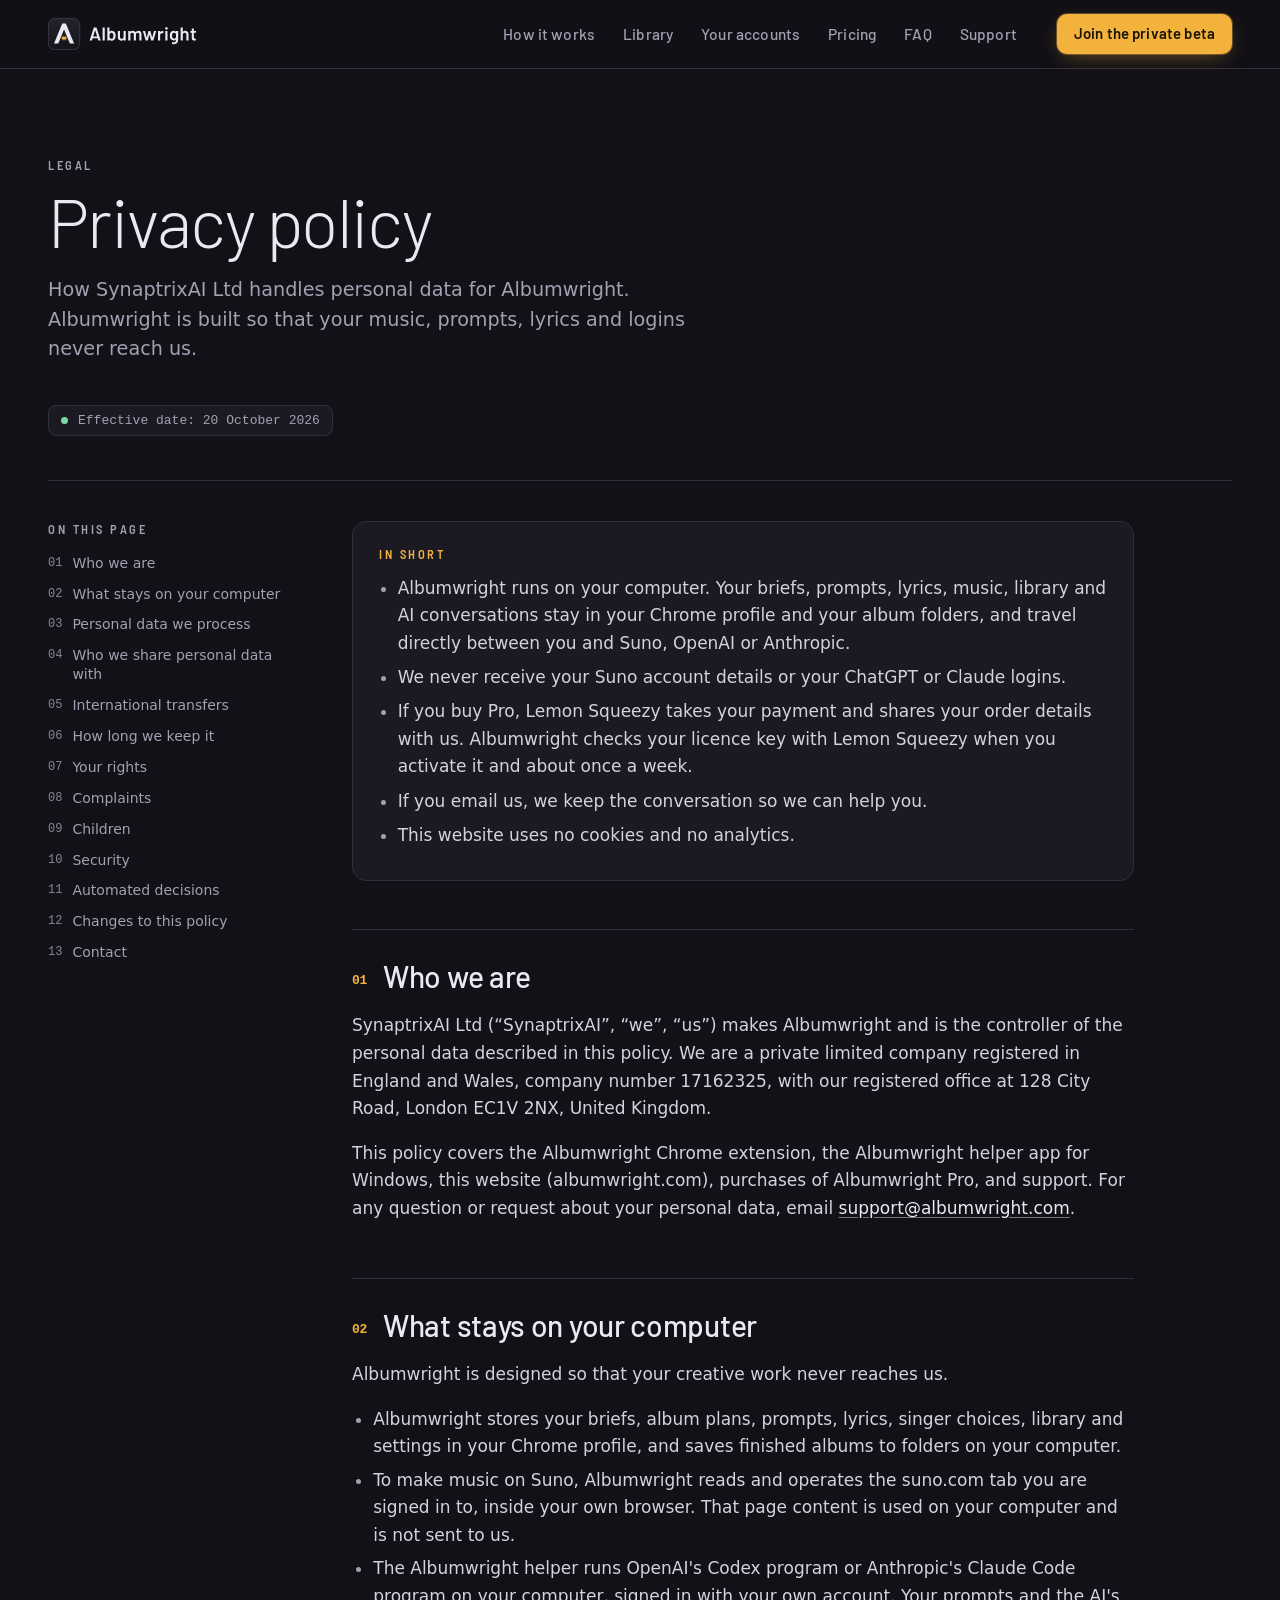
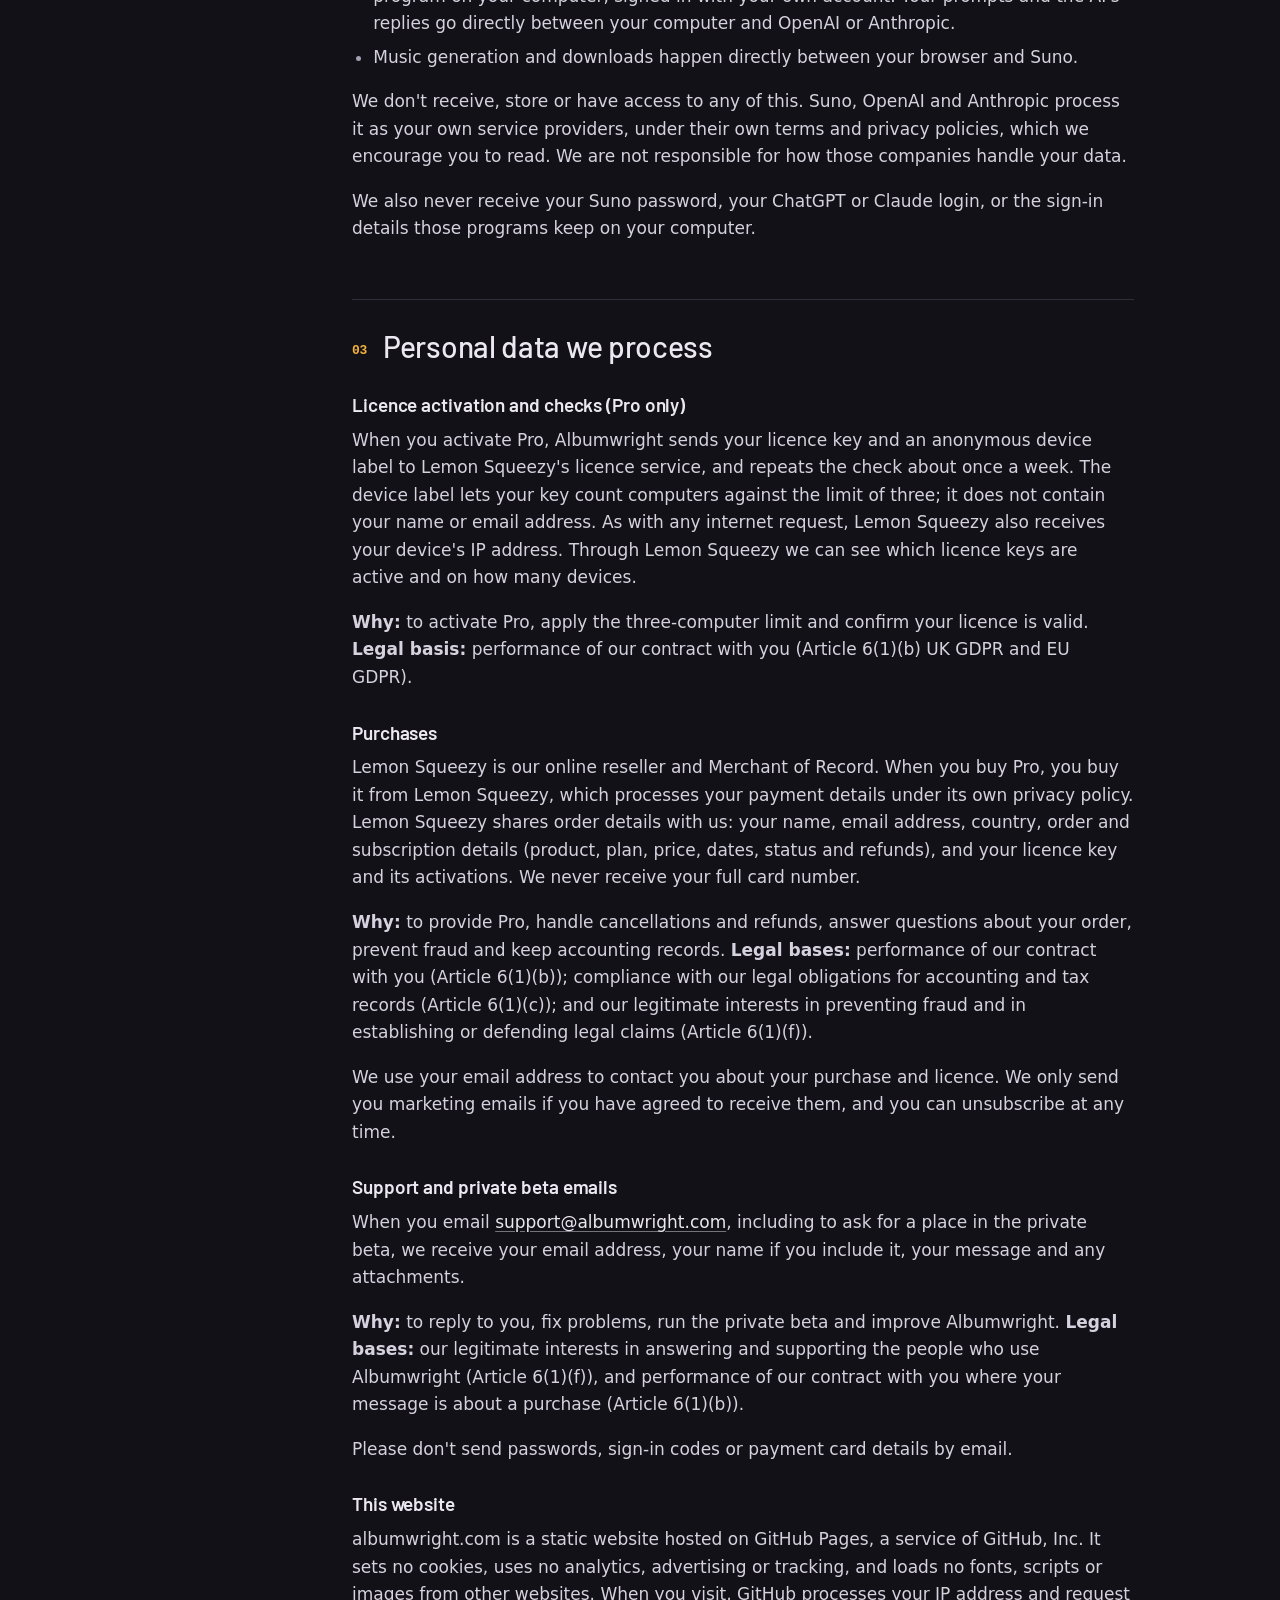
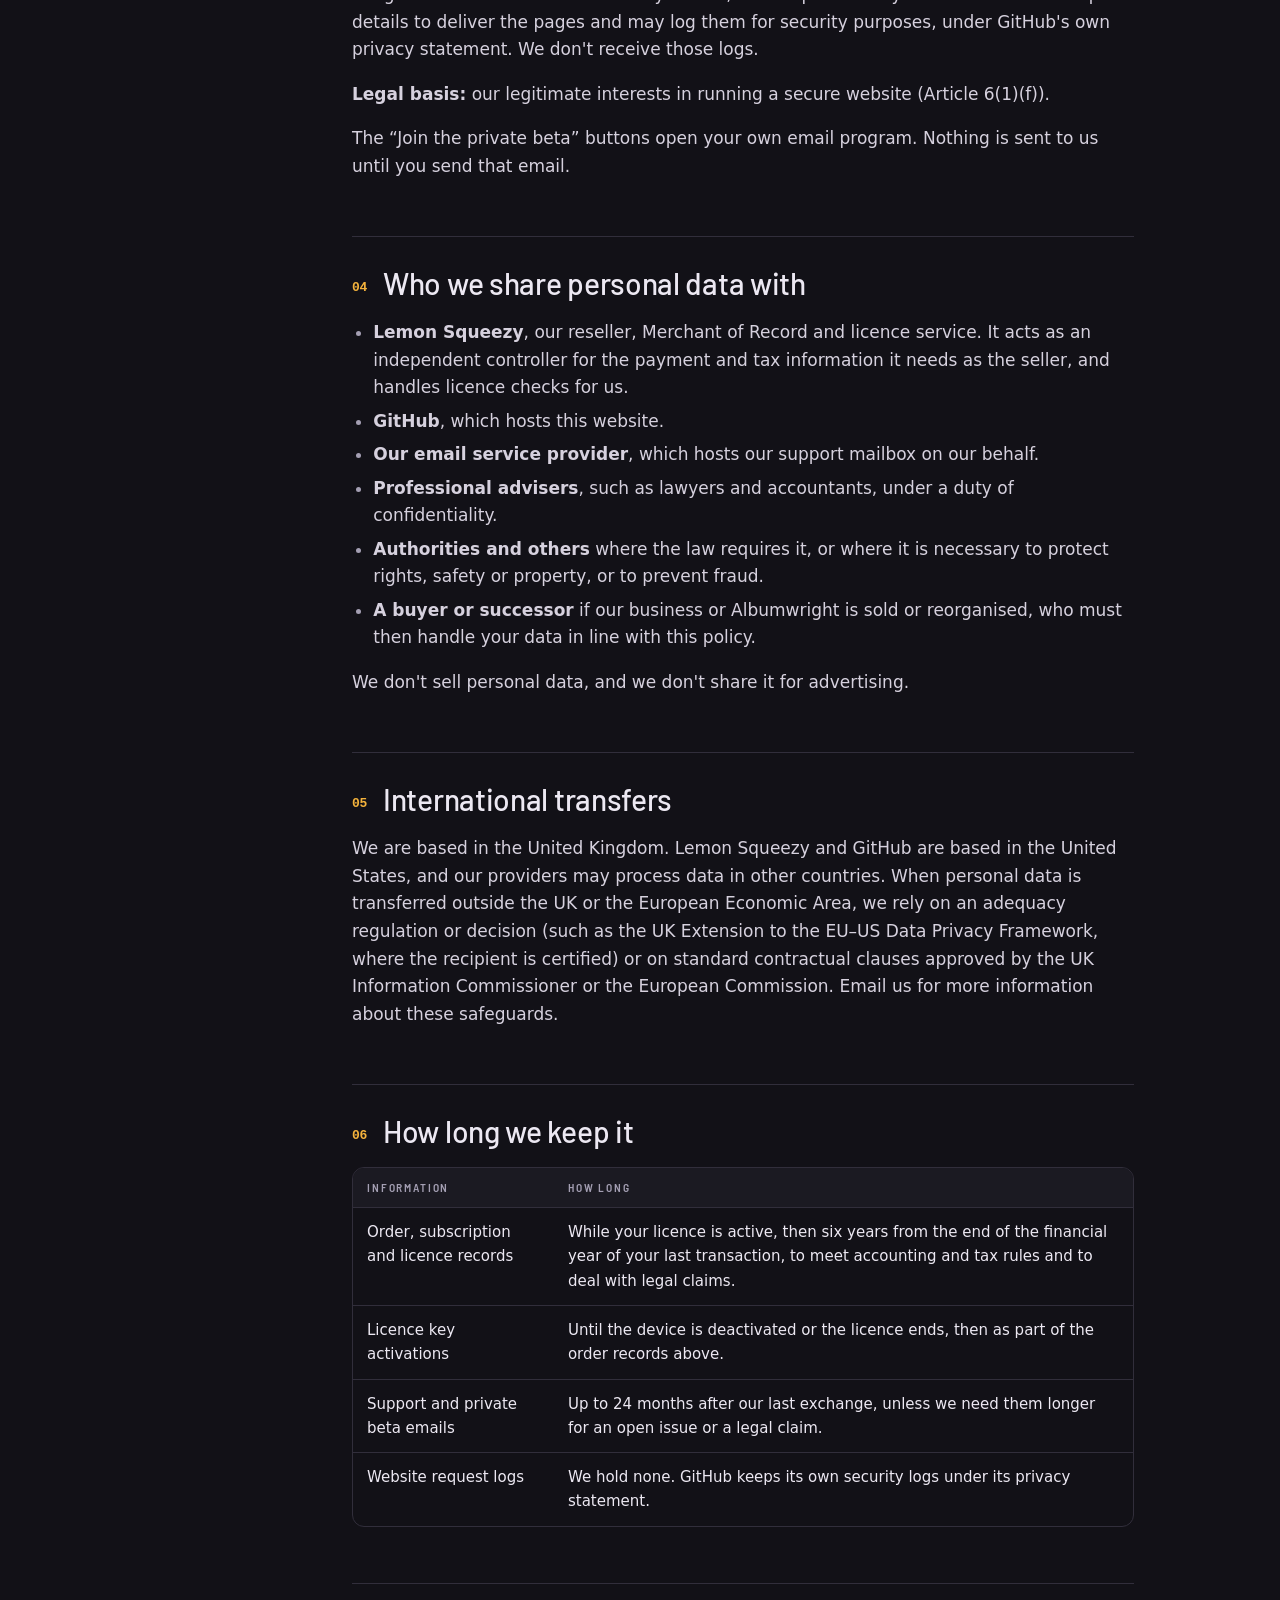
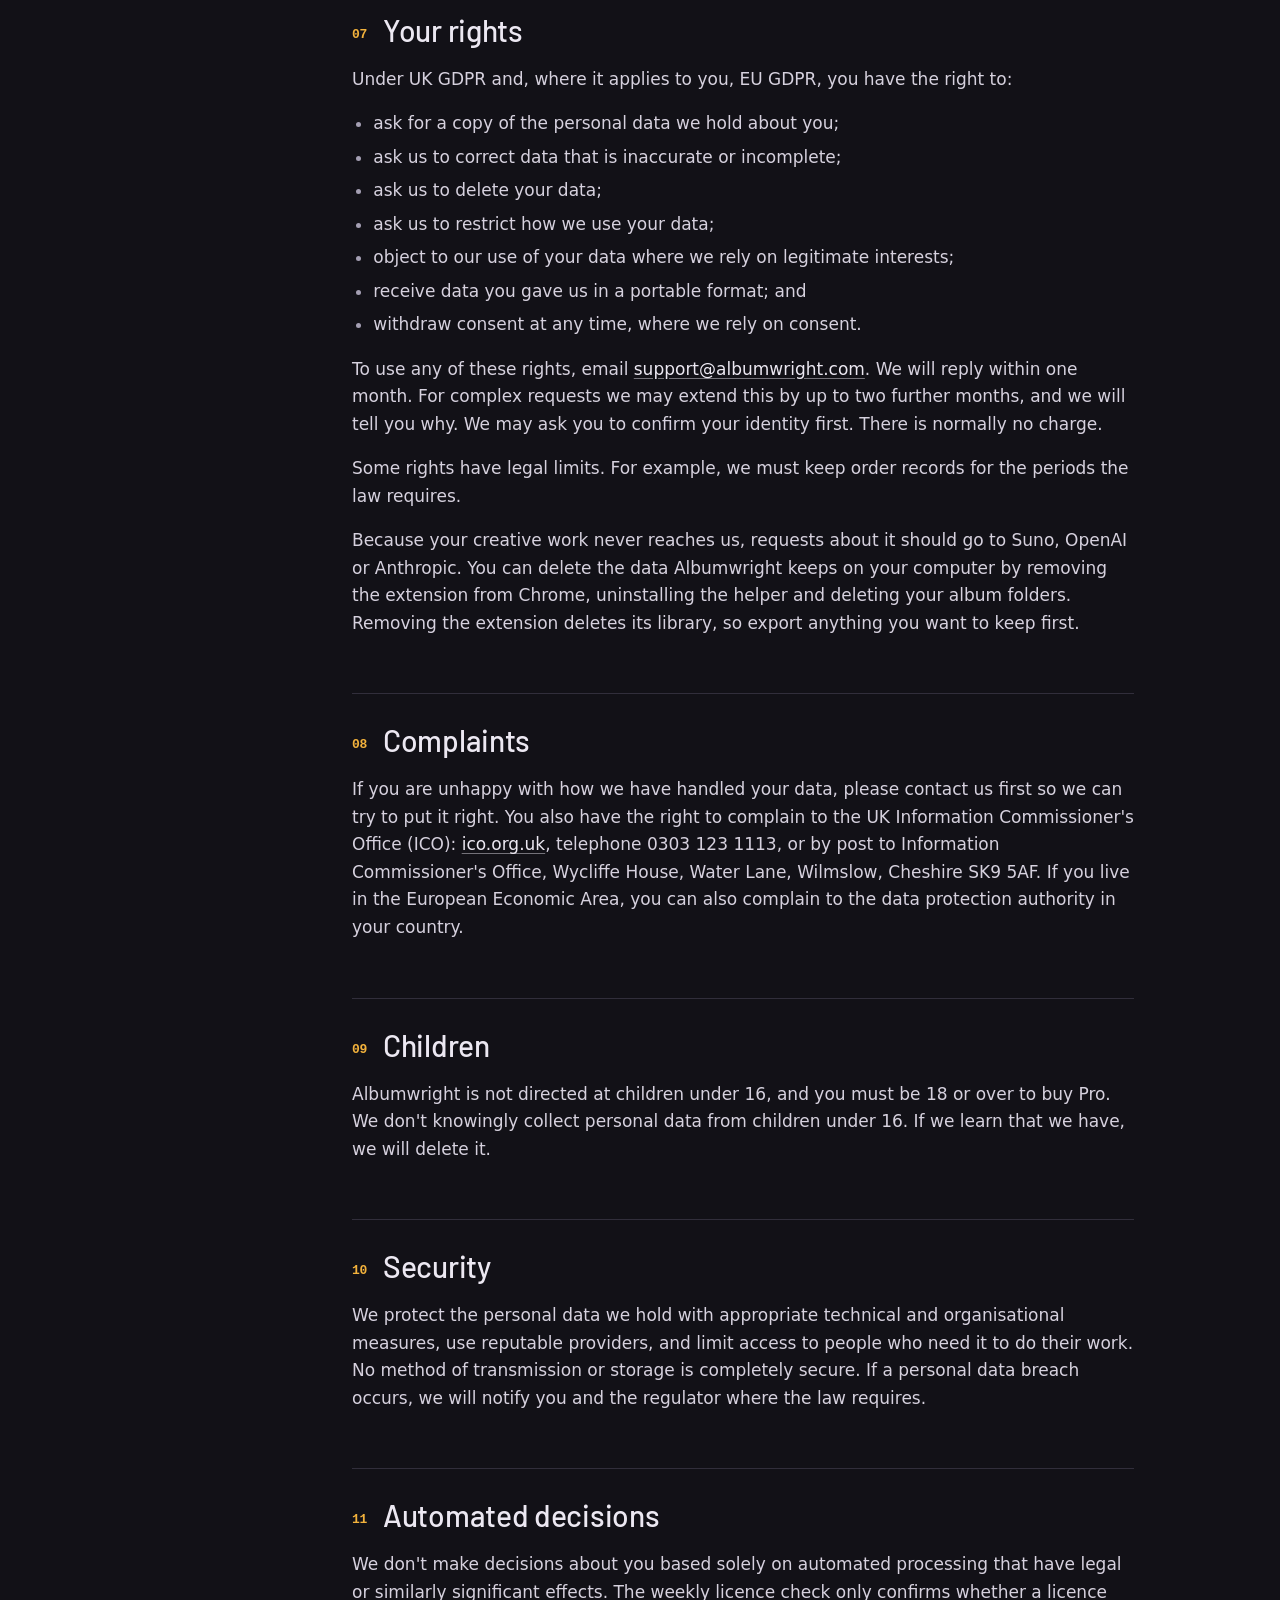
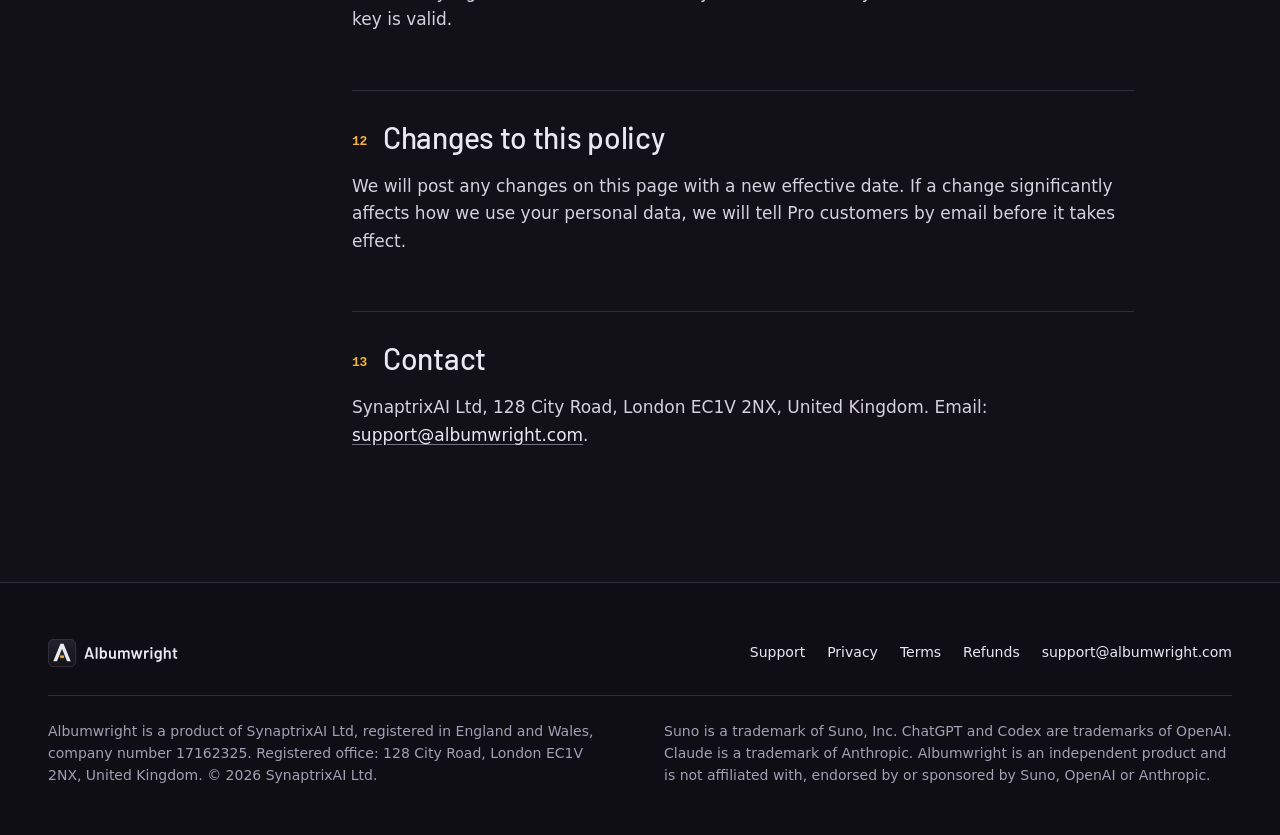
==== privacy.html @ c39ae0e1 "Publish site from albumwright@26714c3" ====
<!doctype html>
<html lang="en-GB">
<head>
<meta charset="utf-8">
<meta name="viewport" content="width=device-width, initial-scale=1">
<title>Privacy policy — Albumwright</title>
<meta name="description" content="How SynaptrixAI Ltd handles personal data for Albumwright. Your music, prompts, lyrics and logins never reach us.">
<link rel="canonical" href="https://albumwright.com/privacy.html">
<meta name="theme-color" content="#121117">
<meta property="og:type" content="website">
<meta property="og:site_name" content="Albumwright">
<meta property="og:title" content="Privacy policy — Albumwright">
<meta property="og:description" content="How SynaptrixAI Ltd handles personal data for Albumwright. Your music, prompts, lyrics and logins never reach us.">
<meta property="og:image" content="https://albumwright.com/assets/og-image.png">
<meta name="twitter:card" content="summary_large_image">
<link rel="icon" href="favicon.ico" sizes="any">
<link rel="icon" href="favicon.svg" type="image/svg+xml">
<link rel="apple-touch-icon" href="apple-touch-icon.png">
<link rel="stylesheet" href="assets/site.css">
<script src="assets/launch.js"></script>
<script src="assets/site.js" defer></script>
</head>
<body>
<a class="skip" href="#main">Skip to content</a>

<header class="site-head">
  <div class="wrap">
    <a class="brand" href="./" aria-label="Albumwright home"><img src="assets/albumwright-logo.svg" alt="Albumwright" width="150" height="32"></a>
    <nav class="nav" aria-label="Main">
      <a href="index.html#how">How it works</a>
      <a href="index.html#library">Library</a>
      <a href="index.html#accounts">Your accounts</a>
      <a href="index.html#pricing">Pricing</a>
      <a href="index.html#faq">FAQ</a>
      <a href="support.html">Support</a>
    </nav>
    <a class="btn btn-primary btn-sm head-cta" data-cta="store" href="mailto:support@albumwright.com?subject=Albumwright%20beta">Join the private beta</a>
    <details class="menu">
      <summary>Menu</summary>
      <div class="menu-panel">
        <a href="index.html#how">How it works</a>
        <a href="index.html#library">Library</a>
        <a href="index.html#accounts">Your accounts</a>
        <a href="index.html#pricing">Pricing</a>
        <a href="index.html#faq">FAQ</a>
        <a href="support.html">Support</a>
        <a class="btn btn-primary" data-cta="store" href="mailto:support@albumwright.com?subject=Albumwright%20beta">Join the private beta</a>
      </div>
    </details>
  </div>
</header>

<main id="main">
<section class="doc-hero">
  <div class="wrap">
    <p class="label">Legal</p>
    <h1>Privacy policy</h1>
    <p class="lede">How SynaptrixAI Ltd handles personal data for Albumwright. Albumwright is built so that your music, prompts, lyrics and logins never reach us.</p>
    <p class="effective">Effective date: 20 October 2026</p>
  </div>
</section>

<div class="wrap">
  <div class="doc">
    <nav class="toc" aria-label="On this page">
      <p class="label">On this page</p>
      <ol>
        <li><a href="#who-we-are">Who we are</a></li>
        <li><a href="#stays-on-your-computer">What stays on your computer</a></li>
        <li><a href="#data-we-process">Personal data we process</a></li>
        <li><a href="#sharing">Who we share personal data with</a></li>
        <li><a href="#transfers">International transfers</a></li>
        <li><a href="#retention">How long we keep it</a></li>
        <li><a href="#your-rights">Your rights</a></li>
        <li><a href="#complaints">Complaints</a></li>
        <li><a href="#children">Children</a></li>
        <li><a href="#security">Security</a></li>
        <li><a href="#automated-decisions">Automated decisions</a></li>
        <li><a href="#changes">Changes to this policy</a></li>
        <li><a href="#contact">Contact</a></li>
      </ol>
    </nav>
    <article class="prose">
      <div class="summary">
        <p class="label">In short</p>
        <ul>
          <li>Albumwright runs on your computer. Your briefs, prompts, lyrics, music, library and AI conversations stay in your Chrome profile and your album folders, and travel directly between you and Suno, OpenAI or Anthropic.</li>
          <li>We never receive your Suno account details or your ChatGPT or Claude logins.</li>
          <li>If you buy Pro, Lemon Squeezy takes your payment and shares your order details with us. Albumwright checks your licence key with Lemon Squeezy when you activate it and about once a week.</li>
          <li>If you email us, we keep the conversation so we can help you.</li>
          <li>This website uses no cookies and no analytics.</li>
        </ul>
      </div>

      <h2 id="who-we-are">Who we are</h2>
      <p>SynaptrixAI Ltd (&ldquo;SynaptrixAI&rdquo;, &ldquo;we&rdquo;, &ldquo;us&rdquo;) makes Albumwright and is the controller of the personal data described in this policy. We are a private limited company registered in England and Wales, company number 17162325, with our registered office at 128 City Road, London EC1V 2NX, United Kingdom.</p>
      <p>This policy covers the Albumwright Chrome extension, the Albumwright helper app for Windows, this website (albumwright.com), purchases of Albumwright Pro, and support. For any question or request about your personal data, email <a href="mailto:support@albumwright.com">support@albumwright.com</a>.</p>

      <h2 id="stays-on-your-computer">What stays on your computer</h2>
      <p>Albumwright is designed so that your creative work never reaches us.</p>
      <ul>
        <li>Albumwright stores your briefs, album plans, prompts, lyrics, singer choices, library and settings in your Chrome profile, and saves finished albums to folders on your computer.</li>
        <li>To make music on Suno, Albumwright reads and operates the suno.com tab you are signed in to, inside your own browser. That page content is used on your computer and is not sent to us.</li>
        <li>The Albumwright helper runs OpenAI's Codex program or Anthropic's Claude Code program on your computer, signed in with your own account. Your prompts and the AI's replies go directly between your computer and OpenAI or Anthropic.</li>
        <li>Music generation and downloads happen directly between your browser and Suno.</li>
      </ul>
      <p>We don't receive, store or have access to any of this. Suno, OpenAI and Anthropic process it as your own service providers, under their own terms and privacy policies, which we encourage you to read. We are not responsible for how those companies handle your data.</p>
      <p>We also never receive your Suno password, your ChatGPT or Claude login, or the sign-in details those programs keep on your computer.</p>

      <h2 id="data-we-process">Personal data we process</h2>
      <h3>Licence activation and checks (Pro only)</h3>
      <p>When you activate Pro, Albumwright sends your licence key and an anonymous device label to Lemon Squeezy's licence service, and repeats the check about once a week. The device label lets your key count computers against the limit of three; it does not contain your name or email address. As with any internet request, Lemon Squeezy also receives your device's IP address. Through Lemon Squeezy we can see which licence keys are active and on how many devices.</p>
      <p><strong>Why:</strong> to activate Pro, apply the three-computer limit and confirm your licence is valid. <strong>Legal basis:</strong> performance of our contract with you (Article 6(1)(b) UK GDPR and EU GDPR).</p>

      <h3>Purchases</h3>
      <p>Lemon Squeezy is our online reseller and Merchant of Record. When you buy Pro, you buy it from Lemon Squeezy, which processes your payment details under its own privacy policy. Lemon Squeezy shares order details with us: your name, email address, country, order and subscription details (product, plan, price, dates, status and refunds), and your licence key and its activations. We never receive your full card number.</p>
      <p><strong>Why:</strong> to provide Pro, handle cancellations and refunds, answer questions about your order, prevent fraud and keep accounting records. <strong>Legal bases:</strong> performance of our contract with you (Article 6(1)(b)); compliance with our legal obligations for accounting and tax records (Article 6(1)(c)); and our legitimate interests in preventing fraud and in establishing or defending legal claims (Article 6(1)(f)).</p>
      <p>We use your email address to contact you about your purchase and licence. We only send you marketing emails if you have agreed to receive them, and you can unsubscribe at any time.</p>

      <h3>Support and private beta emails</h3>
      <p>When you email <a href="mailto:support@albumwright.com">support@albumwright.com</a>, including to ask for a place in the private beta, we receive your email address, your name if you include it, your message and any attachments.</p>
      <p><strong>Why:</strong> to reply to you, fix problems, run the private beta and improve Albumwright. <strong>Legal bases:</strong> our legitimate interests in answering and supporting the people who use Albumwright (Article 6(1)(f)), and performance of our contract with you where your message is about a purchase (Article 6(1)(b)).</p>
      <p>Please don't send passwords, sign-in codes or payment card details by email.</p>

      <h3>This website</h3>
      <p>albumwright.com is a static website hosted on GitHub Pages, a service of GitHub, Inc. It sets no cookies, uses no analytics, advertising or tracking, and loads no fonts, scripts or images from other websites. When you visit, GitHub processes your IP address and request details to deliver the pages and may log them for security purposes, under GitHub's own privacy statement. We don't receive those logs.</p>
      <p><strong>Legal basis:</strong> our legitimate interests in running a secure website (Article 6(1)(f)).</p>
      <p>The &ldquo;Join the private beta&rdquo; buttons open your own email program. Nothing is sent to us until you send that email.</p>

      <h2 id="sharing">Who we share personal data with</h2>
      <ul>
        <li><strong>Lemon Squeezy</strong>, our reseller, Merchant of Record and licence service. It acts as an independent controller for the payment and tax information it needs as the seller, and handles licence checks for us.</li>
        <li><strong>GitHub</strong>, which hosts this website.</li>
        <li><strong>Our email service provider</strong>, which hosts our support mailbox on our behalf.</li>
        <li><strong>Professional advisers</strong>, such as lawyers and accountants, under a duty of confidentiality.</li>
        <li><strong>Authorities and others</strong> where the law requires it, or where it is necessary to protect rights, safety or property, or to prevent fraud.</li>
        <li><strong>A buyer or successor</strong> if our business or Albumwright is sold or reorganised, who must then handle your data in line with this policy.</li>
      </ul>
      <p>We don't sell personal data, and we don't share it for advertising.</p>

      <h2 id="transfers">International transfers</h2>
      <p>We are based in the United Kingdom. Lemon Squeezy and GitHub are based in the United States, and our providers may process data in other countries. When personal data is transferred outside the UK or the European Economic Area, we rely on an adequacy regulation or decision (such as the UK Extension to the EU&ndash;US Data Privacy Framework, where the recipient is certified) or on standard contractual clauses approved by the UK Information Commissioner or the European Commission. Email us for more information about these safeguards.</p>

      <h2 id="retention">How long we keep it</h2>
      <div class="table-wrap">
        <table>
          <thead><tr><th scope="col">Information</th><th scope="col">How long</th></tr></thead>
          <tbody>
            <tr><td>Order, subscription and licence records</td><td>While your licence is active, then six years from the end of the financial year of your last transaction, to meet accounting and tax rules and to deal with legal claims.</td></tr>
            <tr><td>Licence key activations</td><td>Until the device is deactivated or the licence ends, then as part of the order records above.</td></tr>
            <tr><td>Support and private beta emails</td><td>Up to 24 months after our last exchange, unless we need them longer for an open issue or a legal claim.</td></tr>
            <tr><td>Website request logs</td><td>We hold none. GitHub keeps its own security logs under its privacy statement.</td></tr>
          </tbody>
        </table>
      </div>

      <h2 id="your-rights">Your rights</h2>
      <p>Under UK GDPR and, where it applies to you, EU GDPR, you have the right to:</p>
      <ul>
        <li>ask for a copy of the personal data we hold about you;</li>
        <li>ask us to correct data that is inaccurate or incomplete;</li>
        <li>ask us to delete your data;</li>
        <li>ask us to restrict how we use your data;</li>
        <li>object to our use of your data where we rely on legitimate interests;</li>
        <li>receive data you gave us in a portable format; and</li>
        <li>withdraw consent at any time, where we rely on consent.</li>
      </ul>
      <p>To use any of these rights, email <a href="mailto:support@albumwright.com">support@albumwright.com</a>. We will reply within one month. For complex requests we may extend this by up to two further months, and we will tell you why. We may ask you to confirm your identity first. There is normally no charge.</p>
      <p>Some rights have legal limits. For example, we must keep order records for the periods the law requires.</p>
      <p>Because your creative work never reaches us, requests about it should go to Suno, OpenAI or Anthropic. You can delete the data Albumwright keeps on your computer by removing the extension from Chrome, uninstalling the helper and deleting your album folders. Removing the extension deletes its library, so export anything you want to keep first.</p>

      <h2 id="complaints">Complaints</h2>
      <p>If you are unhappy with how we have handled your data, please contact us first so we can try to put it right. You also have the right to complain to the UK Information Commissioner's Office (ICO): <a href="https://ico.org.uk/make-a-complaint/">ico.org.uk</a>, telephone 0303 123 1113, or by post to Information Commissioner's Office, Wycliffe House, Water Lane, Wilmslow, Cheshire SK9 5AF. If you live in the European Economic Area, you can also complain to the data protection authority in your country.</p>

      <h2 id="children">Children</h2>
      <p>Albumwright is not directed at children under 16, and you must be 18 or over to buy Pro. We don't knowingly collect personal data from children under 16. If we learn that we have, we will delete it.</p>

      <h2 id="security">Security</h2>
      <p>We protect the personal data we hold with appropriate technical and organisational measures, use reputable providers, and limit access to people who need it to do their work. No method of transmission or storage is completely secure. If a personal data breach occurs, we will notify you and the regulator where the law requires.</p>

      <h2 id="automated-decisions">Automated decisions</h2>
      <p>We don't make decisions about you based solely on automated processing that have legal or similarly significant effects. The weekly licence check only confirms whether a licence key is valid.</p>

      <h2 id="changes">Changes to this policy</h2>
      <p>We will post any changes on this page with a new effective date. If a change significantly affects how we use your personal data, we will tell Pro customers by email before it takes effect.</p>

      <h2 id="contact">Contact</h2>
      <p>SynaptrixAI Ltd, 128 City Road, London EC1V 2NX, United Kingdom. Email: <a href="mailto:support@albumwright.com">support@albumwright.com</a>.</p>
    </article>
  </div>
</div>
</main>

<footer class="site-foot">
  <div class="wrap">
    <div class="foot-top">
      <a class="brand" href="./"><img src="assets/albumwright-logo.svg" alt="Albumwright home" width="131" height="28"></a>
      <ul class="foot-nav">
        <li><a href="support.html">Support</a></li>
        <li><a href="privacy.html" aria-current="page">Privacy</a></li>
        <li><a href="terms.html">Terms</a></li>
        <li><a href="refunds.html">Refunds</a></li>
        <li><a href="mailto:support@albumwright.com">support@albumwright.com</a></li>
      </ul>
    </div>
    <div class="foot-legal">
      <p>Albumwright is a product of SynaptrixAI Ltd, registered in England and Wales, company number 17162325. Registered office: 128 City Road, London EC1V 2NX, United Kingdom. &copy; 2026 SynaptrixAI Ltd.</p>
      <p>Suno is a trademark of Suno, Inc. ChatGPT and Codex are trademarks of OpenAI. Claude is a trademark of Anthropic. Albumwright is an independent product and is not affiliated with, endorsed by or sponsored by Suno, OpenAI or Anthropic.</p>
    </div>
  </div>
</footer>
</body>
</html>
---- assets/site.css ----
/* Albumwright — "night console". A mixing desk after dark: violet-black panels,
   engraved DIN labels, amber VU light for anything live or primary.
   Self-hosted Barlow (SIL OFL 1.1); system fonts for body and data. No external requests. */

@font-face{font-family:"Barlow";src:url(fonts/barlow-300.woff2) format("woff2");font-weight:300;font-style:normal;font-display:swap}
@font-face{font-family:"Barlow";src:url(fonts/barlow-500.woff2) format("woff2");font-weight:500;font-style:normal;font-display:swap}
@font-face{font-family:"Barlow";src:url(fonts/barlow-600.woff2) format("woff2");font-weight:600;font-style:normal;font-display:swap}
@font-face{font-family:"Barlow Semi Condensed";src:url(fonts/barlow-semi-condensed-600.woff2) format("woff2");font-weight:600;font-style:normal;font-display:swap}

:root{
  color-scheme:dark;
  --room:#121117;      /* page */
  --console:#1b1a22;   /* panels */
  --raised:#24222d;    /* raised controls */
  --well:#0e0d12;      /* recessed areas */
  --rule:#312e3b;
  --rule-strong:#433f50;
  --chalk:#ece8f2;     /* primary text */
  --fog:#a49fb3;       /* secondary text */
  --unlit:#2c2936;     /* unlit meter segments */
  --amber:#f3b23c;     /* live, primary */
  --amber-ink:#1c1404;
  --signal:#7fd6a4;    /* connected, done */
  --peak:#f2715b;      /* errors, peak */
  --f-display:"Barlow","Bahnschrift","DIN Alternate","Segoe UI",system-ui,sans-serif;
  --f-label:"Barlow Semi Condensed","Bahnschrift","DIN Condensed","Arial Narrow",sans-serif;
  --f-body:"Segoe UI Variable Text","Segoe UI",system-ui,-apple-system,"Helvetica Neue",Arial,sans-serif;
  --f-mono:"Cascadia Mono","Cascadia Code",Consolas,ui-monospace,"SF Mono",Menlo,monospace;
  --gutter:clamp(16px,4vw,48px);
  --max:1200px;
  --radius:14px;
}

*,*::before,*::after{box-sizing:border-box}
html{background:var(--room);-webkit-text-size-adjust:100%;scroll-padding-top:84px}
body{margin:0;background:var(--room);color:var(--chalk);font:400 17px/1.62 var(--f-body);-webkit-font-smoothing:antialiased;text-rendering:optimizeLegibility}
img{max-width:100%;height:auto;display:block}
a{color:inherit;text-decoration-color:color-mix(in srgb,currentColor 45%,transparent);text-underline-offset:3px}
a:hover{text-decoration-color:currentColor}
:focus-visible{outline:2px solid var(--amber);outline-offset:3px;border-radius:4px}
[hidden]{display:none!important}
p{margin:0 0 1em}
strong{font-weight:600}
code,kbd{font-family:var(--f-mono);font-size:.88em;background:var(--well);border:1px solid var(--rule);border-radius:5px;padding:.08em .38em}

.wrap{max-width:calc(var(--max) + var(--gutter)*2);margin:0 auto;padding:0 var(--gutter)}
.skip{position:absolute;left:12px;top:-60px;z-index:50;padding:10px 14px;border-radius:8px;background:var(--amber);color:var(--amber-ink);font-weight:600;text-decoration:none}
.skip:focus{top:12px}
.sr-only{position:absolute;width:1px;height:1px;overflow:hidden;clip:rect(0 0 0 0);white-space:nowrap}

/* ── Type ─────────────────────────────────────────────── */
.label{margin:0 0 14px;font:600 12.5px/1.3 var(--f-label);letter-spacing:.2em;text-transform:uppercase;color:var(--fog)}
.label.amber{color:var(--amber)}
h1,h2,h3{margin:0;font-family:var(--f-display);color:var(--chalk)}
h1{font-weight:300;font-size:clamp(46px,6.4vw,88px);line-height:.98;letter-spacing:-.025em}
h1 strong,h2 strong{font-weight:600;color:var(--amber)}
h2{font-weight:300;font-size:clamp(34px,4.2vw,56px);line-height:1.02;letter-spacing:-.02em}
h3{font-weight:600;font-size:22px;line-height:1.2;letter-spacing:-.005em}
.lede{font-size:clamp(18px,1.5vw,20px);line-height:1.55;color:var(--chalk);max-width:34em}
.muted{color:var(--fog)}
.fine{font-size:14.5px;line-height:1.55;color:var(--fog)}
.mono{font-family:var(--f-mono);font-size:13px;letter-spacing:0;color:var(--fog)}

/* ── Buttons ──────────────────────────────────────────── */
.btn{display:inline-flex;align-items:center;justify-content:center;gap:10px;min-height:48px;padding:12px 22px;border-radius:10px;border:1px solid transparent;font:600 16.5px/1.15 var(--f-display);letter-spacing:.01em;text-decoration:none;cursor:pointer;transition:background-color .15s,border-color .15s,color .15s,box-shadow .15s}
.btn-primary{background:var(--amber);color:var(--amber-ink);box-shadow:0 0 0 1px #f3b23c55,0 6px 22px -8px #f3b23c88}
.btn-primary:hover{background:#ffc455}
.btn-ghost{background:var(--raised);border-color:var(--rule-strong);color:var(--chalk)}
.btn-ghost:hover{border-color:var(--fog)}
.btn-sm{min-height:40px;padding:8px 16px;font-size:15px}
.cta-row{display:flex;flex-wrap:wrap;gap:12px;align-items:center}

/* ── Header ───────────────────────────────────────────── */
.site-head{position:sticky;top:0;z-index:20;background:#121117e6;border-bottom:1px solid var(--rule);backdrop-filter:blur(14px);-webkit-backdrop-filter:blur(14px)}
.site-head .wrap{display:flex;align-items:center;gap:28px;height:68px}
.brand{display:inline-flex;align-items:center;flex:none;border-radius:8px}
.brand img{height:32px;width:auto}
.nav{display:flex;align-items:center;gap:4px;margin-left:auto}
.nav a{padding:8px 12px;border-radius:8px;font:500 15.5px/1 var(--f-display);color:var(--fog);text-decoration:none;letter-spacing:.01em}
.nav a:hover,.nav a[aria-current="page"]{color:var(--chalk);background:#ffffff0a}
.head-cta{flex:none}
.menu{display:none;margin-left:auto}
.menu summary{list-style:none;cursor:pointer;display:inline-flex;align-items:center;gap:8px;min-height:40px;padding:8px 14px;border-radius:9px;border:1px solid var(--rule-strong);background:var(--raised);font:600 15px/1 var(--f-display)}
.menu summary::-webkit-details-marker{display:none}
.menu summary::before{content:"";width:14px;height:10px;background:linear-gradient(var(--chalk) 0 0) top/100% 2px no-repeat,linear-gradient(var(--chalk) 0 0) center/100% 2px no-repeat,linear-gradient(var(--chalk) 0 0) bottom/100% 2px no-repeat}
.menu[open] summary::before{background:linear-gradient(var(--amber) 0 0) center/100% 2px no-repeat}
.menu-panel{position:absolute;left:0;right:0;top:68px;padding:12px var(--gutter) 20px;background:var(--console);border-bottom:1px solid var(--rule);box-shadow:0 20px 40px #000a}
.menu-panel a:not(.btn){display:block;padding:13px 4px;border-bottom:1px solid var(--rule);font:500 18px/1.2 var(--f-display);text-decoration:none}
.menu-panel .btn{width:100%;margin-top:16px}

/* ── Sections ─────────────────────────────────────────── */
.section{padding:clamp(72px,9vw,128px) 0;border-top:1px solid var(--rule)}
.section-head{max-width:760px;margin-bottom:clamp(36px,5vw,64px)}
.section-head h2+p{margin-top:20px;color:var(--fog);font-size:18.5px;max-width:36em}

/* ── Hero ─────────────────────────────────────────────── */
.hero{position:relative;padding:clamp(48px,7vw,96px) 0 clamp(64px,8vw,112px);overflow:hidden}
.hero::before{content:"";position:absolute;inset:-20% -10% auto 35%;height:780px;background:radial-gradient(closest-side,#f3b23c17,transparent 72%);pointer-events:none}
.hero-grid{position:relative;display:grid;grid-template-columns:minmax(0,4.7fr) minmax(0,6.6fr);gap:clamp(36px,5vw,80px);align-items:center}
.hero h1{margin-bottom:28px}
.hero .lede{margin-bottom:12px}
.hero .lede+.fine{margin-bottom:32px;font-size:16px}
.hero .cta-row+.fine{margin:22px 0 0;max-width:30em}

/* Track sheet: the album as a tracklist of segmented VU meters. Its silhouette is the record's energy arc. */
.sheet{position:relative;margin:0;padding:22px;border:1px solid var(--rule-strong);border-radius:18px;background:linear-gradient(180deg,#1f1d27,var(--console) 30%);box-shadow:0 1px 0 #ffffff0d inset,0 40px 80px -30px #000c}
.sheet-head{display:flex;gap:16px;align-items:center;padding-bottom:18px;border-bottom:1px solid var(--rule)}
.sheet-head img{width:76px;height:76px;flex:none;border-radius:6px;box-shadow:0 8px 20px -6px #000}
.sheet-head .label{margin:0 0 6px;font-size:11.5px}
.sheet-title{margin:0 0 6px;font:300 clamp(20px,2.1vw,27px)/1.05 var(--f-display);letter-spacing:.16em;text-transform:uppercase}
.sheet-head .mono{margin:0;font-size:12px}
.sheet-brief{margin:16px 0 6px;padding:14px 16px;border-radius:10px;background:var(--well);border:1px solid var(--rule)}
.sheet-brief .label{margin:0 0 6px;font-size:11px}
.sheet-brief p{margin:0;font-size:14px;line-height:1.55;color:var(--chalk)}
.tracks{list-style:none;margin:8px 0 0;padding:0}
.tracks-head,.tracks li{display:grid;grid-template-columns:1.9em minmax(0,1fr) 3.3em 2.3em minmax(88px,8.6em) 5.4em;gap:10px;align-items:center}
.tracks-head{padding:12px 0 6px;font:600 10.5px/1 var(--f-label);letter-spacing:.18em;text-transform:uppercase;color:var(--fog)}
.tracks li{padding:9px 0;border-top:1px solid #2a2834;font-size:14.5px}
.tracks .no{font:12px/1 var(--f-mono);color:var(--amber)}
.tracks .t{min-width:0;white-space:nowrap;overflow:hidden;text-overflow:ellipsis;color:var(--chalk)}
.tracks .vox,.tracks .bpm{font:12px/1 var(--f-mono);color:var(--fog)}
.tracks .st{display:flex;align-items:center;gap:7px;font:600 11px/1 var(--f-label);letter-spacing:.12em;text-transform:uppercase;color:var(--fog)}
.led{flex:none;width:7px;height:7px;border-radius:50%;background:#3a3645;box-shadow:inset 0 0 0 1px #0006}
[data-state="done"] .led{background:var(--signal);box-shadow:0 0 8px #7fd6a466}
[data-state="live"] .led{background:var(--amber);box-shadow:0 0 0 3px #f3b23c22,0 0 10px #f3b23c99;animation:led 1.4s ease-in-out infinite}
[data-state="live"] .st{color:var(--amber)}
[data-state="live"] .t{color:var(--chalk)}
[data-state="queued"] .t{color:var(--fog)}
@keyframes led{50%{opacity:.35}}
/* 20 segments. --n = lit segments (energy / 5). Zones: 1–12 signal, 13–16 amber, 17–20 peak. */
.meter{position:relative;display:block;height:11px;-webkit-mask:repeating-linear-gradient(90deg,#000 0 calc(5% - 2px),transparent calc(5% - 2px) 5%);mask:repeating-linear-gradient(90deg,#000 0 calc(5% - 2px),transparent calc(5% - 2px) 5%)}
.meter::before,.meter::after{content:"";position:absolute;inset:0}
.meter::before{background:var(--unlit)}
.meter::after{background:linear-gradient(90deg,var(--signal) 0 60%,var(--amber) 60% 80%,var(--peak) 80%);clip-path:inset(0 calc(100% - var(--n)*5%) 0 0);animation:fill .9s steps(var(--n),end) backwards;animation-delay:calc(var(--i)*160ms + 250ms)}
@keyframes fill{from{clip-path:inset(0 100% 0 0)}}
.sheet-status{display:flex;align-items:center;gap:14px;margin-top:14px;padding:12px 14px;border-radius:12px;background:#1d1b25;border:1px solid var(--rule-strong)}
.sheet-status p{margin:0;font-size:14px;line-height:1.45}
.sheet-status .mono{margin-left:auto;font-size:12px;white-space:nowrap}
.vu{position:relative;flex:none;width:50px;height:9px}
.vu::before,.vu::after{content:"";position:absolute;inset:0;-webkit-mask:repeating-linear-gradient(90deg,#000 0 3px,transparent 3px 5px);mask:repeating-linear-gradient(90deg,#000 0 3px,transparent 3px 5px)}
.vu::before{background:linear-gradient(90deg,var(--signal) 0 60%,var(--amber) 60% 80%,var(--peak) 80%)}
.vu::after{background:#3a3645;clip-path:inset(0 0 0 30px);animation:vu 1.6s infinite}
@keyframes vu{0%{clip-path:inset(0 0 0 20px)}12%{clip-path:inset(0 0 0 35px)}25%{clip-path:inset(0 0 0 25px)}37%{clip-path:inset(0 0 0 40px)}50%{clip-path:inset(0 0 0 30px)}62%{clip-path:inset(0 0 0 45px)}75%{clip-path:inset(0 0 0 25px)}87%{clip-path:inset(0 0 0 35px)}100%{clip-path:inset(0 0 0 20px)}}
.sheet figcaption{margin-top:14px;font-size:13px;line-height:1.5;color:var(--fog)}

/* ── Steps ────────────────────────────────────────────── */
.rail{list-style:none;margin:0 0 clamp(40px,5vw,72px);padding:0;display:grid;grid-template-columns:repeat(4,minmax(0,1fr));counter-reset:step}
.rail li{position:relative;padding:22px 18px 0 0}
.rail li::before{content:"";position:absolute;left:0;right:0;top:5px;height:2px;background:var(--rule-strong)}
.rail li::after{content:"";position:absolute;left:0;top:0;width:12px;height:12px;border-radius:50%;background:var(--room);border:2px solid var(--amber);box-shadow:0 0 10px #f3b23c55}
.rail a{display:block;text-decoration:none;border-radius:6px}
.rail b{display:block;font:600 22px/1.2 var(--f-display)}
.rail span{display:block;margin-top:4px;font-size:14.5px;line-height:1.45;color:var(--fog)}
.rail a:hover b{color:var(--amber)}
.step{display:grid;grid-template-columns:minmax(0,1fr) minmax(280px,390px);gap:clamp(32px,6vw,112px);align-items:center;padding:clamp(40px,5vw,64px) 0;border-top:1px solid var(--rule)}
.step:last-of-type{padding-bottom:0}
.step h3{font-weight:300;font-size:clamp(36px,3.6vw,48px);letter-spacing:-.015em;margin-bottom:14px}
.step-lede{font-size:19px;line-height:1.5;margin-bottom:28px;max-width:30em}
.split{display:grid;grid-template-columns:1fr 1fr;gap:0;margin:0;border:1px solid var(--rule);border-radius:var(--radius);overflow:hidden}
.split>div{padding:18px 20px 20px;background:var(--console)}
.split>div+div{border-left:1px solid var(--rule);background:#17161d}
.split dt{margin:0 0 10px;font:600 11.5px/1.3 var(--f-label);letter-spacing:.2em;text-transform:uppercase;color:var(--fog)}
.split div:first-child dt{color:var(--amber)}
.split dd{margin:0;font-size:15.5px;line-height:1.6}
.split dd+dd{margin-top:10px}
.step-note{margin:18px 0 0;font-size:14.5px;color:var(--fog)}

/* A Chrome side panel, drawn with brand parts only. */
.panel-shot{margin:0;border-radius:16px;border:1px solid var(--rule-strong);background:var(--console);overflow:hidden;box-shadow:0 30px 60px -28px #000d}
.panel-bar{display:flex;align-items:center;gap:9px;height:40px;padding:0 14px;border-bottom:1px solid var(--rule);background:#17161d;font:600 13px/1 var(--f-display);letter-spacing:.02em;color:var(--fog)}
.panel-bar img{width:18px;height:18px}
.panel-bar::after{content:"";margin-left:auto;width:10px;height:10px;background:linear-gradient(45deg,transparent 45%,var(--fog) 45% 55%,transparent 55%),linear-gradient(-45deg,transparent 45%,var(--fog) 45% 55%,transparent 55%);opacity:.6}
.panel-shot img.screen{width:100%;aspect-ratio:74/100;object-fit:cover;object-position:top center;background:var(--room)}
.panel-shot figcaption{padding:12px 14px;border-top:1px solid var(--rule);font-size:13px;line-height:1.45;color:var(--fog)}

/* ── Album folder ─────────────────────────────────────── */
.deliver-grid>*,.library-grid>*,.hero-grid>*,.step>*{min-width:0}
.deliver-grid{display:grid;grid-template-columns:minmax(0,1.1fr) minmax(0,1fr);gap:clamp(32px,6vw,96px);align-items:center}
.deliver-art{max-width:620px}
.covers{margin:0}
/* Front and back sleeves laid on the desk: the front sits over the back's top corner, clear of its tracklist. */
.cover-stack{position:relative;aspect-ratio:1/1}
.cover-stack img{position:absolute;border-radius:6px}
.cover-stack img:first-child{left:0;top:0;z-index:2;width:72%;box-shadow:0 0 0 1px #ffffff10,0 40px 80px -20px #000}
.cover-stack img:last-child{right:0;bottom:0;z-index:1;width:52%;box-shadow:0 30px 60px -24px #000}
.covers figcaption{margin-top:18px;font-size:13.5px;color:var(--fog)}
.folder{margin:0;padding:18px 20px;border-radius:var(--radius);background:var(--well);border:1px solid var(--rule);font:13px/1.85 var(--f-mono);color:var(--fog);overflow-x:auto}
.folder ul{list-style:none;margin:0;padding:0}
.folder .root{color:var(--chalk);margin-bottom:6px}
.folder li{white-space:nowrap;padding-left:22px;position:relative}
.folder li::before{content:"";position:absolute;left:6px;top:0;bottom:0;border-left:1px solid var(--rule-strong)}
.folder li::after{content:"";position:absolute;left:6px;top:.92em;width:9px;border-top:1px solid var(--rule-strong)}
.folder li:last-child::before{bottom:auto;height:.92em}
.folder .k-audio{color:var(--chalk)}
.folder .k-art{color:var(--amber)}
.folder .gap{color:#8a8597;font-style:italic}
.deliver-copy>ul{margin:22px 0 0;padding:0;list-style:none}
.deliver-copy>ul>li{position:relative;padding:12px 0 12px 22px;border-top:1px solid var(--rule)}
.deliver-copy>ul>li::before{content:"";position:absolute;left:0;top:21px;width:8px;height:8px;border-radius:2px;background:var(--signal)}
.deliver-copy .folder{margin-top:28px}

/* ── Library ──────────────────────────────────────────── */
.library-grid{display:grid;grid-template-columns:minmax(0,1fr) minmax(0,1.2fr);gap:clamp(32px,5vw,80px);align-items:center}
.shots{display:grid;grid-template-columns:1fr 1fr;gap:18px;align-items:start}
.shots .panel-shot:nth-child(2){margin-top:56px}
.facts{margin:24px 0 0;padding:0;list-style:none}
.facts li{padding:12px 0;border-top:1px solid var(--rule)}
.facts li:last-child{border-bottom:1px solid var(--rule)}
.song-mode{margin-top:clamp(48px,6vw,80px);display:grid;grid-template-columns:auto minmax(0,1fr) auto;gap:16px 28px;align-items:center;padding:24px 28px;border-radius:var(--radius);background:var(--console);border:1px solid var(--rule)}
.song-mode .label{margin:0}
.song-mode p{margin:0}
.song-mode .price-tag{font:600 15px/1.2 var(--f-display);color:var(--signal);white-space:nowrap}

/* ── Accounts: a patch bay ────────────────────────────── */
.bay{display:grid;gap:14px}
.bay-head{display:grid;grid-template-columns:minmax(0,1fr) minmax(120px,.9fr) minmax(0,1fr);gap:0;font:600 11.5px/1 var(--f-label);letter-spacing:.2em;text-transform:uppercase;color:var(--fog);padding:0 4px 4px}
.bay-head span:nth-child(2){text-align:center}
.patch{display:grid;grid-template-columns:minmax(0,1fr) minmax(120px,.9fr) minmax(0,1fr);align-items:center}
.jack{padding:16px 18px;border-radius:12px;background:var(--console);border:1px solid var(--rule-strong)}
.jack b{display:block;font:600 18px/1.25 var(--f-display)}
.jack span{display:block;margin-top:4px;font-size:14.5px;line-height:1.45;color:var(--fog)}
.cable{position:relative;padding:0 14px;text-align:center;font:12.5px/1.4 var(--f-mono);color:var(--fog)}
.cable::before{content:"";position:absolute;left:0;right:0;top:50%;height:2px;margin-top:-1px;background:var(--rule-strong);z-index:-1}
.cable span{display:inline-block;padding:4px 8px;background:var(--room);border-radius:6px}
.cable::after{content:"";position:absolute;left:-5px;top:50%;width:10px;height:10px;margin-top:-5px;border-radius:50%;background:var(--room);border:2px solid var(--signal)}
.patch .cable{isolation:isolate}
.patch>.jack:last-child{position:relative}
.patch>.jack:last-child::before{content:"";position:absolute;left:-6px;top:50%;width:10px;height:10px;margin-top:-5px;border-radius:50%;background:var(--room);border:2px solid var(--signal)}
.patch.licence>.jack:last-child::before{border-color:var(--amber)}
.patch.licence .cable::before{background:repeating-linear-gradient(90deg,var(--rule-strong) 0 6px,transparent 6px 11px)}
.patch.licence .cable::after{border-color:var(--amber)}
.promises{display:grid;grid-template-columns:repeat(3,minmax(0,1fr));gap:0;margin:clamp(40px,5vw,64px) 0 0;padding:0;list-style:none;border-top:1px solid var(--rule)}
.promises li{padding:22px 24px 0 0}
.promises li+li{padding-left:24px;border-left:1px solid var(--rule)}
.promises b{display:block;margin-bottom:6px;font:600 19px/1.3 var(--f-display)}
.promises span{color:var(--fog);font-size:15.5px}

/* ── Requirements ─────────────────────────────────────── */
.specs{display:grid;grid-template-columns:repeat(2,minmax(0,1fr));gap:1px;margin:0;background:var(--rule);border:1px solid var(--rule);border-radius:var(--radius);overflow:hidden}
.specs>div{padding:24px 26px;background:var(--console)}
.specs dt{margin-bottom:8px;font:600 11.5px/1.3 var(--f-label);letter-spacing:.2em;text-transform:uppercase;color:var(--amber)}
.specs dd{margin:0}
.specs dd b{display:block;font:500 21px/1.3 var(--f-display);margin-bottom:6px}
.specs dd span{display:block;font-size:15px;color:var(--fog)}
.specs-note{margin:22px 0 0;max-width:46em;color:var(--fog);font-size:15.5px}

/* ── Pricing ──────────────────────────────────────────── */
.plans{display:grid;grid-template-columns:minmax(0,1fr) minmax(0,1.25fr);gap:20px;align-items:stretch}
.plan{position:relative;display:flex;flex-direction:column;padding:32px;border-radius:18px;background:var(--console);border:1px solid var(--rule)}
.plan.pro{border-color:#6b5320;background:linear-gradient(180deg,#221d18,var(--console) 40%)}
.plan.pro::before{content:"";position:absolute;left:32px;top:-1px;width:56px;height:3px;border-radius:0 0 3px 3px;background:var(--amber);box-shadow:0 0 14px var(--amber)}
.plan h3{font:600 15px/1 var(--f-label);letter-spacing:.2em;text-transform:uppercase;color:var(--fog)}
.plan.pro h3{color:var(--amber)}
.price{display:flex;flex-wrap:wrap;align-items:baseline;gap:6px 18px;margin:18px 0 6px}
.price b{font:300 64px/1 var(--f-display);letter-spacing:-.03em}
.price small{font-size:16px;color:var(--fog)}
.price .or{font:500 15px/1 var(--f-display);color:var(--fog)}
.plan .sub{color:var(--fog);font-size:15px;margin-bottom:22px}
.plan ul{list-style:none;margin:0 0 28px;padding:0}
.plan li{position:relative;padding:10px 0 10px 26px;border-top:1px solid var(--rule)}
.plan li::before{content:"";position:absolute;left:2px;top:19px;width:12px;height:6px;border-left:2px solid var(--signal);border-bottom:2px solid var(--signal);transform:rotate(-45deg)}
.plan .cta-row{margin-top:auto}
.plan .cta-row .btn{flex:1 1 200px}
.pricing-note{margin:24px 0 0;max-width:52em;font-size:15px;color:var(--fog)}

/* ── FAQ ──────────────────────────────────────────────── */
.faq-grid{display:grid;grid-template-columns:minmax(0,1fr) minmax(0,2fr);gap:clamp(32px,6vw,96px);align-items:start}
.faq-grid>*{min-width:0}
.faq-grid .section-head{position:sticky;top:110px;margin-bottom:0}
.faq{border-top:1px solid var(--rule)}
.faq details{border-bottom:1px solid var(--rule)}
.faq summary{display:flex;align-items:center;justify-content:space-between;gap:20px;padding:22px 2px;cursor:pointer;list-style:none;font:500 20px/1.35 var(--f-display)}
.faq summary::-webkit-details-marker{display:none}
.faq summary::after{content:"";flex:none;width:14px;height:14px;background:linear-gradient(var(--fog) 0 0) center/100% 2px no-repeat,linear-gradient(var(--fog) 0 0) center/2px 100% no-repeat;transition:transform .2s}
.faq details[open] summary::after{transform:rotate(45deg)}
.faq summary:hover{color:var(--amber)}
.faq .a{padding:0 2px 22px;max-width:44em;color:var(--fog)}
.faq .a p:last-child{margin-bottom:0}

/* ── Closing call ─────────────────────────────────────── */
.closing{text-align:left}
.closing h2{max-width:13em}
.closing p{margin:20px 0 0;color:var(--fog);font-size:18.5px;max-width:34em}
.closing .cta-row{margin-top:32px}

/* ── Footer ───────────────────────────────────────────── */
.site-foot{padding:56px 0 48px;border-top:1px solid var(--rule);background:#0f0e14;font-size:14px;color:var(--fog)}
.foot-top{display:flex;flex-wrap:wrap;align-items:center;justify-content:space-between;gap:20px 40px;padding-bottom:28px;border-bottom:1px solid var(--rule)}
.foot-top img{height:28px;width:auto}
.foot-nav{display:flex;flex-wrap:wrap;gap:6px 22px;margin:0;padding:0;list-style:none}
.foot-nav a{text-decoration:none;color:var(--chalk)}
.foot-nav a:hover{color:var(--amber)}
.foot-legal{display:grid;grid-template-columns:minmax(0,1fr) minmax(0,1fr);gap:16px 48px;padding-top:24px;line-height:1.6}
.foot-legal p{margin:0}

/* ── Document pages (legal, support) ──────────────────── */
.doc-hero{padding:clamp(48px,7vw,88px) 0 clamp(28px,4vw,44px)}
.doc-hero h1{font-size:clamp(42px,5.4vw,72px)}
.doc-hero .lede{margin-top:20px;color:var(--fog)}
.effective{display:inline-flex;align-items:center;gap:10px;margin:22px 0 0;padding:8px 12px;border-radius:8px;background:var(--console);border:1px solid var(--rule);font:13px/1 var(--f-mono);color:var(--fog)}
.effective::before{content:"";width:7px;height:7px;border-radius:50%;background:var(--signal)}
.doc{display:grid;grid-template-columns:240px minmax(0,1fr);gap:clamp(32px,5vw,72px);padding-bottom:clamp(72px,9vw,120px);border-top:1px solid var(--rule);padding-top:40px}
.toc{position:sticky;top:96px;align-self:start;max-height:calc(100vh - 120px);overflow:auto;font-size:14px}
.toc .label{margin-bottom:10px}
.toc ol{list-style:none;margin:0;padding:0;counter-reset:toc}
.toc li{counter-increment:toc}
.toc a{display:flex;gap:10px;padding:6px 0;color:var(--fog);text-decoration:none;line-height:1.35}
.toc a::before{content:counter(toc,decimal-leading-zero);flex:none;font:12px/1.5 var(--f-mono);color:#8a8597}
.toc a:hover{color:var(--chalk)}
.prose{max-width:46em;counter-reset:sec}
.prose h2{counter-increment:sec;display:flex;gap:16px;align-items:baseline;margin:56px 0 18px;padding-top:28px;border-top:1px solid var(--rule);font-weight:500;font-size:clamp(25px,2.4vw,30px);line-height:1.2;letter-spacing:-.01em}
.prose h2::before{content:counter(sec,decimal-leading-zero);flex:none;font:600 13px/1 var(--f-mono);color:var(--amber);transform:translateY(-4px)}
.prose>h2:first-child,.prose>.summary+h2{margin-top:0}
.prose h3{margin:30px 0 10px;font-size:19px}
.prose p,.prose li{color:#d6d1de}
.prose ul,.prose ol{padding-left:1.25em;margin:0 0 1em}
.prose li{margin:.35em 0}
.prose li::marker{color:var(--fog)}
.prose a{color:var(--chalk)}
.summary{margin:0 0 48px;padding:24px 26px;border-radius:var(--radius);background:var(--console);border:1px solid var(--rule)}
.summary .label{margin-bottom:12px;color:var(--amber)}
.summary ul{margin:0;padding-left:1.1em}
.summary li{margin:.4em 0}
.table-wrap{overflow-x:auto;margin:0 0 1.2em;border:1px solid var(--rule);border-radius:12px}
.prose table{width:100%;border-collapse:collapse;font-size:15px;min-width:560px}
.prose th,.prose td{text-align:left;vertical-align:top;padding:12px 14px;border-bottom:1px solid var(--rule)}
.prose th{font:600 11.5px/1.3 var(--f-label);letter-spacing:.16em;text-transform:uppercase;color:var(--fog);background:var(--console)}
.prose tr:last-child td{border-bottom:0}
.callout{margin:0 0 1.2em;padding:16px 18px;border-left:3px solid var(--amber);background:#1d1a16;border-radius:0 10px 10px 0}
.callout p:last-child{margin:0}
.steps-list{list-style:none;padding:0!important;counter-reset:inst}
.steps-list>li{counter-increment:inst;position:relative;padding:18px 0 18px 56px;margin:0!important;border-top:1px solid var(--rule)}
.steps-list>li::before{content:counter(inst);position:absolute;left:0;top:16px;width:36px;height:36px;display:grid;place-items:center;border-radius:50%;border:1px solid var(--rule-strong);background:var(--console);font:600 16px/1 var(--f-display);color:var(--amber)}
.steps-list b{display:block;margin-bottom:4px;color:var(--chalk);font:600 18px/1.3 var(--f-display)}
.contact-card{display:grid;grid-template-columns:minmax(0,1fr) auto;gap:16px 28px;align-items:center;margin:0 0 48px;padding:28px;border-radius:18px;background:var(--console);border:1px solid var(--rule-strong)}
.contact-card .addr{font:300 clamp(26px,3vw,38px)/1.1 var(--f-display);letter-spacing:-.01em;word-break:break-word}
.contact-card p{margin:8px 0 0;color:var(--fog)}

/* ── 404 ──────────────────────────────────────────────── */
.nf{min-height:62vh;display:grid;align-content:center;padding-top:80px;padding-bottom:80px}
.nf .meter-row{display:flex;align-items:center;gap:14px;margin-bottom:28px}
.nf .meter{width:220px;--n:0}
.nf h1{font-size:clamp(44px,6vw,80px);margin-bottom:20px}
.nf p{color:var(--fog);font-size:18px;max-width:32em}

/* ── Responsive ───────────────────────────────────────── */
@media (max-width:1080px){
  .nav a{padding:8px 9px;font-size:15px}
  .hero-grid{grid-template-columns:1fr}
  .hero-copy{max-width:720px}
  .sheet{max-width:720px}
}
@media (max-width:900px){
  .nav,.head-cta{display:none}
  .menu{display:block}
  .step{grid-template-columns:1fr}
  .step .panel-shot{max-width:420px}
  .deliver-grid,.library-grid{grid-template-columns:1fr}
  .shots{max-width:640px}
  .rail{grid-template-columns:repeat(2,minmax(0,1fr));row-gap:28px}
  .plans{grid-template-columns:1fr}
  .promises{grid-template-columns:1fr}
  .promises li,.promises li+li{padding:20px 0;border-left:0;border-bottom:1px solid var(--rule)}
  .doc{grid-template-columns:1fr}
  .toc{position:static;max-height:none;padding:18px 20px;border-radius:12px;background:var(--console);border:1px solid var(--rule)}
  .faq-grid{grid-template-columns:1fr}
  .faq-grid .section-head{position:static;margin-bottom:8px}
  .foot-legal{grid-template-columns:1fr}
}
@media (max-width:640px){
  body{font-size:16.5px}
  .sheet{padding:16px;border-radius:14px}
  .sheet-head img{width:60px;height:60px}
  .tracks-head{display:none}
  .tracks li{grid-template-columns:1.9em minmax(0,1fr) auto;grid-template-areas:"no t st" ". m m";row-gap:8px;column-gap:10px}
  .tracks .no{grid-area:no}.tracks .t{grid-area:t}.tracks .st{grid-area:st}.tracks .meter{grid-area:m}
  .tracks .vox,.tracks .bpm{display:none}
  .sheet-status{flex-wrap:wrap}
  .sheet-status .mono{display:none}
  .folder{padding:14px 14px;font-size:11px}
  .folder li{padding-left:18px}
  .split{grid-template-columns:1fr}
  .split>div+div{border-left:0;border-top:1px solid var(--rule)}
  .specs{grid-template-columns:1fr}
  .bay-head{display:none}
  .patch{grid-template-columns:1fr;row-gap:0}
  .cable{padding:14px 0 14px 22px;text-align:left}
  .cable::before{left:22px;right:auto;top:0;bottom:0;width:2px;height:auto;margin:0}
  .patch.licence .cable::before{background:repeating-linear-gradient(180deg,var(--rule-strong) 0 6px,transparent 6px 11px)}
  .cable::after{left:17px;top:0;margin-top:-5px}
  .cable span{margin-left:14px}
  .patch>.jack:last-child::before{left:17px;top:-6px;margin-top:0}
  .song-mode{grid-template-columns:1fr;padding:22px}
  .shots{gap:12px}
  .shots .panel-shot:nth-child(2){margin-top:32px}
  .panel-bar{height:34px;font-size:12px}
  .rail{grid-template-columns:1fr;row-gap:22px}
  .plan{padding:24px}
  .price b{font-size:54px}
  .contact-card{grid-template-columns:1fr}
  .faq summary{font-size:18px}
}
@media (prefers-reduced-motion:reduce){
  *,*::before,*::after{animation:none!important;transition:none!important;scroll-behavior:auto!important}
}
@media (prefers-reduced-motion:no-preference){
  html{scroll-behavior:smooth}
}
@media print{
  .site-head,.menu,.toc,.site-foot .foot-nav{display:none}
  body,html{background:#fff;color:#000}
  .prose p,.prose li{color:#000}
}

/* ── Launch state (set by site.js from launch.js) ─────── */
[data-show="live"]{display:none}
html[data-launch="live"] [data-show="beta"]{display:none}
html[data-launch="live"] [data-show="live"]{display:revert}
.summary .fine{margin:12px 0 0}
.contact-card .label{margin-bottom:10px}
.steps-list .cta-row{margin-top:14px}
.nf .cta-row{margin-top:28px}
.nf .meter::after{animation:none}
.doc>*{min-width:0}
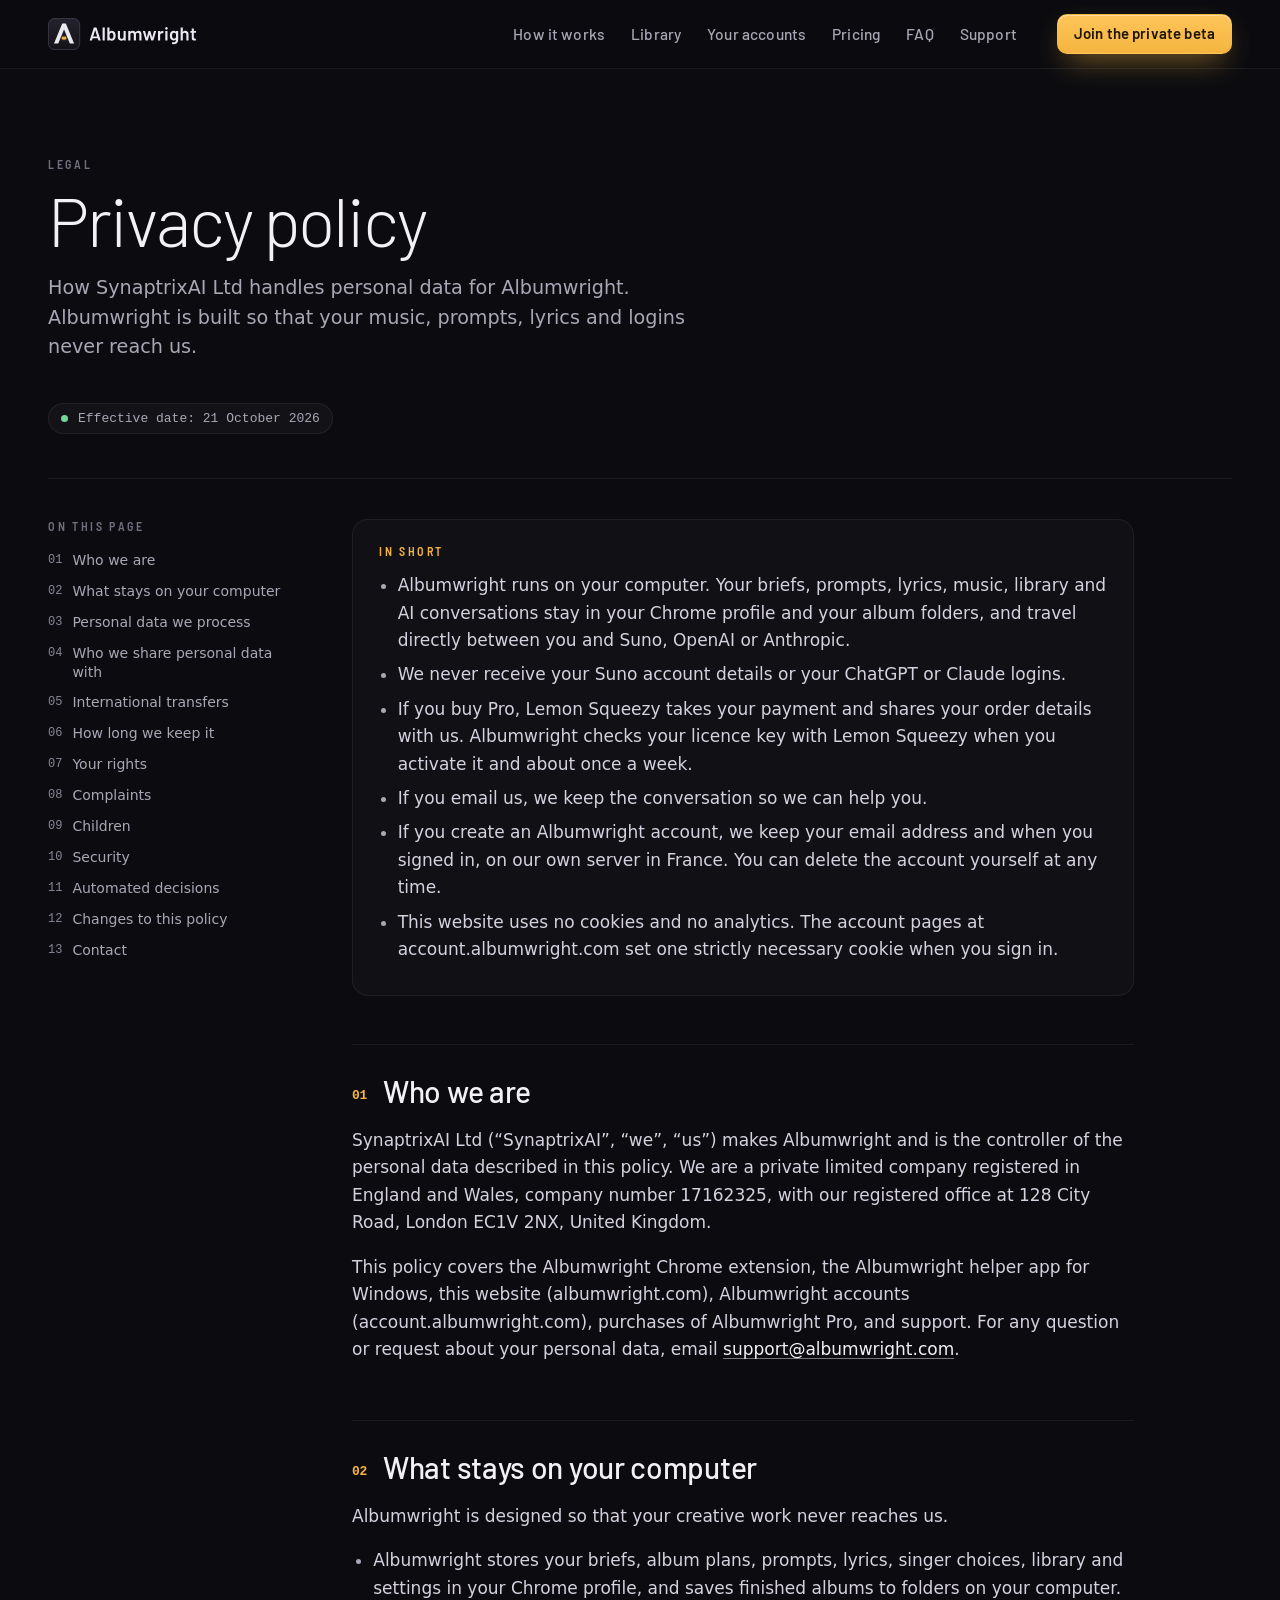
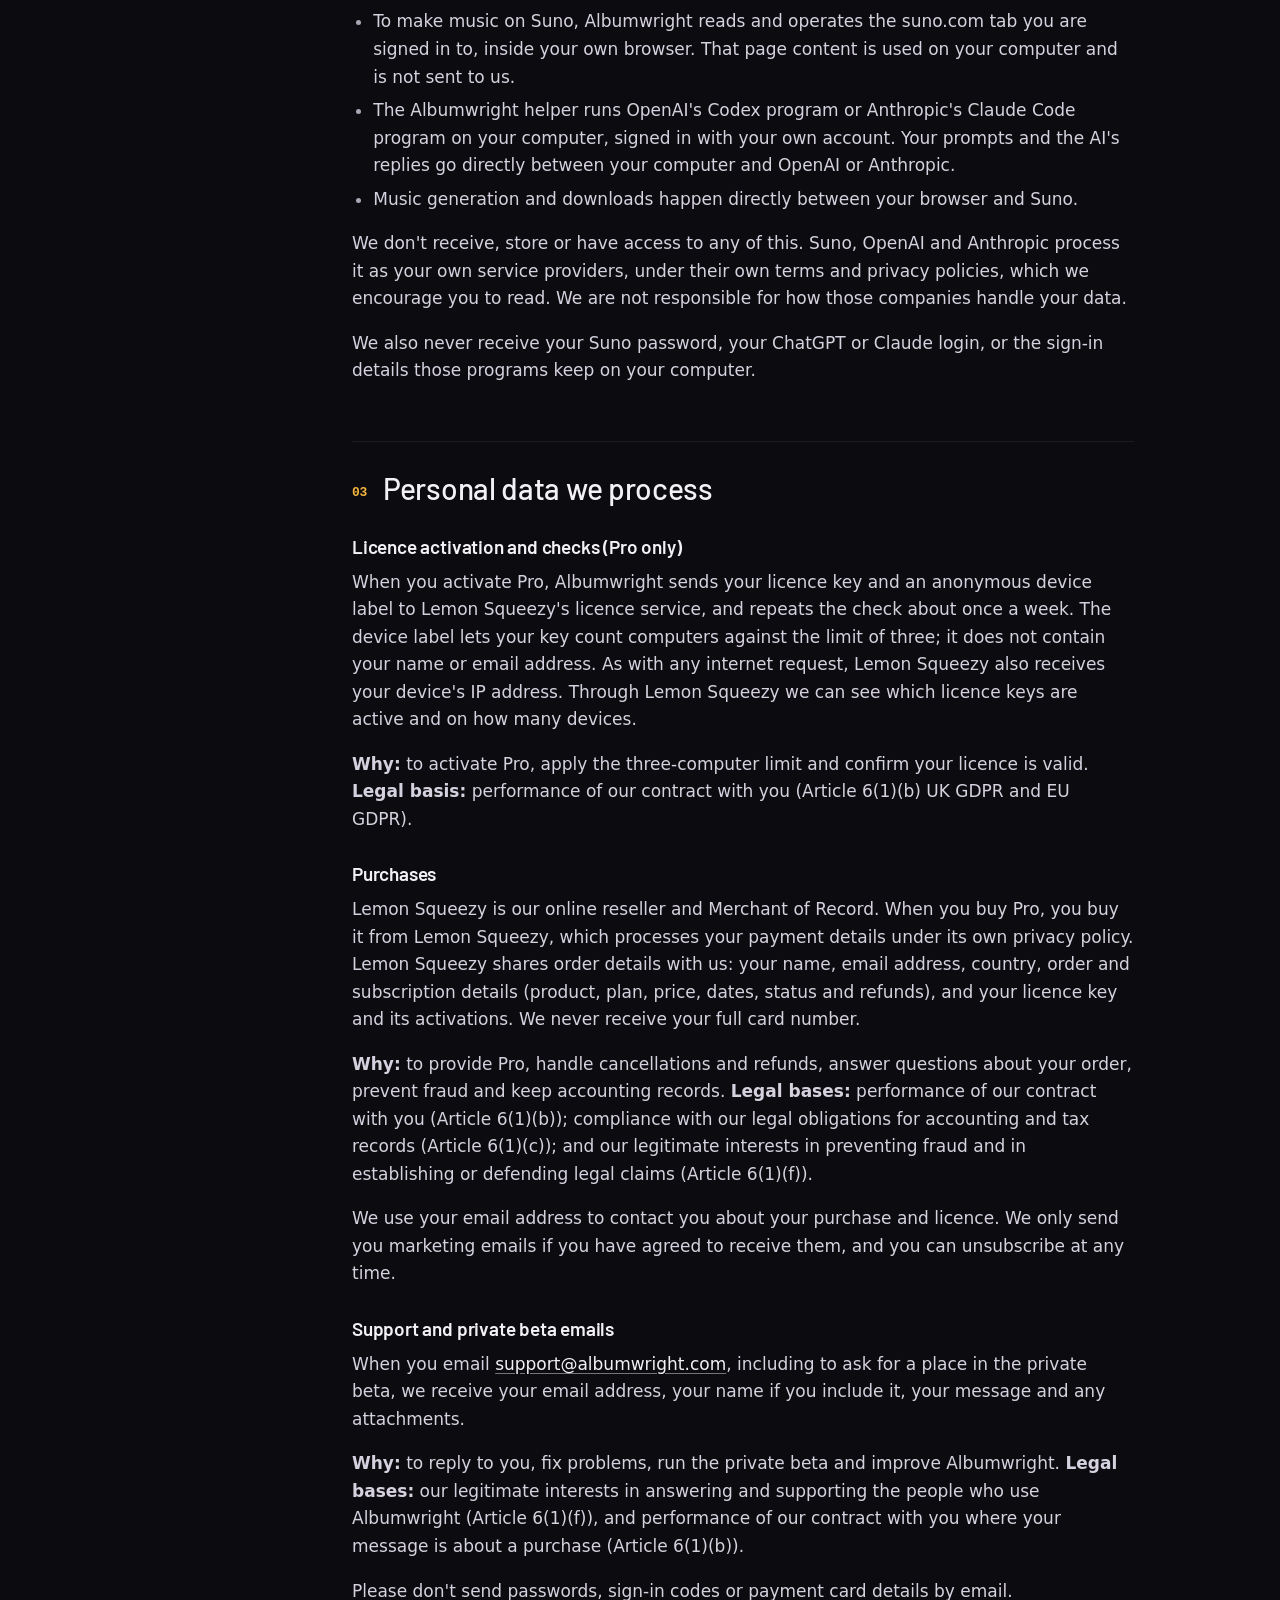
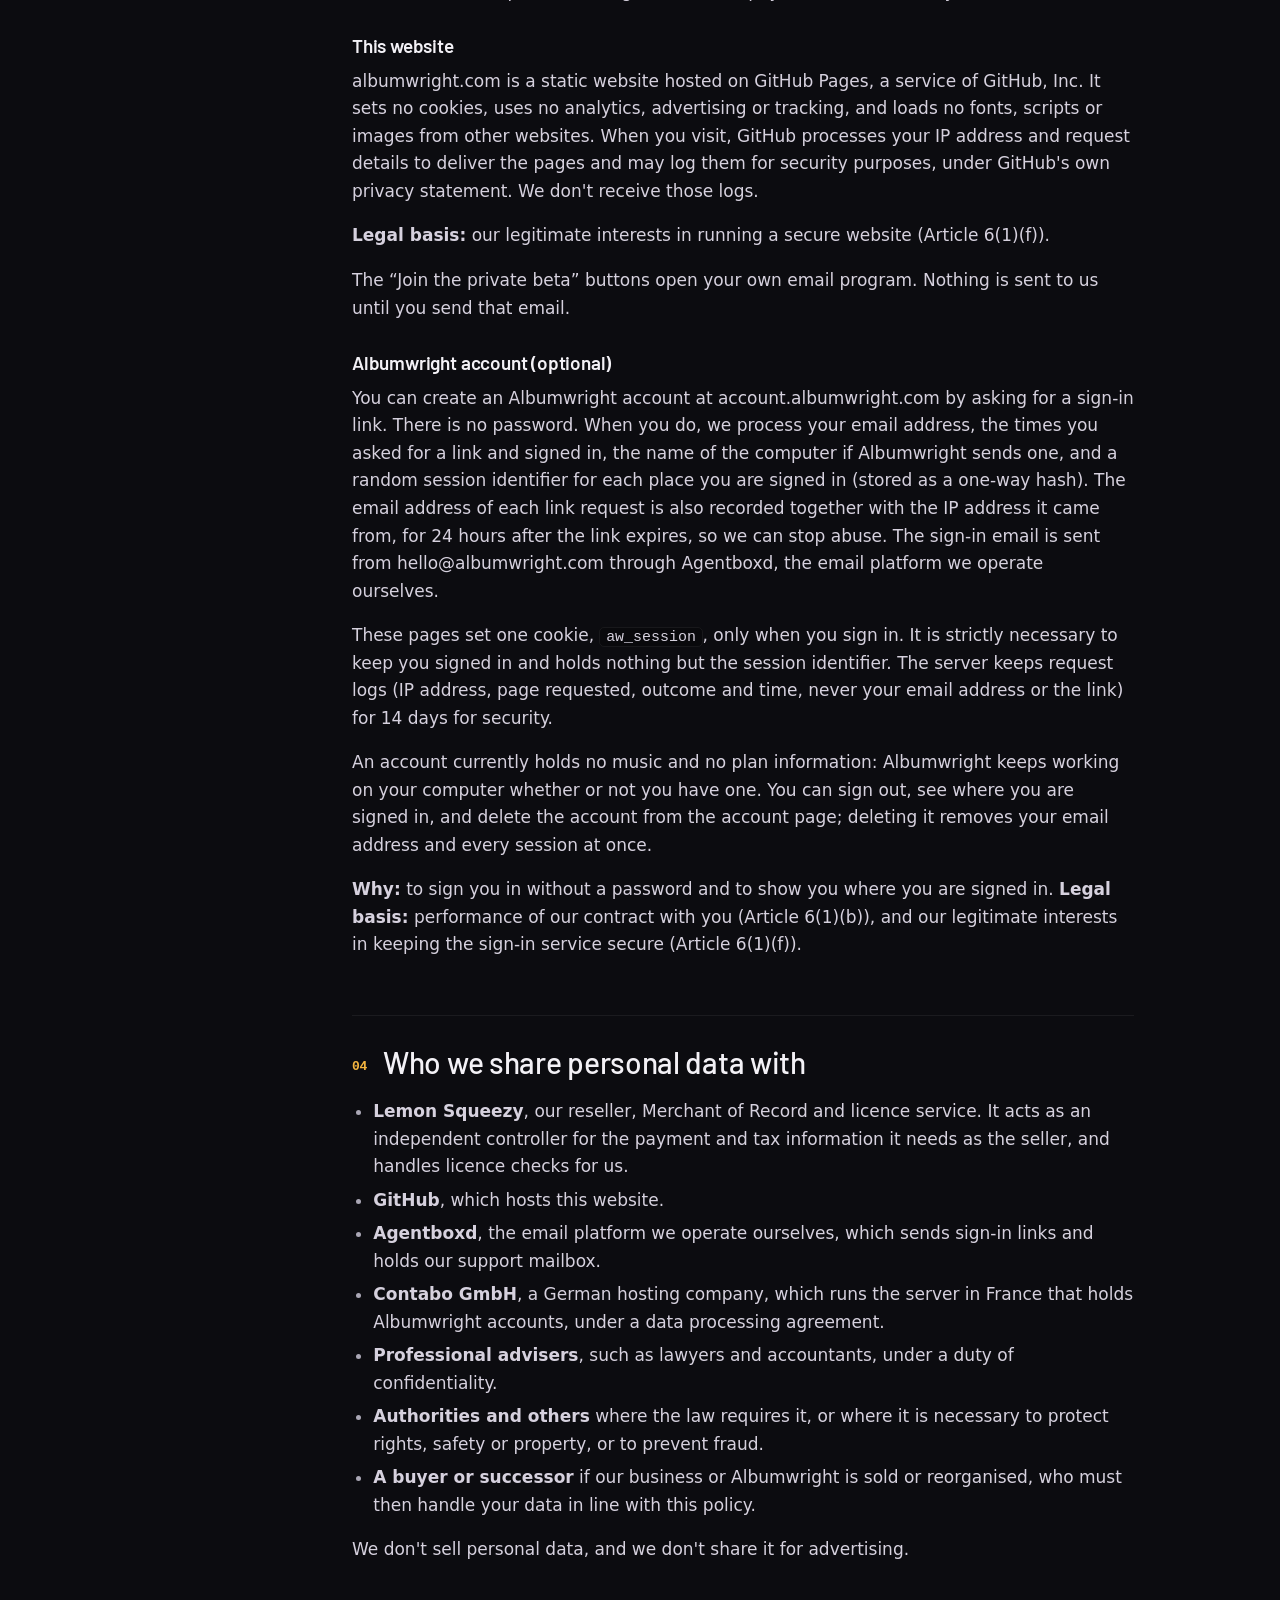
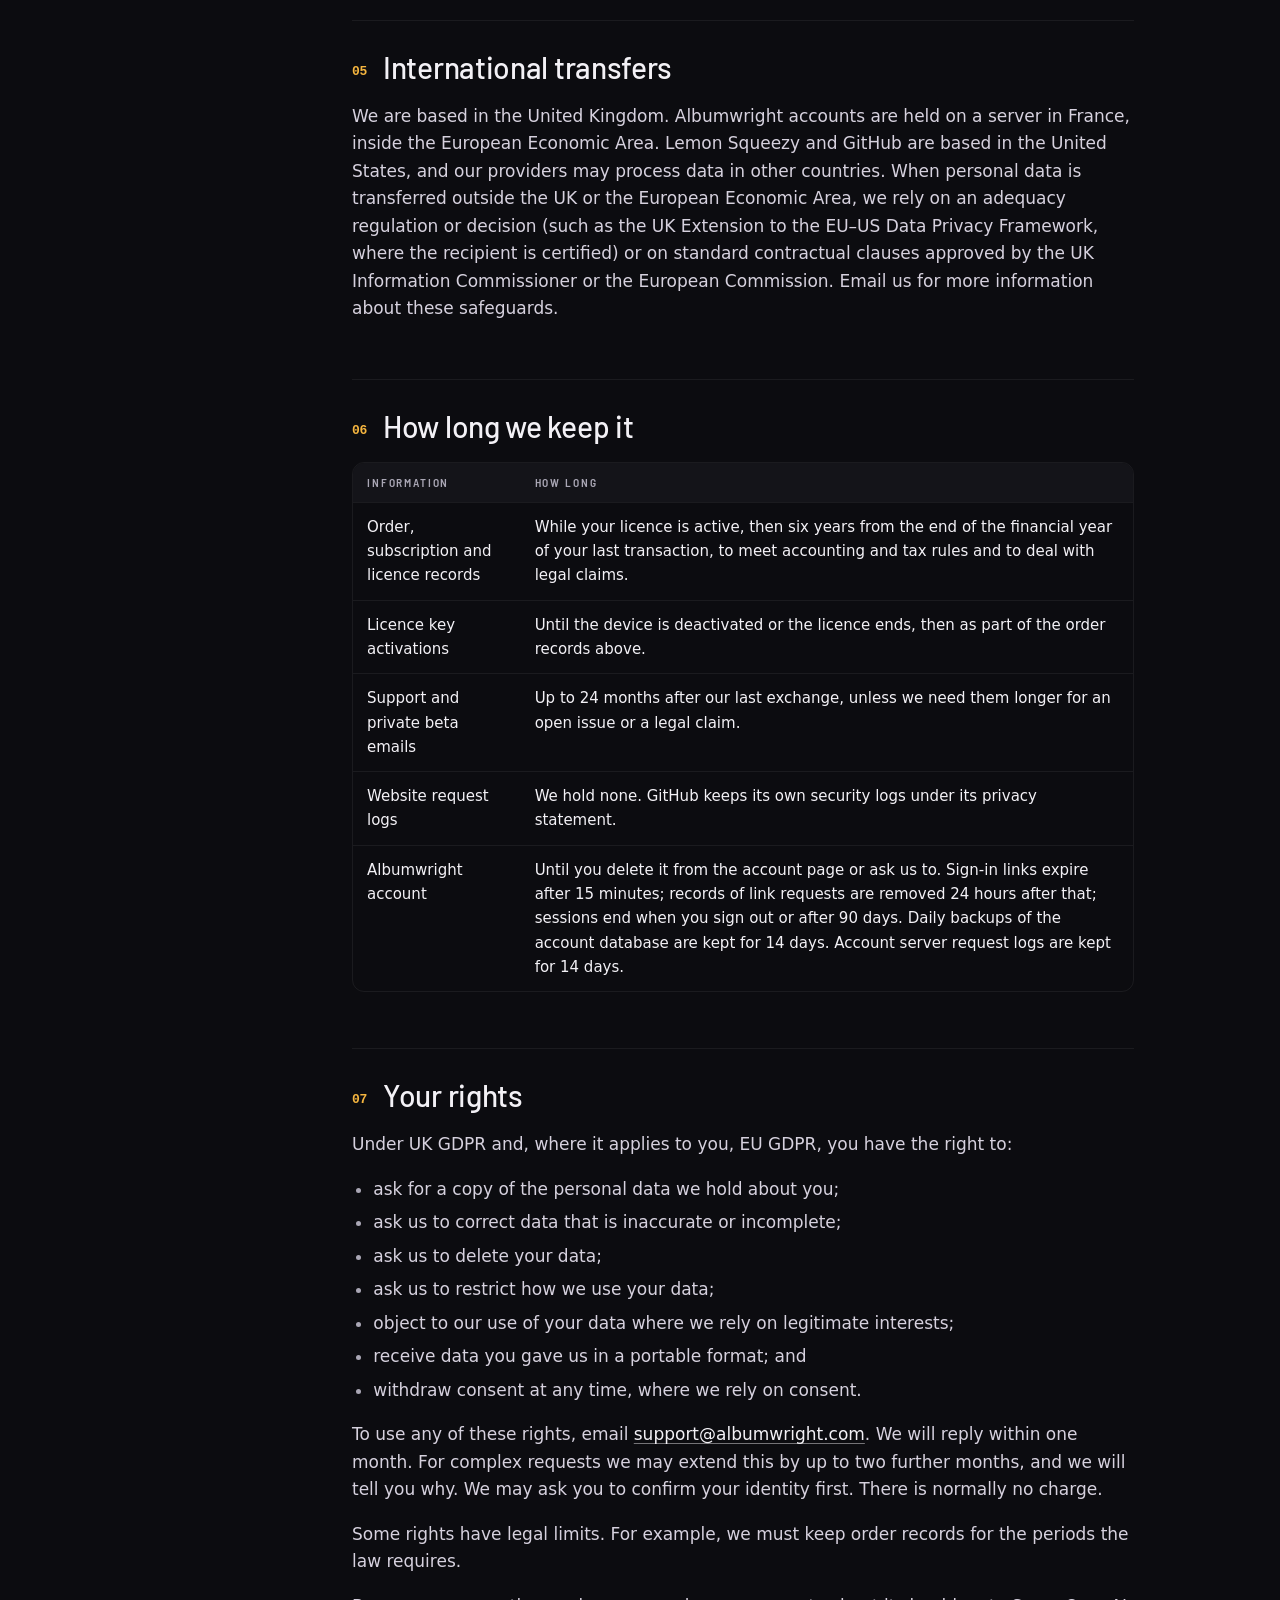
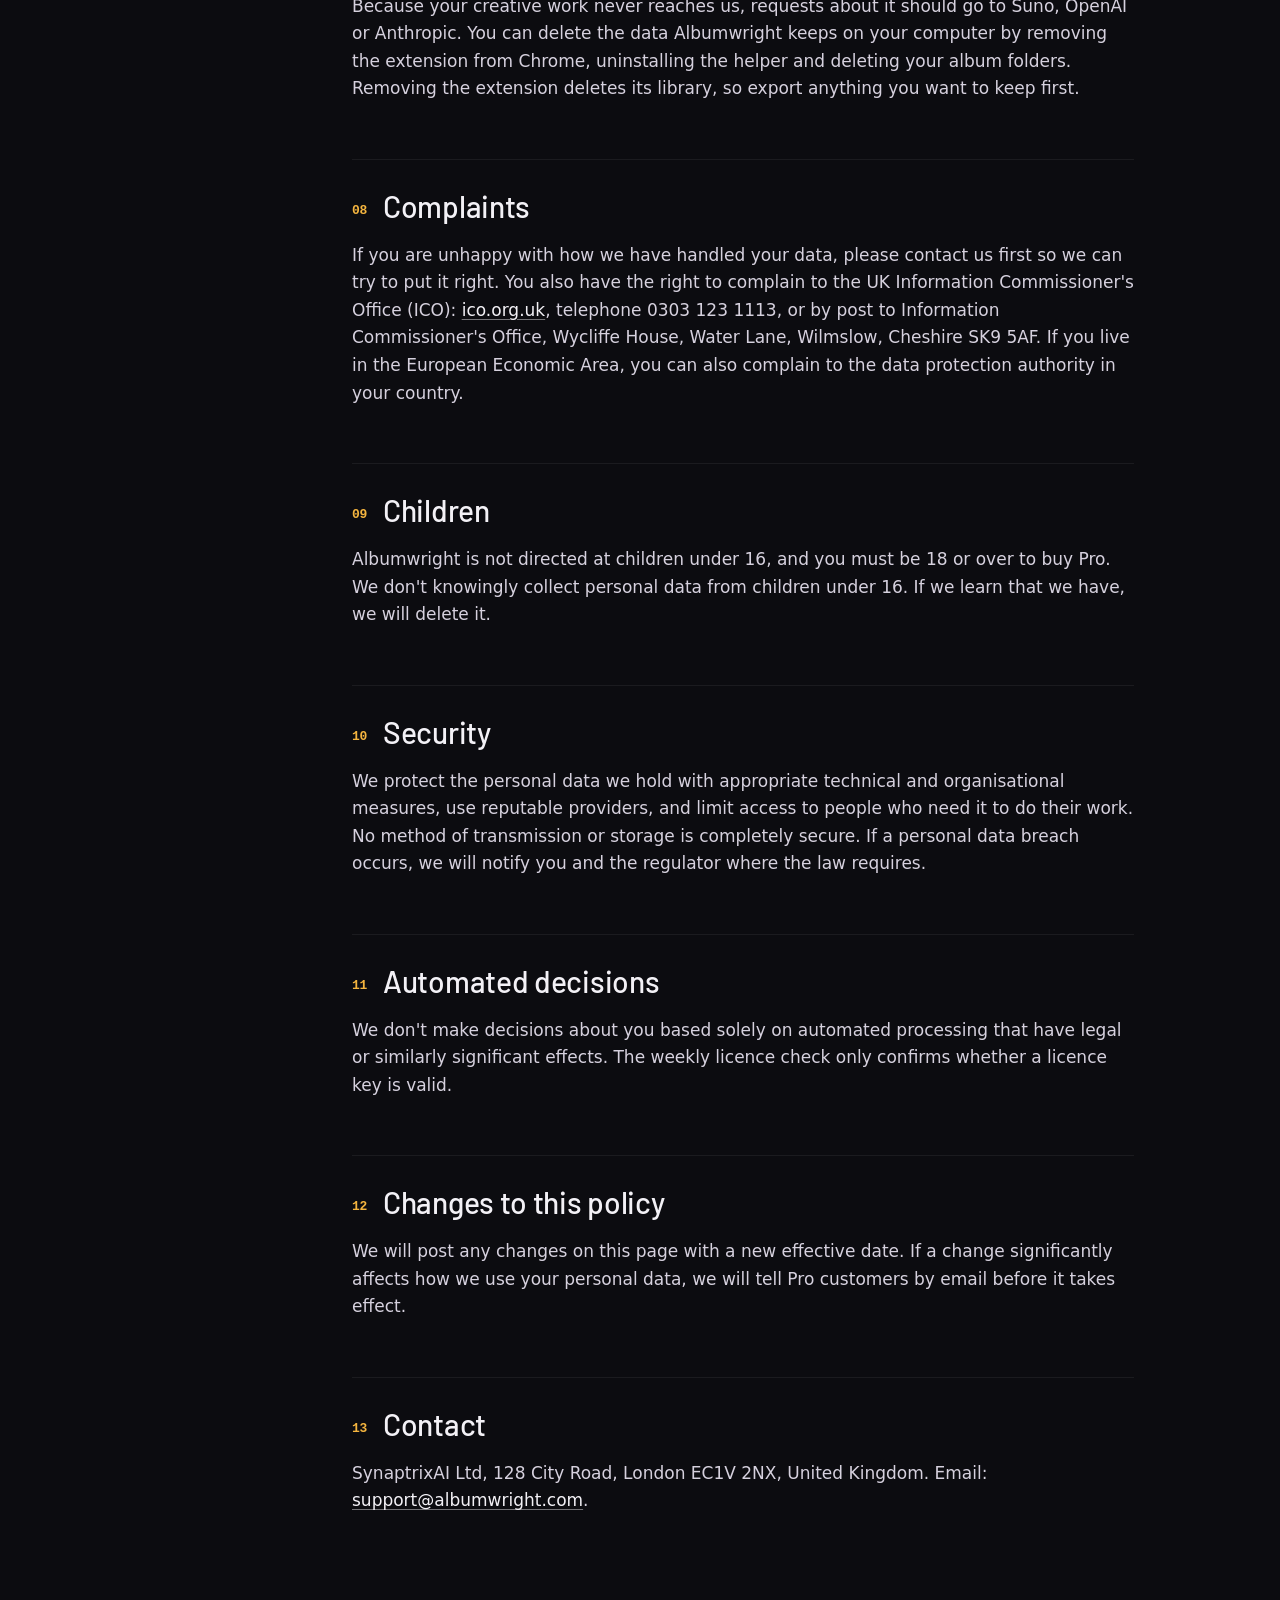
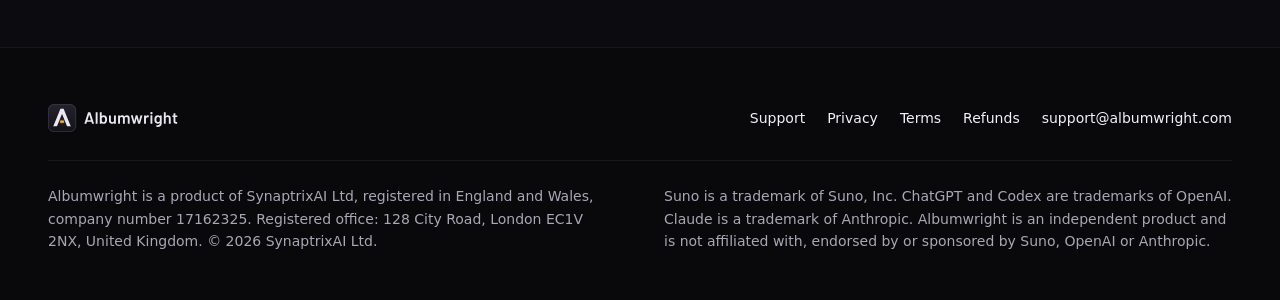
==== commit a463b707: "Publish site from albumwright@6df2094" ====
--- a/privacy.html
+++ b/privacy.html
@@ -56,7 +56,7 @@
     <p class="label">Legal</p>
     <h1>Privacy policy</h1>
     <p class="lede">How SynaptrixAI Ltd handles personal data for Albumwright. Albumwright is built so that your music, prompts, lyrics and logins never reach us.</p>
-    <p class="effective">Effective date: 20 October 2026</p>
+    <p class="effective">Effective date: 21 October 2026</p>
   </div>
 </section>
 
@@ -88,13 +88,14 @@
           <li>We never receive your Suno account details or your ChatGPT or Claude logins.</li>
           <li>If you buy Pro, Lemon Squeezy takes your payment and shares your order details with us. Albumwright checks your licence key with Lemon Squeezy when you activate it and about once a week.</li>
           <li>If you email us, we keep the conversation so we can help you.</li>
-          <li>This website uses no cookies and no analytics.</li>
+          <li>If you create an Albumwright account, we keep your email address and when you signed in, on our own server in France. You can delete the account yourself at any time.</li>
+          <li>This website uses no cookies and no analytics. The account pages at account.albumwright.com set one strictly necessary cookie when you sign in.</li>
         </ul>
       </div>
 
       <h2 id="who-we-are">Who we are</h2>
       <p>SynaptrixAI Ltd (&ldquo;SynaptrixAI&rdquo;, &ldquo;we&rdquo;, &ldquo;us&rdquo;) makes Albumwright and is the controller of the personal data described in this policy. We are a private limited company registered in England and Wales, company number 17162325, with our registered office at 128 City Road, London EC1V 2NX, United Kingdom.</p>
-      <p>This policy covers the Albumwright Chrome extension, the Albumwright helper app for Windows, this website (albumwright.com), purchases of Albumwright Pro, and support. For any question or request about your personal data, email <a href="mailto:support@albumwright.com">support@albumwright.com</a>.</p>
+      <p>This policy covers the Albumwright Chrome extension, the Albumwright helper app for Windows, this website (albumwright.com), Albumwright accounts (account.albumwright.com), purchases of Albumwright Pro, and support. For any question or request about your personal data, email <a href="mailto:support@albumwright.com">support@albumwright.com</a>.</p>
 
       <h2 id="stays-on-your-computer">What stays on your computer</h2>
       <p>Albumwright is designed so that your creative work never reaches us.</p>
@@ -127,11 +128,18 @@
       <p><strong>Legal basis:</strong> our legitimate interests in running a secure website (Article 6(1)(f)).</p>
       <p>The &ldquo;Join the private beta&rdquo; buttons open your own email program. Nothing is sent to us until you send that email.</p>
 
+      <h3>Albumwright account (optional)</h3>
+      <p>You can create an Albumwright account at account.albumwright.com by asking for a sign-in link. There is no password. When you do, we process your email address, the times you asked for a link and signed in, the name of the computer if Albumwright sends one, and a random session identifier for each place you are signed in (stored as a one-way hash). The email address of each link request is also recorded together with the IP address it came from, for 24 hours after the link expires, so we can stop abuse. The sign-in email is sent from hello@albumwright.com through Agentboxd, the email platform we operate ourselves.</p>
+      <p>These pages set one cookie, <code>aw_session</code>, only when you sign in. It is strictly necessary to keep you signed in and holds nothing but the session identifier. The server keeps request logs (IP address, page requested, outcome and time, never your email address or the link) for 14 days for security.</p>
+      <p>An account currently holds no music and no plan information: Albumwright keeps working on your computer whether or not you have one. You can sign out, see where you are signed in, and delete the account from the account page; deleting it removes your email address and every session at once.</p>
+      <p><strong>Why:</strong> to sign you in without a password and to show you where you are signed in. <strong>Legal basis:</strong> performance of our contract with you (Article 6(1)(b)), and our legitimate interests in keeping the sign-in service secure (Article 6(1)(f)).</p>
+
       <h2 id="sharing">Who we share personal data with</h2>
       <ul>
         <li><strong>Lemon Squeezy</strong>, our reseller, Merchant of Record and licence service. It acts as an independent controller for the payment and tax information it needs as the seller, and handles licence checks for us.</li>
         <li><strong>GitHub</strong>, which hosts this website.</li>
-        <li><strong>Our email service provider</strong>, which hosts our support mailbox on our behalf.</li>
+        <li><strong>Agentboxd</strong>, the email platform we operate ourselves, which sends sign-in links and holds our support mailbox.</li>
+        <li><strong>Contabo GmbH</strong>, a German hosting company, which runs the server in France that holds Albumwright accounts, under a data processing agreement.</li>
         <li><strong>Professional advisers</strong>, such as lawyers and accountants, under a duty of confidentiality.</li>
         <li><strong>Authorities and others</strong> where the law requires it, or where it is necessary to protect rights, safety or property, or to prevent fraud.</li>
         <li><strong>A buyer or successor</strong> if our business or Albumwright is sold or reorganised, who must then handle your data in line with this policy.</li>
@@ -139,7 +147,7 @@
       <p>We don't sell personal data, and we don't share it for advertising.</p>
 
       <h2 id="transfers">International transfers</h2>
-      <p>We are based in the United Kingdom. Lemon Squeezy and GitHub are based in the United States, and our providers may process data in other countries. When personal data is transferred outside the UK or the European Economic Area, we rely on an adequacy regulation or decision (such as the UK Extension to the EU&ndash;US Data Privacy Framework, where the recipient is certified) or on standard contractual clauses approved by the UK Information Commissioner or the European Commission. Email us for more information about these safeguards.</p>
+      <p>We are based in the United Kingdom. Albumwright accounts are held on a server in France, inside the European Economic Area. Lemon Squeezy and GitHub are based in the United States, and our providers may process data in other countries. When personal data is transferred outside the UK or the European Economic Area, we rely on an adequacy regulation or decision (such as the UK Extension to the EU&ndash;US Data Privacy Framework, where the recipient is certified) or on standard contractual clauses approved by the UK Information Commissioner or the European Commission. Email us for more information about these safeguards.</p>
 
       <h2 id="retention">How long we keep it</h2>
       <div class="table-wrap">
@@ -150,6 +158,7 @@
             <tr><td>Licence key activations</td><td>Until the device is deactivated or the licence ends, then as part of the order records above.</td></tr>
             <tr><td>Support and private beta emails</td><td>Up to 24 months after our last exchange, unless we need them longer for an open issue or a legal claim.</td></tr>
             <tr><td>Website request logs</td><td>We hold none. GitHub keeps its own security logs under its privacy statement.</td></tr>
+            <tr><td>Albumwright account</td><td>Until you delete it from the account page or ask us to. Sign-in links expire after 15 minutes; records of link requests are removed 24 hours after that; sessions end when you sign out or after 90 days. Daily backups of the account database are kept for 14 days. Account server request logs are kept for 14 days.</td></tr>
           </tbody>
         </table>
       </div>
--- a/assets/site.css
+++ b/assets/site.css
@@ -1,5 +1,5 @@
-/* Albumwright — "night console". A mixing desk after dark: violet-black panels,
-   engraved DIN labels, amber VU light for anything live or primary.
+/* Albumwright — "lit by the work". A studio at night: a deep neutral room, glass panels,
+   one amber light for whatever is live, and the albums' own artwork for colour.
    Self-hosted Barlow (SIL OFL 1.1); system fonts for body and data. No external requests. */
 
 @font-face{font-family:"Barlow";src:url(fonts/barlow-300.woff2) format("woff2");font-weight:300;font-style:normal;font-display:swap}
@@ -9,31 +9,24 @@
 
 :root{
   color-scheme:dark;
-  --room:#121117;      /* page */
-  --console:#1b1a22;   /* panels */
-  --raised:#24222d;    /* raised controls */
-  --well:#0e0d12;      /* recessed areas */
-  --rule:#312e3b;
-  --rule-strong:#433f50;
-  --chalk:#ece8f2;     /* primary text */
-  --fog:#a49fb3;       /* secondary text */
-  --unlit:#2c2936;     /* unlit meter segments */
-  --amber:#f3b23c;     /* live, primary */
-  --amber-ink:#1c1404;
-  --signal:#7fd6a4;    /* connected, done */
-  --peak:#f2715b;      /* errors, peak */
-  --f-display:"Barlow","Bahnschrift","DIN Alternate","Segoe UI",system-ui,sans-serif;
+  --room:#0c0c10;--panel:#141419;--panel-2:#1b1b23;--well:#09090c;
+  --line:#ffffff10;--line-2:#ffffff1f;
+  --ink:#f3f1f6;--ink-2:#aaa7b5;--ink-3:#736f7f;
+  --amber:#f5b53f;--amber-2:#ffd27a;--amber-ink:#1d1504;--amber-glow:#f5b53f2b;
+  --signal:#72d69c;--peak:#ff7b63;--unlit:#2d2b36;
+  /* Names from the first build, kept for the legal and support pages. */
+  --console:var(--panel);--raised:var(--panel-2);--rule:var(--line);--rule-strong:var(--line-2);--chalk:var(--ink);--fog:var(--ink-2);
+  --f-display:"Barlow","Bahnschrift","Segoe UI",system-ui,sans-serif;
   --f-label:"Barlow Semi Condensed","Bahnschrift","DIN Condensed","Arial Narrow",sans-serif;
   --f-body:"Segoe UI Variable Text","Segoe UI",system-ui,-apple-system,"Helvetica Neue",Arial,sans-serif;
   --f-mono:"Cascadia Mono","Cascadia Code",Consolas,ui-monospace,"SF Mono",Menlo,monospace;
-  --gutter:clamp(16px,4vw,48px);
-  --max:1200px;
-  --radius:14px;
-}
-
+  --gutter:clamp(16px,4vw,48px);--max:1200px;--radius:16px;--r-lg:24px;
+  --shadow:0 30px 80px -30px #000d,0 1px 0 #ffffff0a inset;
+  --ease:cubic-bezier(.2,.7,.2,1);
+}
 *,*::before,*::after{box-sizing:border-box}
 html{background:var(--room);-webkit-text-size-adjust:100%;scroll-padding-top:84px}
-body{margin:0;background:var(--room);color:var(--chalk);font:400 17px/1.62 var(--f-body);-webkit-font-smoothing:antialiased;text-rendering:optimizeLegibility}
+body{margin:0;background:var(--room);color:var(--ink);font:400 17px/1.62 var(--f-body);-webkit-font-smoothing:antialiased;text-rendering:optimizeLegibility;overflow-x:hidden}
 img{max-width:100%;height:auto;display:block}
 a{color:inherit;text-decoration-color:color-mix(in srgb,currentColor 45%,transparent);text-underline-offset:3px}
 a:hover{text-decoration-color:currentColor}
@@ -41,7 +34,8 @@
 [hidden]{display:none!important}
 p{margin:0 0 1em}
 strong{font-weight:600}
-code,kbd{font-family:var(--f-mono);font-size:.88em;background:var(--well);border:1px solid var(--rule);border-radius:5px;padding:.08em .38em}
+code,kbd{font-family:var(--f-mono);font-size:.88em;background:var(--well);border:1px solid var(--line);border-radius:5px;padding:.08em .38em}
+::selection{background:#f5b53f55}
 
 .wrap{max-width:calc(var(--max) + var(--gutter)*2);margin:0 auto;padding:0 var(--gutter)}
 .skip{position:absolute;left:12px;top:-60px;z-index:50;padding:10px 14px;border-radius:8px;background:var(--amber);color:var(--amber-ink);font-weight:600;text-decoration:none}
@@ -49,83 +43,94 @@
 .sr-only{position:absolute;width:1px;height:1px;overflow:hidden;clip:rect(0 0 0 0);white-space:nowrap}
 
 /* ── Type ─────────────────────────────────────────────── */
-.label{margin:0 0 14px;font:600 12.5px/1.3 var(--f-label);letter-spacing:.2em;text-transform:uppercase;color:var(--fog)}
+.label{margin:0 0 14px;font:600 12px/1.3 var(--f-label);letter-spacing:.22em;text-transform:uppercase;color:var(--ink-3)}
 .label.amber{color:var(--amber)}
-h1,h2,h3{margin:0;font-family:var(--f-display);color:var(--chalk)}
-h1{font-weight:300;font-size:clamp(46px,6.4vw,88px);line-height:.98;letter-spacing:-.025em}
+h1,h2,h3{margin:0;font-family:var(--f-display);color:var(--ink)}
+h1{font-weight:300;font-size:clamp(46px,6.6vw,92px);line-height:.96;letter-spacing:-.03em}
 h1 strong,h2 strong{font-weight:600;color:var(--amber)}
-h2{font-weight:300;font-size:clamp(34px,4.2vw,56px);line-height:1.02;letter-spacing:-.02em}
-h3{font-weight:600;font-size:22px;line-height:1.2;letter-spacing:-.005em}
-.lede{font-size:clamp(18px,1.5vw,20px);line-height:1.55;color:var(--chalk);max-width:34em}
-.muted{color:var(--fog)}
-.fine{font-size:14.5px;line-height:1.55;color:var(--fog)}
-.mono{font-family:var(--f-mono);font-size:13px;letter-spacing:0;color:var(--fog)}
+h2{font-weight:300;font-size:clamp(34px,4.4vw,58px);line-height:1;letter-spacing:-.025em}
+h3{font-weight:600;font-size:22px;line-height:1.2;letter-spacing:-.01em}
+.lede{font-size:clamp(18px,1.5vw,20px);line-height:1.55;color:var(--ink);max-width:34em}
+.muted{color:var(--ink-2)}
+.fine{font-size:14.5px;line-height:1.55;color:var(--ink-2)}
+.mono{font-family:var(--f-mono);font-size:13px;letter-spacing:0;color:var(--ink-2)}
 
 /* ── Buttons ──────────────────────────────────────────── */
-.btn{display:inline-flex;align-items:center;justify-content:center;gap:10px;min-height:48px;padding:12px 22px;border-radius:10px;border:1px solid transparent;font:600 16.5px/1.15 var(--f-display);letter-spacing:.01em;text-decoration:none;cursor:pointer;transition:background-color .15s,border-color .15s,color .15s,box-shadow .15s}
-.btn-primary{background:var(--amber);color:var(--amber-ink);box-shadow:0 0 0 1px #f3b23c55,0 6px 22px -8px #f3b23c88}
-.btn-primary:hover{background:#ffc455}
-.btn-ghost{background:var(--raised);border-color:var(--rule-strong);color:var(--chalk)}
-.btn-ghost:hover{border-color:var(--fog)}
-.btn-sm{min-height:40px;padding:8px 16px;font-size:15px}
+.btn{display:inline-flex;align-items:center;justify-content:center;gap:10px;min-height:50px;padding:12px 24px;border-radius:12px;border:1px solid transparent;font:600 16.5px/1.15 var(--f-display);letter-spacing:.01em;text-decoration:none;cursor:pointer;transition:background-color .15s,border-color .15s,color .15s,box-shadow .2s,transform .06s}
+.btn:active{transform:translateY(1px)}
+.btn-primary{background:linear-gradient(180deg,#ffc55a,var(--amber));color:var(--amber-ink);box-shadow:0 1px 0 #ffffff66 inset,0 12px 30px -10px #f5b53fa6}
+.btn-primary:hover{background:linear-gradient(180deg,#ffd078,#f8bc4d);box-shadow:0 1px 0 #ffffff66 inset,0 14px 34px -10px #f5b53fcc}
+.btn-ghost{background:#ffffff0a;border-color:var(--line-2);color:var(--ink);backdrop-filter:blur(8px)}
+.btn-ghost:hover{background:#ffffff12;border-color:#ffffff33}
+.btn-sm{min-height:40px;padding:8px 16px;font-size:15px;border-radius:10px}
 .cta-row{display:flex;flex-wrap:wrap;gap:12px;align-items:center}
 
 /* ── Header ───────────────────────────────────────────── */
-.site-head{position:sticky;top:0;z-index:20;background:#121117e6;border-bottom:1px solid var(--rule);backdrop-filter:blur(14px);-webkit-backdrop-filter:blur(14px)}
+.site-head{position:sticky;top:0;z-index:20;background:#0c0c10cc;border-bottom:1px solid var(--line);backdrop-filter:blur(18px) saturate(1.2);-webkit-backdrop-filter:blur(18px) saturate(1.2)}
 .site-head .wrap{display:flex;align-items:center;gap:28px;height:68px}
 .brand{display:inline-flex;align-items:center;flex:none;border-radius:8px}
 .brand img{height:32px;width:auto}
-.nav{display:flex;align-items:center;gap:4px;margin-left:auto}
-.nav a{padding:8px 12px;border-radius:8px;font:500 15.5px/1 var(--f-display);color:var(--fog);text-decoration:none;letter-spacing:.01em}
-.nav a:hover,.nav a[aria-current="page"]{color:var(--chalk);background:#ffffff0a}
+.nav{display:flex;align-items:center;gap:2px;margin-left:auto}
+.nav a{padding:8px 12px;border-radius:9px;font:500 15.5px/1 var(--f-display);color:var(--ink-2);text-decoration:none;letter-spacing:.01em;transition:color .15s,background .15s}
+.nav a:hover,.nav a[aria-current="page"]{color:var(--ink);background:#ffffff0a}
 .head-cta{flex:none}
 .menu{display:none;margin-left:auto}
-.menu summary{list-style:none;cursor:pointer;display:inline-flex;align-items:center;gap:8px;min-height:40px;padding:8px 14px;border-radius:9px;border:1px solid var(--rule-strong);background:var(--raised);font:600 15px/1 var(--f-display)}
+.menu summary{list-style:none;cursor:pointer;display:inline-flex;align-items:center;gap:8px;min-height:40px;padding:8px 14px;border-radius:10px;border:1px solid var(--line-2);background:#ffffff0a;font:600 15px/1 var(--f-display)}
 .menu summary::-webkit-details-marker{display:none}
-.menu summary::before{content:"";width:14px;height:10px;background:linear-gradient(var(--chalk) 0 0) top/100% 2px no-repeat,linear-gradient(var(--chalk) 0 0) center/100% 2px no-repeat,linear-gradient(var(--chalk) 0 0) bottom/100% 2px no-repeat}
+.menu summary::before{content:"";width:14px;height:10px;background:linear-gradient(var(--ink) 0 0) top/100% 2px no-repeat,linear-gradient(var(--ink) 0 0) center/100% 2px no-repeat,linear-gradient(var(--ink) 0 0) bottom/100% 2px no-repeat}
 .menu[open] summary::before{background:linear-gradient(var(--amber) 0 0) center/100% 2px no-repeat}
-.menu-panel{position:absolute;left:0;right:0;top:68px;padding:12px var(--gutter) 20px;background:var(--console);border-bottom:1px solid var(--rule);box-shadow:0 20px 40px #000a}
-.menu-panel a:not(.btn){display:block;padding:13px 4px;border-bottom:1px solid var(--rule);font:500 18px/1.2 var(--f-display);text-decoration:none}
+.menu-panel{position:absolute;left:0;right:0;top:68px;padding:12px var(--gutter) 20px;background:#101015f5;backdrop-filter:blur(18px);border-bottom:1px solid var(--line);box-shadow:0 20px 40px #000a}
+.menu-panel a:not(.btn){display:block;padding:13px 4px;border-bottom:1px solid var(--line);font:500 18px/1.2 var(--f-display);text-decoration:none}
 .menu-panel .btn{width:100%;margin-top:16px}
 
 /* ── Sections ─────────────────────────────────────────── */
-.section{padding:clamp(72px,9vw,128px) 0;border-top:1px solid var(--rule)}
+.section{position:relative;padding:clamp(72px,9vw,128px) 0;border-top:1px solid var(--line)}
 .section-head{max-width:760px;margin-bottom:clamp(36px,5vw,64px)}
-.section-head h2+p{margin-top:20px;color:var(--fog);font-size:18.5px;max-width:36em}
+.section-head h2+p{margin-top:20px;color:var(--ink-2);font-size:18.5px;max-width:36em}
+
+/* Scroll reveal: elements rise into place once; nothing moves when motion is reduced. */
+.reveal{opacity:0;transform:translateY(18px);transition:opacity .7s var(--ease),transform .7s var(--ease)}
+.reveal.in{opacity:1;transform:none}
+html.no-reveal .reveal{opacity:1;transform:none;transition:none}
 
 /* ── Hero ─────────────────────────────────────────────── */
-.hero{position:relative;padding:clamp(48px,7vw,96px) 0 clamp(64px,8vw,112px);overflow:hidden}
-.hero::before{content:"";position:absolute;inset:-20% -10% auto 35%;height:780px;background:radial-gradient(closest-side,#f3b23c17,transparent 72%);pointer-events:none}
-.hero-grid{position:relative;display:grid;grid-template-columns:minmax(0,4.7fr) minmax(0,6.6fr);gap:clamp(36px,5vw,80px);align-items:center}
+.hero{position:relative;padding:clamp(56px,8vw,112px) 0 clamp(56px,7vw,96px);overflow:hidden;isolation:isolate}
+/* The album's own cover, blurred into the room's light. */
+.hero::before{content:"";position:absolute;inset:-35% -25% -15% 25%;z-index:-2;background:url(art/front.jpg) center/cover no-repeat;filter:blur(80px) saturate(1.6) brightness(1.25);opacity:.6;pointer-events:none}
+.hero::after{content:"";position:absolute;inset:0;z-index:-1;background:linear-gradient(90deg,var(--room) 0,#0c0c10d9 34%,#0c0c1055 58%,#0c0c10b3 100%),linear-gradient(180deg,#0c0c1066,#0c0c1000 30%,#0c0c1000 65%,var(--room));pointer-events:none}
+.hero-grid{position:relative;display:grid;grid-template-columns:minmax(0,4.6fr) minmax(0,6.4fr);gap:clamp(36px,5vw,80px);align-items:center}
 .hero h1{margin-bottom:28px}
 .hero .lede{margin-bottom:12px}
 .hero .lede+.fine{margin-bottom:32px;font-size:16px}
 .hero .cta-row+.fine{margin:22px 0 0;max-width:30em}
-
-/* Track sheet: the album as a tracklist of segmented VU meters. Its silhouette is the record's energy arc. */
-.sheet{position:relative;margin:0;padding:22px;border:1px solid var(--rule-strong);border-radius:18px;background:linear-gradient(180deg,#1f1d27,var(--console) 30%);box-shadow:0 1px 0 #ffffff0d inset,0 40px 80px -30px #000c}
-.sheet-head{display:flex;gap:16px;align-items:center;padding-bottom:18px;border-bottom:1px solid var(--rule)}
-.sheet-head img{width:76px;height:76px;flex:none;border-radius:6px;box-shadow:0 8px 20px -6px #000}
+.hero-copy .label{display:inline-flex;align-items:center;gap:10px}
+.hero-copy .label::before{content:"";width:22px;height:2px;background:var(--amber);box-shadow:0 0 10px var(--amber)}
+
+/* Track sheet: the album as a list of lit meters; its silhouette is the record's energy arc. */
+.sheet{position:relative;margin:0;padding:24px;border:1px solid var(--line-2);border-radius:var(--r-lg);background:linear-gradient(180deg,#1b1b23f2,#131318f2);backdrop-filter:blur(14px);box-shadow:var(--shadow)}
+.sheet::before{content:"";position:absolute;inset:0;border-radius:inherit;background:radial-gradient(60% 40% at 85% 0,#f5b53f1a,transparent 70%);pointer-events:none}
+.sheet-head{display:flex;gap:16px;align-items:center;padding-bottom:18px;border-bottom:1px solid var(--line)}
+.sheet-head img{width:78px;height:78px;flex:none;border-radius:8px;box-shadow:0 12px 24px -8px #000}
 .sheet-head .label{margin:0 0 6px;font-size:11.5px}
 .sheet-title{margin:0 0 6px;font:300 clamp(20px,2.1vw,27px)/1.05 var(--f-display);letter-spacing:.16em;text-transform:uppercase}
 .sheet-head .mono{margin:0;font-size:12px}
-.sheet-brief{margin:16px 0 6px;padding:14px 16px;border-radius:10px;background:var(--well);border:1px solid var(--rule)}
+.sheet-brief{margin:16px 0 6px;padding:14px 16px;border-radius:12px;background:#09090c99;border:1px solid var(--line)}
 .sheet-brief .label{margin:0 0 6px;font-size:11px}
-.sheet-brief p{margin:0;font-size:14px;line-height:1.55;color:var(--chalk)}
+.sheet-brief p{margin:0;font-size:14px;line-height:1.55;color:var(--ink)}
 .tracks{list-style:none;margin:8px 0 0;padding:0}
 .tracks-head,.tracks li{display:grid;grid-template-columns:1.9em minmax(0,1fr) 3.3em 2.3em minmax(88px,8.6em) 5.4em;gap:10px;align-items:center}
-.tracks-head{padding:12px 0 6px;font:600 10.5px/1 var(--f-label);letter-spacing:.18em;text-transform:uppercase;color:var(--fog)}
-.tracks li{padding:9px 0;border-top:1px solid #2a2834;font-size:14.5px}
+.tracks-head{padding:12px 0 6px;font:600 10.5px/1 var(--f-label);letter-spacing:.18em;text-transform:uppercase;color:var(--ink-3)}
+.tracks li{padding:9px 0;border-top:1px solid var(--line);font-size:14.5px}
 .tracks .no{font:12px/1 var(--f-mono);color:var(--amber)}
-.tracks .t{min-width:0;white-space:nowrap;overflow:hidden;text-overflow:ellipsis;color:var(--chalk)}
-.tracks .vox,.tracks .bpm{font:12px/1 var(--f-mono);color:var(--fog)}
-.tracks .st{display:flex;align-items:center;gap:7px;font:600 11px/1 var(--f-label);letter-spacing:.12em;text-transform:uppercase;color:var(--fog)}
+.tracks .t{min-width:0;white-space:nowrap;overflow:hidden;text-overflow:ellipsis;color:var(--ink)}
+.tracks .vox,.tracks .bpm{font:12px/1 var(--f-mono);color:var(--ink-2)}
+.tracks .st{display:flex;align-items:center;gap:7px;font:600 11px/1 var(--f-label);letter-spacing:.12em;text-transform:uppercase;color:var(--ink-2)}
 .led{flex:none;width:7px;height:7px;border-radius:50%;background:#3a3645;box-shadow:inset 0 0 0 1px #0006}
-[data-state="done"] .led{background:var(--signal);box-shadow:0 0 8px #7fd6a466}
-[data-state="live"] .led{background:var(--amber);box-shadow:0 0 0 3px #f3b23c22,0 0 10px #f3b23c99;animation:led 1.4s ease-in-out infinite}
+[data-state="done"] .led{background:var(--signal);box-shadow:0 0 8px #72d69c66}
+[data-state="live"] .led{background:var(--amber);box-shadow:0 0 0 3px #f5b53f22,0 0 10px #f5b53f99;animation:led 1.4s ease-in-out infinite}
 [data-state="live"] .st{color:var(--amber)}
-[data-state="live"] .t{color:var(--chalk)}
-[data-state="queued"] .t{color:var(--fog)}
+[data-state="live"] .t{color:var(--ink)}
+[data-state="queued"] .t{color:var(--ink-2)}
 @keyframes led{50%{opacity:.35}}
 /* 20 segments. --n = lit segments (energy / 5). Zones: 1–12 signal, 13–16 amber, 17–20 peak. */
 .meter{position:relative;display:block;height:11px;-webkit-mask:repeating-linear-gradient(90deg,#000 0 calc(5% - 2px),transparent calc(5% - 2px) 5%);mask:repeating-linear-gradient(90deg,#000 0 calc(5% - 2px),transparent calc(5% - 2px) 5%)}
@@ -133,7 +138,7 @@
 .meter::before{background:var(--unlit)}
 .meter::after{background:linear-gradient(90deg,var(--signal) 0 60%,var(--amber) 60% 80%,var(--peak) 80%);clip-path:inset(0 calc(100% - var(--n)*5%) 0 0);animation:fill .9s steps(var(--n),end) backwards;animation-delay:calc(var(--i)*160ms + 250ms)}
 @keyframes fill{from{clip-path:inset(0 100% 0 0)}}
-.sheet-status{display:flex;align-items:center;gap:14px;margin-top:14px;padding:12px 14px;border-radius:12px;background:#1d1b25;border:1px solid var(--rule-strong)}
+.sheet-status{display:flex;align-items:center;gap:14px;margin-top:14px;padding:12px 14px;border-radius:12px;background:#ffffff08;border:1px solid var(--line-2)}
 .sheet-status p{margin:0;font-size:14px;line-height:1.45}
 .sheet-status .mono{margin-left:auto;font-size:12px;white-space:nowrap}
 .vu{position:relative;flex:none;width:50px;height:9px}
@@ -141,62 +146,85 @@
 .vu::before{background:linear-gradient(90deg,var(--signal) 0 60%,var(--amber) 60% 80%,var(--peak) 80%)}
 .vu::after{background:#3a3645;clip-path:inset(0 0 0 30px);animation:vu 1.6s infinite}
 @keyframes vu{0%{clip-path:inset(0 0 0 20px)}12%{clip-path:inset(0 0 0 35px)}25%{clip-path:inset(0 0 0 25px)}37%{clip-path:inset(0 0 0 40px)}50%{clip-path:inset(0 0 0 30px)}62%{clip-path:inset(0 0 0 45px)}75%{clip-path:inset(0 0 0 25px)}87%{clip-path:inset(0 0 0 35px)}100%{clip-path:inset(0 0 0 20px)}}
-.sheet figcaption{margin-top:14px;font-size:13px;line-height:1.5;color:var(--fog)}
+.sheet figcaption{margin-top:14px;font-size:13px;line-height:1.5;color:var(--ink-2)}
+
+/* ── Cover wall: real albums, drifting across the room ─── */
+.wall{position:relative;padding:clamp(40px,5vw,64px) 0 clamp(56px,7vw,96px);border-top:1px solid var(--line);overflow:hidden}
+.wall-head{display:flex;flex-wrap:wrap;align-items:flex-end;justify-content:space-between;gap:12px 32px;margin-bottom:clamp(24px,3vw,40px)}
+.wall-head .label{margin:0 0 10px}
+.wall-title{font-size:clamp(26px,3vw,40px)}
+.wall-head p{margin:0;max-width:30em;color:var(--ink-2);font-size:15.5px}
+.wall-rows{display:grid;gap:16px;-webkit-mask:linear-gradient(90deg,transparent,#000 8%,#000 92%,transparent);mask:linear-gradient(90deg,transparent,#000 8%,#000 92%,transparent)}
+.wall-row{overflow:hidden}
+.wall-track{display:flex;gap:16px;width:max-content;animation:drift 70s linear infinite}
+.wall-row.reverse .wall-track{animation-direction:reverse;animation-duration:84s}
+.wall-row:hover .wall-track,.wall-row:focus-within .wall-track{animation-play-state:paused}
+@keyframes drift{to{transform:translateX(-50%)}}
+.tile{position:relative;flex:none;width:clamp(150px,16vw,220px);margin:0;border-radius:12px;overflow:hidden;background:var(--panel);box-shadow:0 14px 30px -14px #000d;transition:transform .35s var(--ease),box-shadow .35s}
+.tile img{width:100%;aspect-ratio:1;object-fit:cover}
+.tile figcaption{position:absolute;inset:auto 0 0 0;padding:34px 12px 11px;background:linear-gradient(180deg,transparent,#000000d9);opacity:0;transform:translateY(6px);transition:opacity .3s,transform .3s var(--ease)}
+.tile figcaption b{display:block;font:600 13px/1.25 var(--f-display);letter-spacing:.02em;text-transform:uppercase;color:#fff}
+.tile figcaption span{display:block;margin-top:2px;font-size:12px;color:#ffffffb3}
+.tile:hover{transform:translateY(-4px);box-shadow:0 26px 40px -14px #000f,0 0 0 1px #ffffff14}
+.tile:hover figcaption{opacity:1;transform:none}
+.wall-note{margin:18px 0 0;font-size:13.5px;color:var(--ink-3)}
 
 /* ── Steps ────────────────────────────────────────────── */
-.rail{list-style:none;margin:0 0 clamp(40px,5vw,72px);padding:0;display:grid;grid-template-columns:repeat(4,minmax(0,1fr));counter-reset:step}
-.rail li{position:relative;padding:22px 18px 0 0}
-.rail li::before{content:"";position:absolute;left:0;right:0;top:5px;height:2px;background:var(--rule-strong)}
-.rail li::after{content:"";position:absolute;left:0;top:0;width:12px;height:12px;border-radius:50%;background:var(--room);border:2px solid var(--amber);box-shadow:0 0 10px #f3b23c55}
+.rail{list-style:none;margin:0 0 clamp(40px,5vw,72px);padding:0;display:grid;grid-template-columns:repeat(4,minmax(0,1fr));gap:8px}
+.rail li{position:relative;padding:18px 18px 0 0}
+.rail li::before{content:"";position:absolute;left:0;right:8px;top:0;height:5px;border-radius:3px;background:#ffffff14}
+.rail li:first-child::before{background:linear-gradient(90deg,var(--amber),var(--amber-2));box-shadow:0 0 16px #f5b53f66}
 .rail a{display:block;text-decoration:none;border-radius:6px}
-.rail b{display:block;font:600 22px/1.2 var(--f-display)}
-.rail span{display:block;margin-top:4px;font-size:14.5px;line-height:1.45;color:var(--fog)}
-.rail a:hover b{color:var(--amber)}
-.step{display:grid;grid-template-columns:minmax(0,1fr) minmax(280px,390px);gap:clamp(32px,6vw,112px);align-items:center;padding:clamp(40px,5vw,64px) 0;border-top:1px solid var(--rule)}
+.rail b{display:block;font:600 22px/1.2 var(--f-display);letter-spacing:-.01em}
+.rail span{display:block;margin-top:4px;font-size:14.5px;line-height:1.45;color:var(--ink-2)}
+.rail a:hover b{color:var(--amber-2)}
+.step{display:grid;grid-template-columns:minmax(0,1fr) minmax(280px,400px);gap:clamp(32px,6vw,112px);align-items:center;padding:clamp(40px,5vw,64px) 0;border-top:1px solid var(--line)}
 .step:last-of-type{padding-bottom:0}
-.step h3{font-weight:300;font-size:clamp(36px,3.6vw,48px);letter-spacing:-.015em;margin-bottom:14px}
+.step h3{font-weight:300;font-size:clamp(36px,3.6vw,50px);letter-spacing:-.025em;margin-bottom:14px}
 .step-lede{font-size:19px;line-height:1.5;margin-bottom:28px;max-width:30em}
-.split{display:grid;grid-template-columns:1fr 1fr;gap:0;margin:0;border:1px solid var(--rule);border-radius:var(--radius);overflow:hidden}
-.split>div{padding:18px 20px 20px;background:var(--console)}
-.split>div+div{border-left:1px solid var(--rule);background:#17161d}
-.split dt{margin:0 0 10px;font:600 11.5px/1.3 var(--f-label);letter-spacing:.2em;text-transform:uppercase;color:var(--fog)}
+.split{display:grid;grid-template-columns:1fr 1fr;gap:10px;margin:0}
+.split>div{padding:18px 20px 20px;border-radius:var(--radius);background:#ffffff06;border:1px solid var(--line)}
+.split>div:first-child{border-color:#f5b53f33;background:#f5b53f0a}
+.split dt{margin:0 0 10px;font:600 11.5px/1.3 var(--f-label);letter-spacing:.2em;text-transform:uppercase;color:var(--ink-3)}
 .split div:first-child dt{color:var(--amber)}
 .split dd{margin:0;font-size:15.5px;line-height:1.6}
 .split dd+dd{margin-top:10px}
-.step-note{margin:18px 0 0;font-size:14.5px;color:var(--fog)}
+.step-note{margin:18px 0 0;font-size:14.5px;color:var(--ink-2)}
 
 /* A Chrome side panel, drawn with brand parts only. */
-.panel-shot{margin:0;border-radius:16px;border:1px solid var(--rule-strong);background:var(--console);overflow:hidden;box-shadow:0 30px 60px -28px #000d}
-.panel-bar{display:flex;align-items:center;gap:9px;height:40px;padding:0 14px;border-bottom:1px solid var(--rule);background:#17161d;font:600 13px/1 var(--f-display);letter-spacing:.02em;color:var(--fog)}
+.panel-shot{position:relative;margin:0;border-radius:18px;border:1px solid var(--line-2);background:var(--panel);overflow:hidden;box-shadow:var(--shadow);transition:transform .4s var(--ease),box-shadow .4s}
+.step:hover .panel-shot{transform:translateY(-4px)}
+.panel-bar{display:flex;align-items:center;gap:9px;height:42px;padding:0 14px;border-bottom:1px solid var(--line);background:#17171e;font:600 13px/1 var(--f-display);letter-spacing:.02em;color:var(--ink-2)}
 .panel-bar img{width:18px;height:18px}
-.panel-bar::after{content:"";margin-left:auto;width:10px;height:10px;background:linear-gradient(45deg,transparent 45%,var(--fog) 45% 55%,transparent 55%),linear-gradient(-45deg,transparent 45%,var(--fog) 45% 55%,transparent 55%);opacity:.6}
+.panel-bar::after{content:"";margin-left:auto;width:10px;height:10px;background:linear-gradient(45deg,transparent 45%,var(--ink-3) 45% 55%,transparent 55%),linear-gradient(-45deg,transparent 45%,var(--ink-3) 45% 55%,transparent 55%)}
 .panel-shot img.screen{width:100%;aspect-ratio:74/100;object-fit:cover;object-position:top center;background:var(--room)}
-.panel-shot figcaption{padding:12px 14px;border-top:1px solid var(--rule);font-size:13px;line-height:1.45;color:var(--fog)}
+.panel-shot figcaption{padding:12px 14px;border-top:1px solid var(--line);font-size:13px;line-height:1.45;color:var(--ink-2)}
 
 /* ── Album folder ─────────────────────────────────────── */
 .deliver-grid>*,.library-grid>*,.hero-grid>*,.step>*{min-width:0}
 .deliver-grid{display:grid;grid-template-columns:minmax(0,1.1fr) minmax(0,1fr);gap:clamp(32px,6vw,96px);align-items:center}
 .deliver-art{max-width:620px}
 .covers{margin:0}
-/* Front and back sleeves laid on the desk: the front sits over the back's top corner, clear of its tracklist. */
 .cover-stack{position:relative;aspect-ratio:1/1}
-.cover-stack img{position:absolute;border-radius:6px}
-.cover-stack img:first-child{left:0;top:0;z-index:2;width:72%;box-shadow:0 0 0 1px #ffffff10,0 40px 80px -20px #000}
+.cover-stack img{position:absolute;border-radius:8px;transition:transform .5s var(--ease)}
+.cover-stack img:first-child{left:0;top:0;z-index:2;width:72%;box-shadow:0 0 0 1px #ffffff14,0 40px 80px -20px #000}
 .cover-stack img:last-child{right:0;bottom:0;z-index:1;width:52%;box-shadow:0 30px 60px -24px #000}
-.covers figcaption{margin-top:18px;font-size:13.5px;color:var(--fog)}
-.folder{margin:0;padding:18px 20px;border-radius:var(--radius);background:var(--well);border:1px solid var(--rule);font:13px/1.85 var(--f-mono);color:var(--fog);overflow-x:auto}
+.covers:hover img:first-child{transform:translate(-6px,-6px)}
+.covers:hover img:last-child{transform:translate(6px,6px)}
+.covers figcaption{margin-top:18px;font-size:13.5px;color:var(--ink-2)}
+.folder{margin:0;padding:18px 20px;border-radius:var(--radius);background:var(--well);border:1px solid var(--line);font:13px/1.85 var(--f-mono);color:var(--ink-2);overflow-x:auto}
 .folder ul{list-style:none;margin:0;padding:0}
-.folder .root{color:var(--chalk);margin-bottom:6px}
+.folder .root{color:var(--ink);margin-bottom:6px}
 .folder li{white-space:nowrap;padding-left:22px;position:relative}
-.folder li::before{content:"";position:absolute;left:6px;top:0;bottom:0;border-left:1px solid var(--rule-strong)}
-.folder li::after{content:"";position:absolute;left:6px;top:.92em;width:9px;border-top:1px solid var(--rule-strong)}
+.folder li::before{content:"";position:absolute;left:6px;top:0;bottom:0;border-left:1px solid var(--line-2)}
+.folder li::after{content:"";position:absolute;left:6px;top:.92em;width:9px;border-top:1px solid var(--line-2)}
 .folder li:last-child::before{bottom:auto;height:.92em}
-.folder .k-audio{color:var(--chalk)}
+.folder .k-audio{color:var(--ink)}
 .folder .k-art{color:var(--amber)}
 .folder .gap{color:#8a8597;font-style:italic}
 .deliver-copy>ul{margin:22px 0 0;padding:0;list-style:none}
-.deliver-copy>ul>li{position:relative;padding:12px 0 12px 22px;border-top:1px solid var(--rule)}
-.deliver-copy>ul>li::before{content:"";position:absolute;left:0;top:21px;width:8px;height:8px;border-radius:2px;background:var(--signal)}
+.deliver-copy>ul>li{position:relative;padding:12px 0 12px 22px;border-top:1px solid var(--line)}
+.deliver-copy>ul>li::before{content:"";position:absolute;left:0;top:21px;width:8px;height:8px;border-radius:2px;background:var(--signal);box-shadow:0 0 8px #72d69c66}
 .deliver-copy .folder{margin-top:28px}
 
 /* ── Library ──────────────────────────────────────────── */
@@ -204,144 +232,151 @@
 .shots{display:grid;grid-template-columns:1fr 1fr;gap:18px;align-items:start}
 .shots .panel-shot:nth-child(2){margin-top:56px}
 .facts{margin:24px 0 0;padding:0;list-style:none}
-.facts li{padding:12px 0;border-top:1px solid var(--rule)}
-.facts li:last-child{border-bottom:1px solid var(--rule)}
-.song-mode{margin-top:clamp(48px,6vw,80px);display:grid;grid-template-columns:auto minmax(0,1fr) auto;gap:16px 28px;align-items:center;padding:24px 28px;border-radius:var(--radius);background:var(--console);border:1px solid var(--rule)}
+.facts li{padding:12px 0;border-top:1px solid var(--line)}
+.facts li:last-child{border-bottom:1px solid var(--line)}
+.song-mode{margin-top:clamp(48px,6vw,80px);display:grid;grid-template-columns:auto minmax(0,1fr) auto;gap:16px 28px;align-items:center;padding:24px 28px;border-radius:var(--radius);background:#ffffff06;border:1px solid var(--line)}
 .song-mode .label{margin:0}
 .song-mode p{margin:0}
 .song-mode .price-tag{font:600 15px/1.2 var(--f-display);color:var(--signal);white-space:nowrap}
 
 /* ── Accounts: a patch bay ────────────────────────────── */
 .bay{display:grid;gap:14px}
-.bay-head{display:grid;grid-template-columns:minmax(0,1fr) minmax(120px,.9fr) minmax(0,1fr);gap:0;font:600 11.5px/1 var(--f-label);letter-spacing:.2em;text-transform:uppercase;color:var(--fog);padding:0 4px 4px}
+.bay-head{display:grid;grid-template-columns:minmax(0,1fr) minmax(120px,.9fr) minmax(0,1fr);gap:0;font:600 11.5px/1 var(--f-label);letter-spacing:.2em;text-transform:uppercase;color:var(--ink-3);padding:0 4px 4px}
 .bay-head span:nth-child(2){text-align:center}
 .patch{display:grid;grid-template-columns:minmax(0,1fr) minmax(120px,.9fr) minmax(0,1fr);align-items:center}
-.jack{padding:16px 18px;border-radius:12px;background:var(--console);border:1px solid var(--rule-strong)}
+.jack{padding:16px 18px;border-radius:14px;background:#ffffff06;border:1px solid var(--line-2)}
 .jack b{display:block;font:600 18px/1.25 var(--f-display)}
-.jack span{display:block;margin-top:4px;font-size:14.5px;line-height:1.45;color:var(--fog)}
-.cable{position:relative;padding:0 14px;text-align:center;font:12.5px/1.4 var(--f-mono);color:var(--fog)}
-.cable::before{content:"";position:absolute;left:0;right:0;top:50%;height:2px;margin-top:-1px;background:var(--rule-strong);z-index:-1}
+.jack span{display:block;margin-top:4px;font-size:14.5px;line-height:1.45;color:var(--ink-2)}
+.cable{position:relative;padding:0 14px;text-align:center;font:12.5px/1.4 var(--f-mono);color:var(--ink-2)}
+.cable::before{content:"";position:absolute;left:0;right:0;top:50%;height:2px;margin-top:-1px;background:var(--line-2);z-index:-1}
 .cable span{display:inline-block;padding:4px 8px;background:var(--room);border-radius:6px}
 .cable::after{content:"";position:absolute;left:-5px;top:50%;width:10px;height:10px;margin-top:-5px;border-radius:50%;background:var(--room);border:2px solid var(--signal)}
 .patch .cable{isolation:isolate}
 .patch>.jack:last-child{position:relative}
 .patch>.jack:last-child::before{content:"";position:absolute;left:-6px;top:50%;width:10px;height:10px;margin-top:-5px;border-radius:50%;background:var(--room);border:2px solid var(--signal)}
 .patch.licence>.jack:last-child::before{border-color:var(--amber)}
-.patch.licence .cable::before{background:repeating-linear-gradient(90deg,var(--rule-strong) 0 6px,transparent 6px 11px)}
+.patch.licence .cable::before{background:repeating-linear-gradient(90deg,var(--line-2) 0 6px,transparent 6px 11px)}
 .patch.licence .cable::after{border-color:var(--amber)}
-.promises{display:grid;grid-template-columns:repeat(3,minmax(0,1fr));gap:0;margin:clamp(40px,5vw,64px) 0 0;padding:0;list-style:none;border-top:1px solid var(--rule)}
+.promises{display:grid;grid-template-columns:repeat(3,minmax(0,1fr));gap:0;margin:clamp(40px,5vw,64px) 0 0;padding:0;list-style:none;border-top:1px solid var(--line)}
 .promises li{padding:22px 24px 0 0}
-.promises li+li{padding-left:24px;border-left:1px solid var(--rule)}
+.promises li+li{padding-left:24px;border-left:1px solid var(--line)}
 .promises b{display:block;margin-bottom:6px;font:600 19px/1.3 var(--f-display)}
-.promises span{color:var(--fog);font-size:15.5px}
+.promises span{color:var(--ink-2);font-size:15.5px}
 
 /* ── Requirements ─────────────────────────────────────── */
-.specs{display:grid;grid-template-columns:repeat(2,minmax(0,1fr));gap:1px;margin:0;background:var(--rule);border:1px solid var(--rule);border-radius:var(--radius);overflow:hidden}
-.specs>div{padding:24px 26px;background:var(--console)}
+.specs{display:grid;grid-template-columns:repeat(2,minmax(0,1fr));gap:10px;margin:0}
+.specs>div{padding:24px 26px;border-radius:var(--radius);background:#ffffff06;border:1px solid var(--line)}
 .specs dt{margin-bottom:8px;font:600 11.5px/1.3 var(--f-label);letter-spacing:.2em;text-transform:uppercase;color:var(--amber)}
 .specs dd{margin:0}
 .specs dd b{display:block;font:500 21px/1.3 var(--f-display);margin-bottom:6px}
-.specs dd span{display:block;font-size:15px;color:var(--fog)}
-.specs-note{margin:22px 0 0;max-width:46em;color:var(--fog);font-size:15.5px}
+.specs dd span{display:block;font-size:15px;color:var(--ink-2)}
+.specs-note{margin:22px 0 0;max-width:46em;color:var(--ink-2);font-size:15.5px}
 
 /* ── Pricing ──────────────────────────────────────────── */
 .plans{display:grid;grid-template-columns:minmax(0,1fr) minmax(0,1.25fr);gap:20px;align-items:stretch}
-.plan{position:relative;display:flex;flex-direction:column;padding:32px;border-radius:18px;background:var(--console);border:1px solid var(--rule)}
-.plan.pro{border-color:#6b5320;background:linear-gradient(180deg,#221d18,var(--console) 40%)}
-.plan.pro::before{content:"";position:absolute;left:32px;top:-1px;width:56px;height:3px;border-radius:0 0 3px 3px;background:var(--amber);box-shadow:0 0 14px var(--amber)}
-.plan h3{font:600 15px/1 var(--f-label);letter-spacing:.2em;text-transform:uppercase;color:var(--fog)}
+.plan{position:relative;display:flex;flex-direction:column;padding:32px;border-radius:var(--r-lg);background:#ffffff06;border:1px solid var(--line);overflow:hidden}
+.plan.pro{border-color:#f5b53f55;background:linear-gradient(180deg,#f5b53f14,#ffffff04 45%);box-shadow:0 0 0 1px #f5b53f1a,0 30px 80px -40px #f5b53f66}
+.plan.pro::before{content:"";position:absolute;inset:-40% auto auto -20%;width:70%;height:60%;background:radial-gradient(closest-side,#f5b53f26,transparent);pointer-events:none}
+.plan h3{font:600 15px/1 var(--f-label);letter-spacing:.2em;text-transform:uppercase;color:var(--ink-2)}
 .plan.pro h3{color:var(--amber)}
 .price{display:flex;flex-wrap:wrap;align-items:baseline;gap:6px 18px;margin:18px 0 6px}
-.price b{font:300 64px/1 var(--f-display);letter-spacing:-.03em}
-.price small{font-size:16px;color:var(--fog)}
-.price .or{font:500 15px/1 var(--f-display);color:var(--fog)}
-.plan .sub{color:var(--fog);font-size:15px;margin-bottom:22px}
+.price b{font:300 68px/1 var(--f-display);letter-spacing:-.04em}
+.price small{font-size:16px;color:var(--ink-2)}
+.price .or{font:500 15px/1 var(--f-display);color:var(--ink-3)}
+.plan .sub{color:var(--ink-2);font-size:15px;margin-bottom:22px}
 .plan ul{list-style:none;margin:0 0 28px;padding:0}
-.plan li{position:relative;padding:10px 0 10px 26px;border-top:1px solid var(--rule)}
+.plan li{position:relative;padding:10px 0 10px 26px;border-top:1px solid var(--line)}
 .plan li::before{content:"";position:absolute;left:2px;top:19px;width:12px;height:6px;border-left:2px solid var(--signal);border-bottom:2px solid var(--signal);transform:rotate(-45deg)}
 .plan .cta-row{margin-top:auto}
 .plan .cta-row .btn{flex:1 1 200px}
-.pricing-note{margin:24px 0 0;max-width:52em;font-size:15px;color:var(--fog)}
+.pricing-note{margin:24px 0 0;max-width:52em;font-size:15px;color:var(--ink-2)}
 
 /* ── FAQ ──────────────────────────────────────────────── */
 .faq-grid{display:grid;grid-template-columns:minmax(0,1fr) minmax(0,2fr);gap:clamp(32px,6vw,96px);align-items:start}
 .faq-grid>*{min-width:0}
 .faq-grid .section-head{position:sticky;top:110px;margin-bottom:0}
-.faq{border-top:1px solid var(--rule)}
-.faq details{border-bottom:1px solid var(--rule)}
-.faq summary{display:flex;align-items:center;justify-content:space-between;gap:20px;padding:22px 2px;cursor:pointer;list-style:none;font:500 20px/1.35 var(--f-display)}
+.faq{border-top:1px solid var(--line)}
+.faq details{border-bottom:1px solid var(--line)}
+.faq summary{display:flex;align-items:center;justify-content:space-between;gap:20px;padding:22px 2px;cursor:pointer;list-style:none;font:500 20px/1.35 var(--f-display);transition:color .15s}
 .faq summary::-webkit-details-marker{display:none}
-.faq summary::after{content:"";flex:none;width:14px;height:14px;background:linear-gradient(var(--fog) 0 0) center/100% 2px no-repeat,linear-gradient(var(--fog) 0 0) center/2px 100% no-repeat;transition:transform .2s}
+.faq summary::after{content:"";flex:none;width:14px;height:14px;background:linear-gradient(var(--ink-2) 0 0) center/100% 2px no-repeat,linear-gradient(var(--ink-2) 0 0) center/2px 100% no-repeat;transition:transform .25s var(--ease)}
 .faq details[open] summary::after{transform:rotate(45deg)}
-.faq summary:hover{color:var(--amber)}
-.faq .a{padding:0 2px 22px;max-width:44em;color:var(--fog)}
+.faq summary:hover{color:var(--amber-2)}
+.faq .a{padding:0 2px 22px;max-width:44em;color:var(--ink-2)}
 .faq .a p:last-child{margin-bottom:0}
 
 /* ── Closing call ─────────────────────────────────────── */
-.closing{text-align:left}
-.closing h2{max-width:13em}
-.closing p{margin:20px 0 0;color:var(--fog);font-size:18.5px;max-width:34em}
+.closing{overflow:hidden;isolation:isolate}
+.closing::before{content:"";position:absolute;inset:-20% -10% -40% 50%;z-index:-1;background:url(art/wall/acid-heart.jpg) center/cover no-repeat;filter:blur(100px) saturate(1.2);opacity:.22;pointer-events:none}
+.closing h2{max-width:13em;font-size:clamp(40px,5.4vw,72px)}
+.closing p{margin:20px 0 0;color:var(--ink-2);font-size:18.5px;max-width:34em}
 .closing .cta-row{margin-top:32px}
 
 /* ── Footer ───────────────────────────────────────────── */
-.site-foot{padding:56px 0 48px;border-top:1px solid var(--rule);background:#0f0e14;font-size:14px;color:var(--fog)}
-.foot-top{display:flex;flex-wrap:wrap;align-items:center;justify-content:space-between;gap:20px 40px;padding-bottom:28px;border-bottom:1px solid var(--rule)}
+.site-foot{padding:56px 0 48px;border-top:1px solid var(--line);background:#09090c;font-size:14px;color:var(--ink-2)}
+.foot-top{display:flex;flex-wrap:wrap;align-items:center;justify-content:space-between;gap:20px 40px;padding-bottom:28px;border-bottom:1px solid var(--line)}
 .foot-top img{height:28px;width:auto}
 .foot-nav{display:flex;flex-wrap:wrap;gap:6px 22px;margin:0;padding:0;list-style:none}
-.foot-nav a{text-decoration:none;color:var(--chalk)}
-.foot-nav a:hover{color:var(--amber)}
+.foot-nav a{text-decoration:none;color:var(--ink)}
+.foot-nav a:hover{color:var(--amber-2)}
 .foot-legal{display:grid;grid-template-columns:minmax(0,1fr) minmax(0,1fr);gap:16px 48px;padding-top:24px;line-height:1.6}
 .foot-legal p{margin:0}
 
 /* ── Document pages (legal, support) ──────────────────── */
 .doc-hero{padding:clamp(48px,7vw,88px) 0 clamp(28px,4vw,44px)}
 .doc-hero h1{font-size:clamp(42px,5.4vw,72px)}
-.doc-hero .lede{margin-top:20px;color:var(--fog)}
-.effective{display:inline-flex;align-items:center;gap:10px;margin:22px 0 0;padding:8px 12px;border-radius:8px;background:var(--console);border:1px solid var(--rule);font:13px/1 var(--f-mono);color:var(--fog)}
+.doc-hero .lede{margin-top:20px;color:var(--ink-2)}
+.effective{display:inline-flex;align-items:center;gap:10px;margin:22px 0 0;padding:8px 12px;border-radius:999px;background:#ffffff08;border:1px solid var(--line);font:13px/1 var(--f-mono);color:var(--ink-2)}
 .effective::before{content:"";width:7px;height:7px;border-radius:50%;background:var(--signal)}
-.doc{display:grid;grid-template-columns:240px minmax(0,1fr);gap:clamp(32px,5vw,72px);padding-bottom:clamp(72px,9vw,120px);border-top:1px solid var(--rule);padding-top:40px}
+.doc{display:grid;grid-template-columns:240px minmax(0,1fr);gap:clamp(32px,5vw,72px);padding-bottom:clamp(72px,9vw,120px);border-top:1px solid var(--line);padding-top:40px}
+.doc>*{min-width:0}
 .toc{position:sticky;top:96px;align-self:start;max-height:calc(100vh - 120px);overflow:auto;font-size:14px}
 .toc .label{margin-bottom:10px}
 .toc ol{list-style:none;margin:0;padding:0;counter-reset:toc}
 .toc li{counter-increment:toc}
-.toc a{display:flex;gap:10px;padding:6px 0;color:var(--fog);text-decoration:none;line-height:1.35}
+.toc a{display:flex;gap:10px;padding:6px 0;color:var(--ink-2);text-decoration:none;line-height:1.35}
 .toc a::before{content:counter(toc,decimal-leading-zero);flex:none;font:12px/1.5 var(--f-mono);color:#8a8597}
-.toc a:hover{color:var(--chalk)}
+.toc a:hover{color:var(--ink)}
 .prose{max-width:46em;counter-reset:sec}
-.prose h2{counter-increment:sec;display:flex;gap:16px;align-items:baseline;margin:56px 0 18px;padding-top:28px;border-top:1px solid var(--rule);font-weight:500;font-size:clamp(25px,2.4vw,30px);line-height:1.2;letter-spacing:-.01em}
+.prose h2{counter-increment:sec;display:flex;gap:16px;align-items:baseline;margin:56px 0 18px;padding-top:28px;border-top:1px solid var(--line);font-weight:500;font-size:clamp(25px,2.4vw,30px);line-height:1.2;letter-spacing:-.01em}
 .prose h2::before{content:counter(sec,decimal-leading-zero);flex:none;font:600 13px/1 var(--f-mono);color:var(--amber);transform:translateY(-4px)}
 .prose>h2:first-child,.prose>.summary+h2{margin-top:0}
 .prose h3{margin:30px 0 10px;font-size:19px}
 .prose p,.prose li{color:#d6d1de}
 .prose ul,.prose ol{padding-left:1.25em;margin:0 0 1em}
 .prose li{margin:.35em 0}
-.prose li::marker{color:var(--fog)}
-.prose a{color:var(--chalk)}
-.summary{margin:0 0 48px;padding:24px 26px;border-radius:var(--radius);background:var(--console);border:1px solid var(--rule)}
+.prose li::marker{color:var(--ink-2)}
+.prose a{color:var(--ink)}
+.summary{margin:0 0 48px;padding:24px 26px;border-radius:var(--radius);background:#ffffff06;border:1px solid var(--line)}
 .summary .label{margin-bottom:12px;color:var(--amber)}
+.summary .fine{margin:12px 0 0}
 .summary ul{margin:0;padding-left:1.1em}
 .summary li{margin:.4em 0}
-.table-wrap{overflow-x:auto;margin:0 0 1.2em;border:1px solid var(--rule);border-radius:12px}
+.table-wrap{overflow-x:auto;margin:0 0 1.2em;border:1px solid var(--line);border-radius:12px}
 .prose table{width:100%;border-collapse:collapse;font-size:15px;min-width:560px}
-.prose th,.prose td{text-align:left;vertical-align:top;padding:12px 14px;border-bottom:1px solid var(--rule)}
-.prose th{font:600 11.5px/1.3 var(--f-label);letter-spacing:.16em;text-transform:uppercase;color:var(--fog);background:var(--console)}
+.prose th,.prose td{text-align:left;vertical-align:top;padding:12px 14px;border-bottom:1px solid var(--line)}
+.prose th{font:600 11.5px/1.3 var(--f-label);letter-spacing:.16em;text-transform:uppercase;color:var(--ink-2);background:var(--panel)}
 .prose tr:last-child td{border-bottom:0}
-.callout{margin:0 0 1.2em;padding:16px 18px;border-left:3px solid var(--amber);background:#1d1a16;border-radius:0 10px 10px 0}
+.callout{margin:0 0 1.2em;padding:16px 18px;border-left:3px solid var(--amber);background:#f5b53f0e;border-radius:0 12px 12px 0}
 .callout p:last-child{margin:0}
 .steps-list{list-style:none;padding:0!important;counter-reset:inst}
-.steps-list>li{counter-increment:inst;position:relative;padding:18px 0 18px 56px;margin:0!important;border-top:1px solid var(--rule)}
-.steps-list>li::before{content:counter(inst);position:absolute;left:0;top:16px;width:36px;height:36px;display:grid;place-items:center;border-radius:50%;border:1px solid var(--rule-strong);background:var(--console);font:600 16px/1 var(--f-display);color:var(--amber)}
-.steps-list b{display:block;margin-bottom:4px;color:var(--chalk);font:600 18px/1.3 var(--f-display)}
-.contact-card{display:grid;grid-template-columns:minmax(0,1fr) auto;gap:16px 28px;align-items:center;margin:0 0 48px;padding:28px;border-radius:18px;background:var(--console);border:1px solid var(--rule-strong)}
+.steps-list>li{counter-increment:inst;position:relative;padding:18px 0 18px 56px;margin:0!important;border-top:1px solid var(--line)}
+.steps-list>li::before{content:counter(inst);position:absolute;left:0;top:16px;width:36px;height:36px;display:grid;place-items:center;border-radius:50%;border:1px solid #f5b53f44;background:#f5b53f12;font:600 14px/1 var(--f-mono);color:var(--amber)}
+.steps-list b{display:block;margin-bottom:4px;color:var(--ink);font:600 18px/1.3 var(--f-display)}
+.steps-list .cta-row{margin-top:14px}
+.contact-card{display:grid;grid-template-columns:minmax(0,1fr) auto;gap:16px 28px;align-items:center;margin:0 0 48px;padding:28px;border-radius:var(--r-lg);background:#ffffff06;border:1px solid var(--line-2)}
+.contact-card .label{margin-bottom:10px}
 .contact-card .addr{font:300 clamp(26px,3vw,38px)/1.1 var(--f-display);letter-spacing:-.01em;word-break:break-word}
-.contact-card p{margin:8px 0 0;color:var(--fog)}
+.contact-card p{margin:8px 0 0;color:var(--ink-2)}
 
 /* ── 404 ──────────────────────────────────────────────── */
 .nf{min-height:62vh;display:grid;align-content:center;padding-top:80px;padding-bottom:80px}
 .nf .meter-row{display:flex;align-items:center;gap:14px;margin-bottom:28px}
 .nf .meter{width:220px;--n:0}
+.nf .meter::after{animation:none}
 .nf h1{font-size:clamp(44px,6vw,80px);margin-bottom:20px}
-.nf p{color:var(--fog);font-size:18px;max-width:32em}
+.nf p{color:var(--ink-2);font-size:18px;max-width:32em}
+.nf .cta-row{margin-top:28px}
 
 /* ── Responsive ───────────────────────────────────────── */
 @media (max-width:1080px){
@@ -349,6 +384,7 @@
   .hero-grid{grid-template-columns:1fr}
   .hero-copy{max-width:720px}
   .sheet{max-width:720px}
+  .hero::before{inset:-20% -30% auto -30%;height:70%}
 }
 @media (max-width:900px){
   .nav,.head-cta{display:none}
@@ -360,16 +396,16 @@
   .rail{grid-template-columns:repeat(2,minmax(0,1fr));row-gap:28px}
   .plans{grid-template-columns:1fr}
   .promises{grid-template-columns:1fr}
-  .promises li,.promises li+li{padding:20px 0;border-left:0;border-bottom:1px solid var(--rule)}
+  .promises li,.promises li+li{padding:20px 0;border-left:0;border-bottom:1px solid var(--line)}
   .doc{grid-template-columns:1fr}
-  .toc{position:static;max-height:none;padding:18px 20px;border-radius:12px;background:var(--console);border:1px solid var(--rule)}
+  .toc{position:static;max-height:none;padding:18px 20px;border-radius:12px;background:#ffffff06;border:1px solid var(--line)}
   .faq-grid{grid-template-columns:1fr}
   .faq-grid .section-head{position:static;margin-bottom:8px}
   .foot-legal{grid-template-columns:1fr}
 }
 @media (max-width:640px){
   body{font-size:16.5px}
-  .sheet{padding:16px;border-radius:14px}
+  .sheet{padding:16px;border-radius:16px}
   .sheet-head img{width:60px;height:60px}
   .tracks-head{display:none}
   .tracks li{grid-template-columns:1.9em minmax(0,1fr) auto;grid-template-areas:"no t st" ". m m";row-gap:8px;column-gap:10px}
@@ -377,16 +413,16 @@
   .tracks .vox,.tracks .bpm{display:none}
   .sheet-status{flex-wrap:wrap}
   .sheet-status .mono{display:none}
+  .tile{width:140px}
   .folder{padding:14px 14px;font-size:11px}
   .folder li{padding-left:18px}
   .split{grid-template-columns:1fr}
-  .split>div+div{border-left:0;border-top:1px solid var(--rule)}
   .specs{grid-template-columns:1fr}
   .bay-head{display:none}
   .patch{grid-template-columns:1fr;row-gap:0}
   .cable{padding:14px 0 14px 22px;text-align:left}
   .cable::before{left:22px;right:auto;top:0;bottom:0;width:2px;height:auto;margin:0}
-  .patch.licence .cable::before{background:repeating-linear-gradient(180deg,var(--rule-strong) 0 6px,transparent 6px 11px)}
+  .patch.licence .cable::before{background:repeating-linear-gradient(180deg,var(--line-2) 0 6px,transparent 6px 11px)}
   .cable::after{left:17px;top:0;margin-top:-5px}
   .cable span{margin-left:14px}
   .patch>.jack:last-child::before{left:17px;top:-6px;margin-top:0}
@@ -402,12 +438,16 @@
 }
 @media (prefers-reduced-motion:reduce){
   *,*::before,*::after{animation:none!important;transition:none!important;scroll-behavior:auto!important}
+  .wall-rows{mask:none;-webkit-mask:none}
+  .wall-row{overflow-x:auto;padding-bottom:6px}
+  .wall-track{animation:none}
+  .tile figcaption{opacity:1;transform:none}
 }
 @media (prefers-reduced-motion:no-preference){
   html{scroll-behavior:smooth}
 }
 @media print{
-  .site-head,.menu,.toc,.site-foot .foot-nav{display:none}
+  .site-head,.menu,.toc,.site-foot .foot-nav,.wall{display:none}
   body,html{background:#fff;color:#000}
   .prose p,.prose li{color:#000}
 }
@@ -416,9 +456,3 @@
 [data-show="live"]{display:none}
 html[data-launch="live"] [data-show="beta"]{display:none}
 html[data-launch="live"] [data-show="live"]{display:revert}
-.summary .fine{margin:12px 0 0}
-.contact-card .label{margin-bottom:10px}
-.steps-list .cta-row{margin-top:14px}
-.nf .cta-row{margin-top:28px}
-.nf .meter::after{animation:none}
-.doc>*{min-width:0}
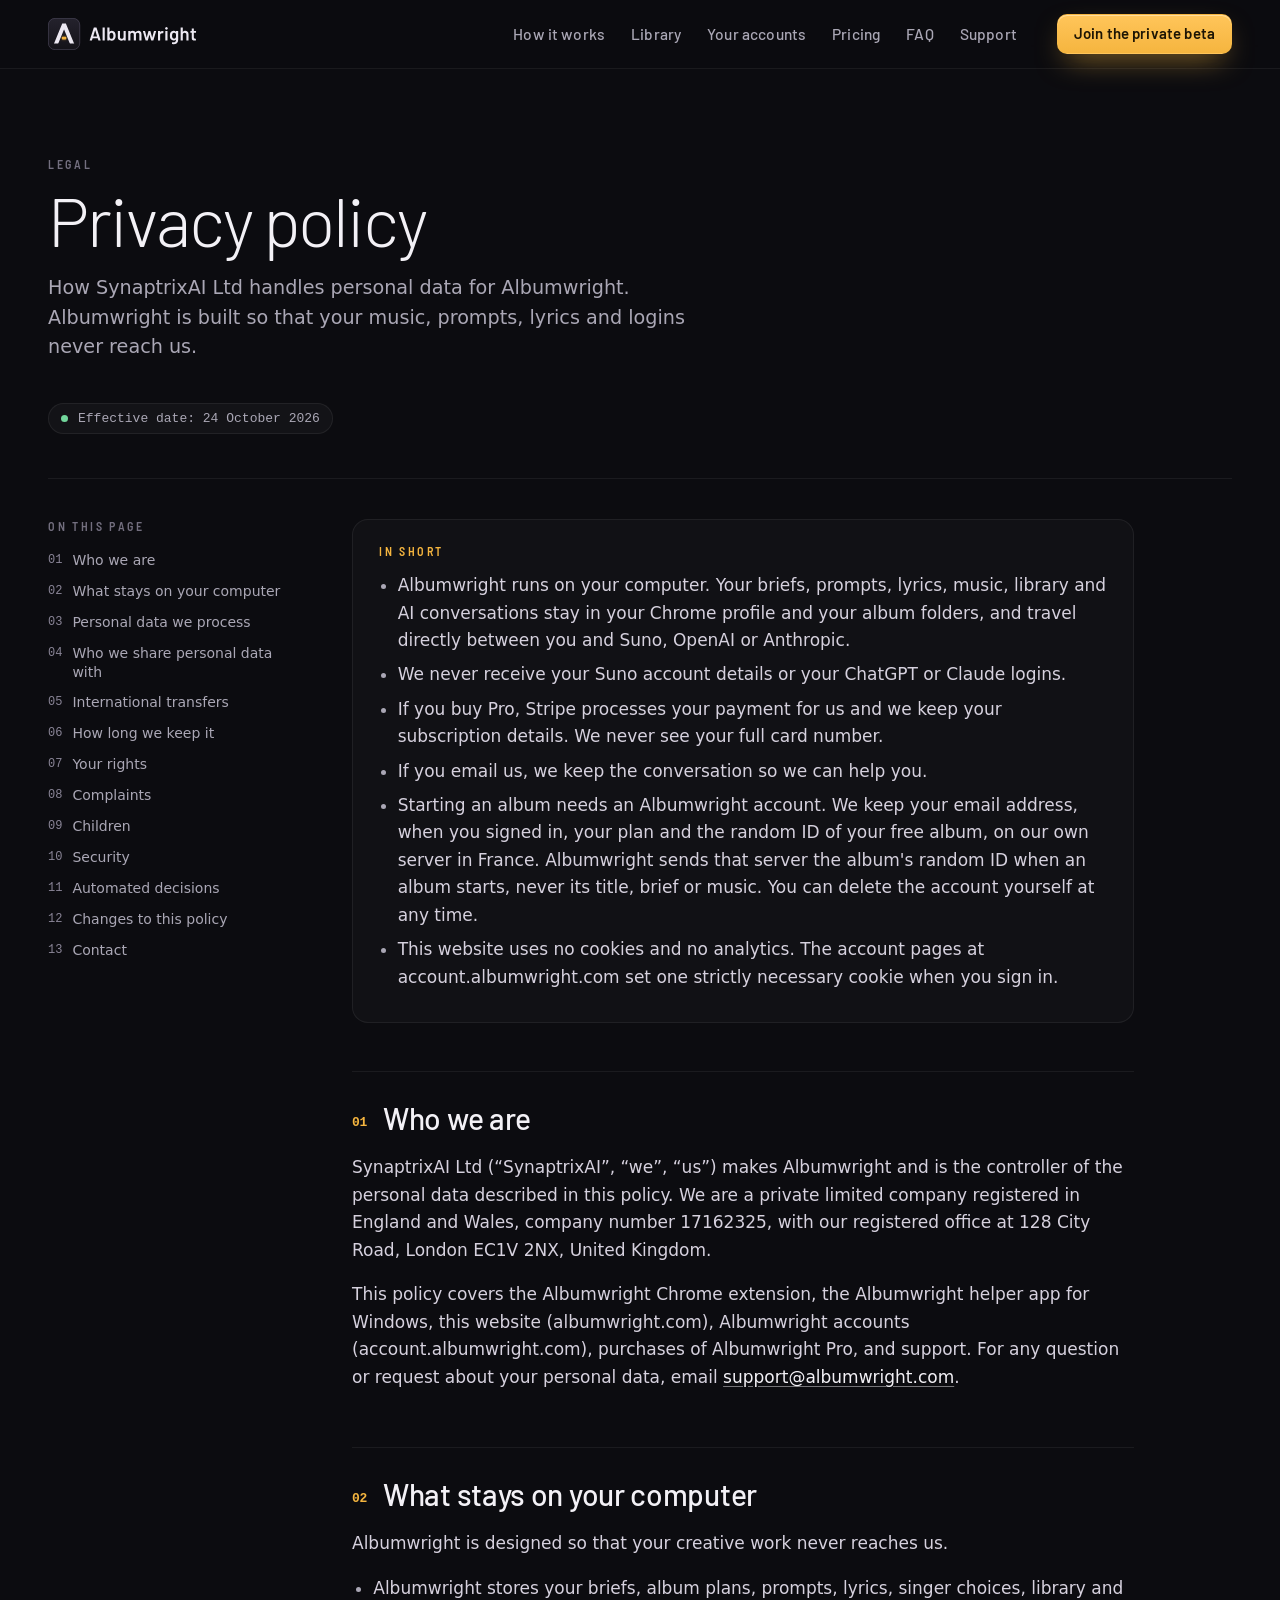
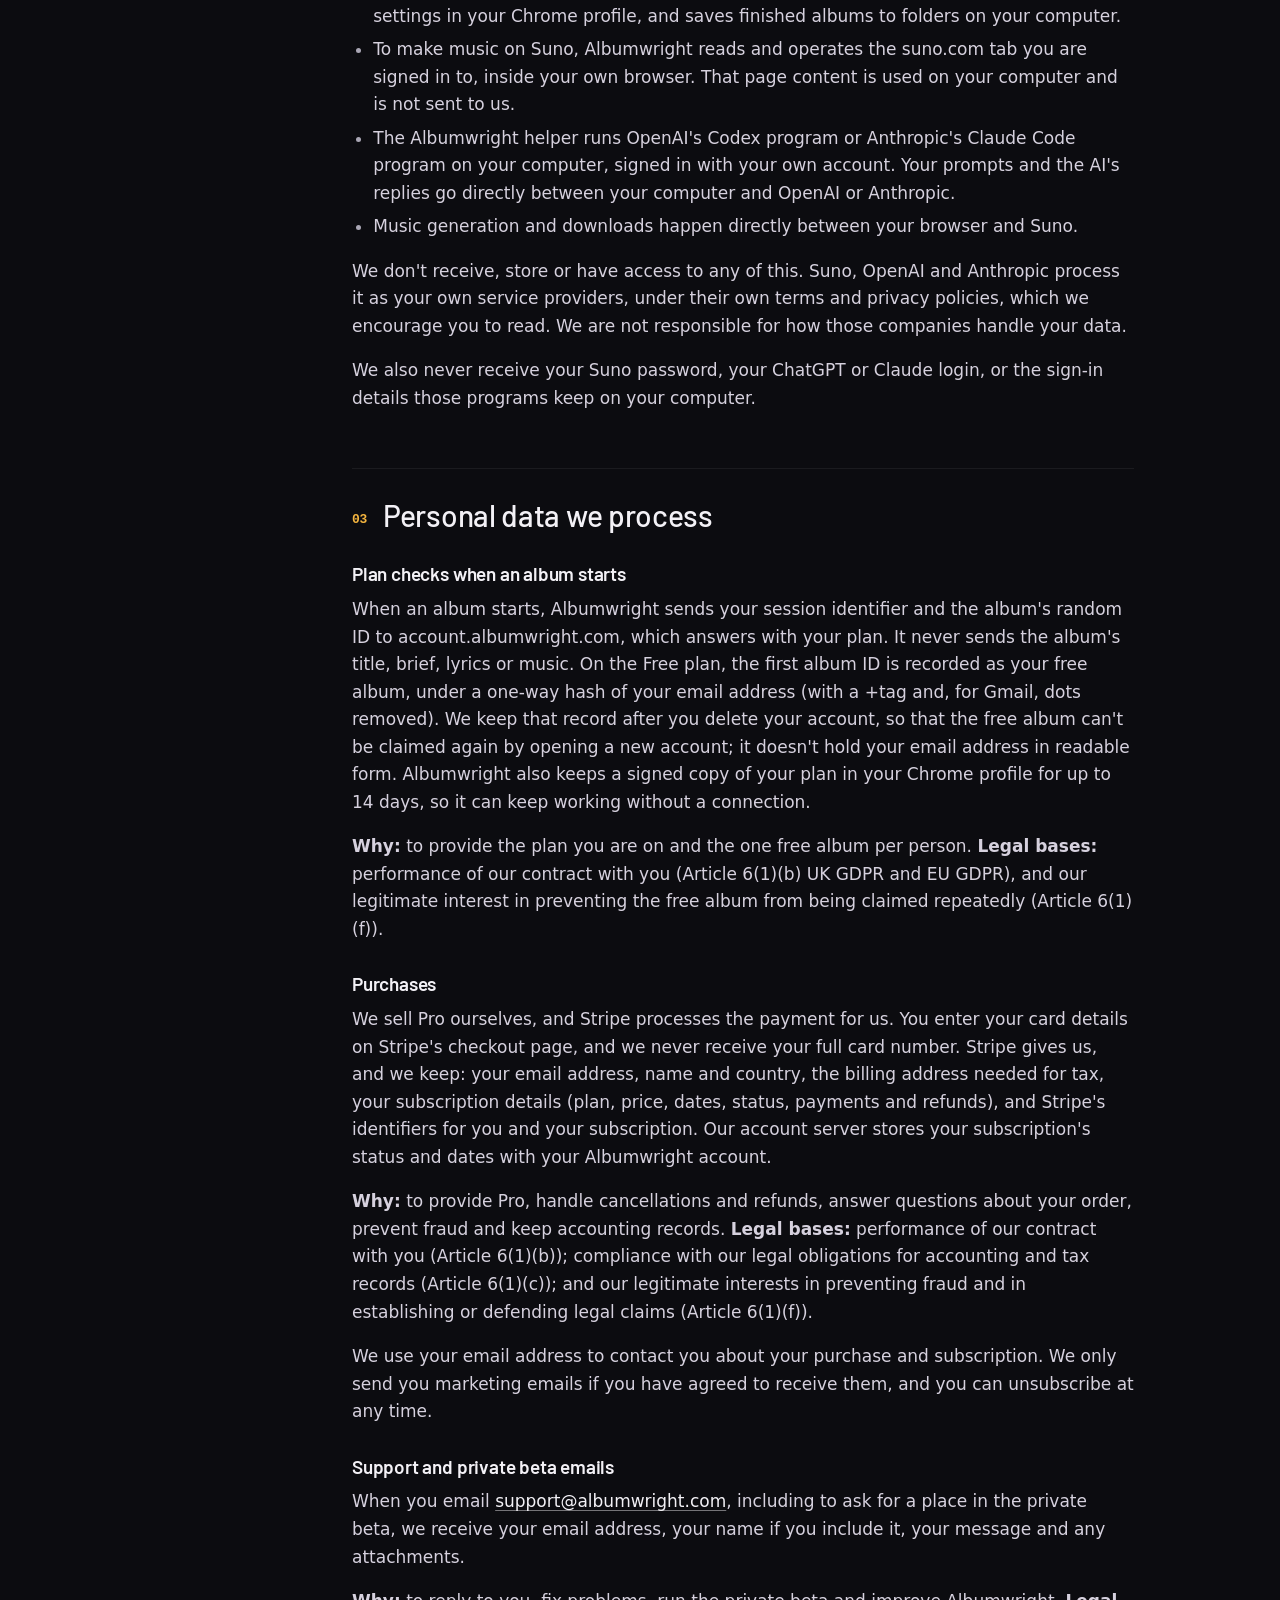
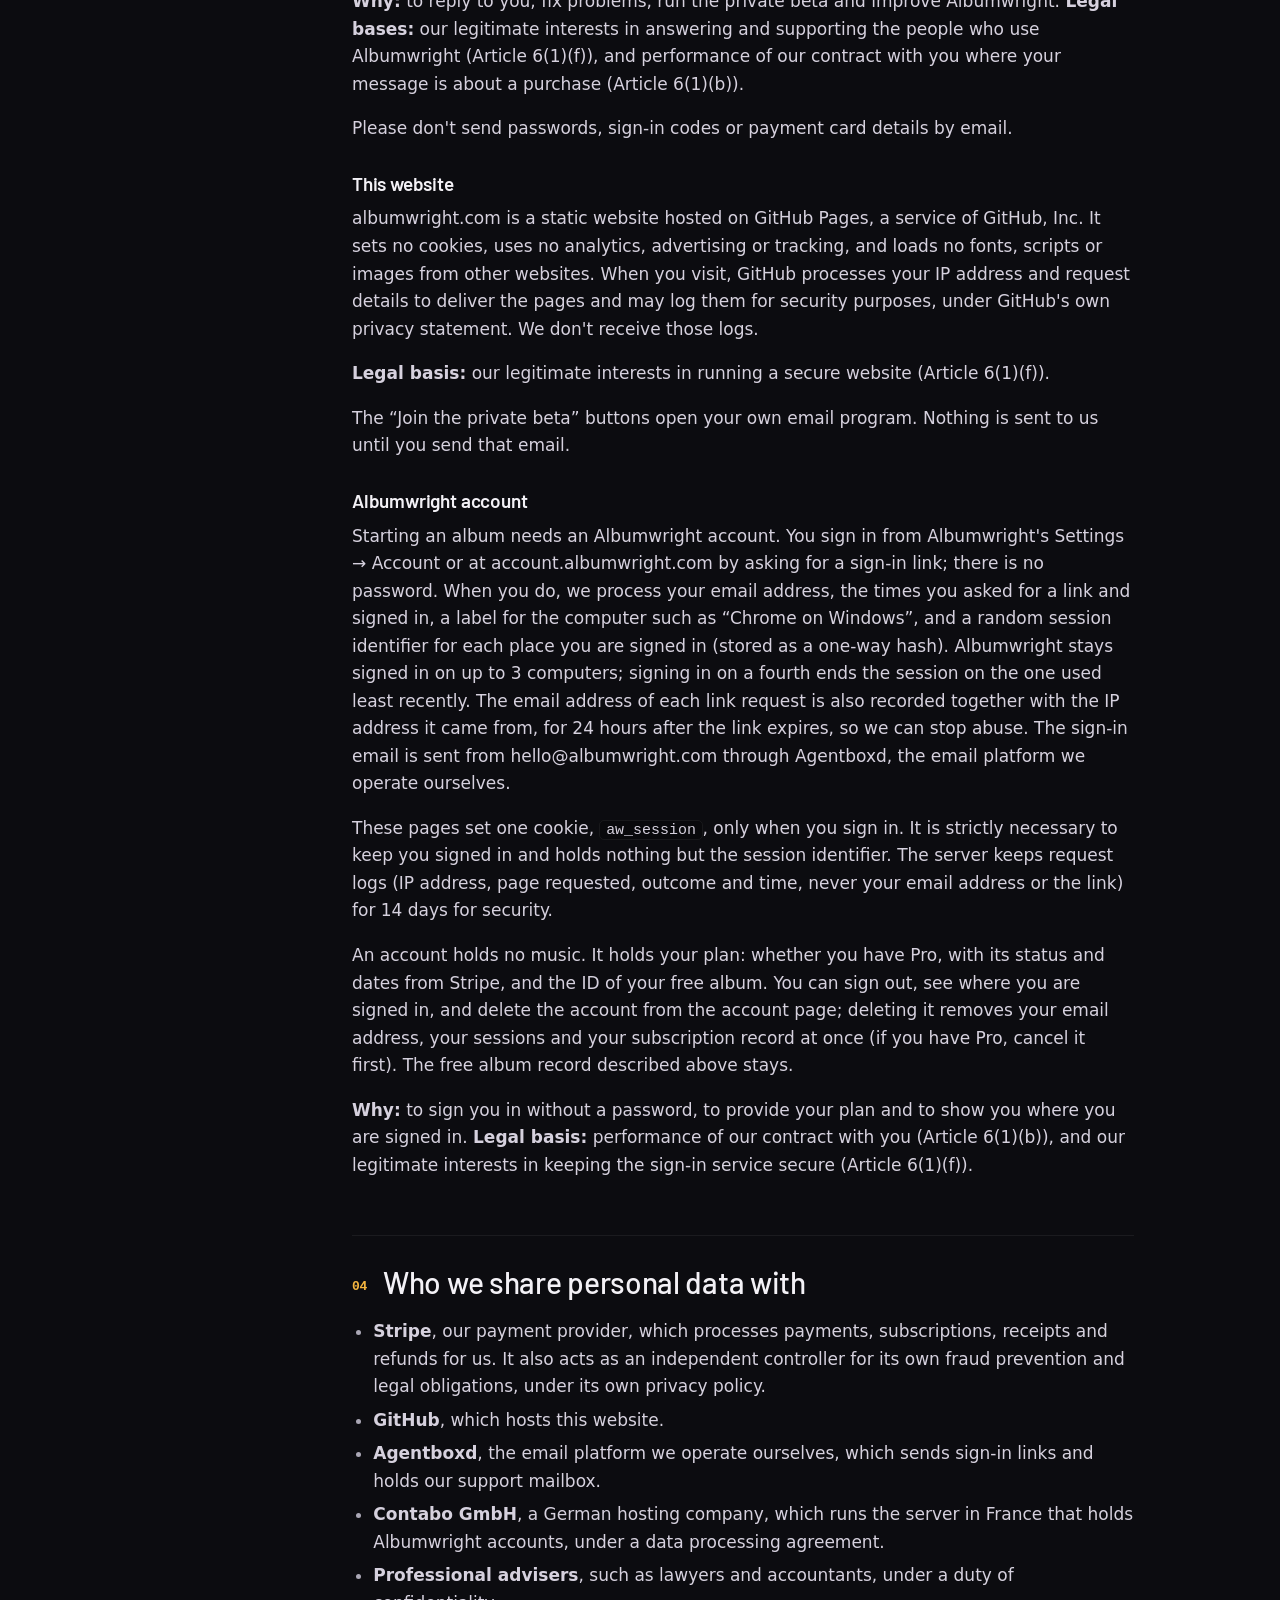
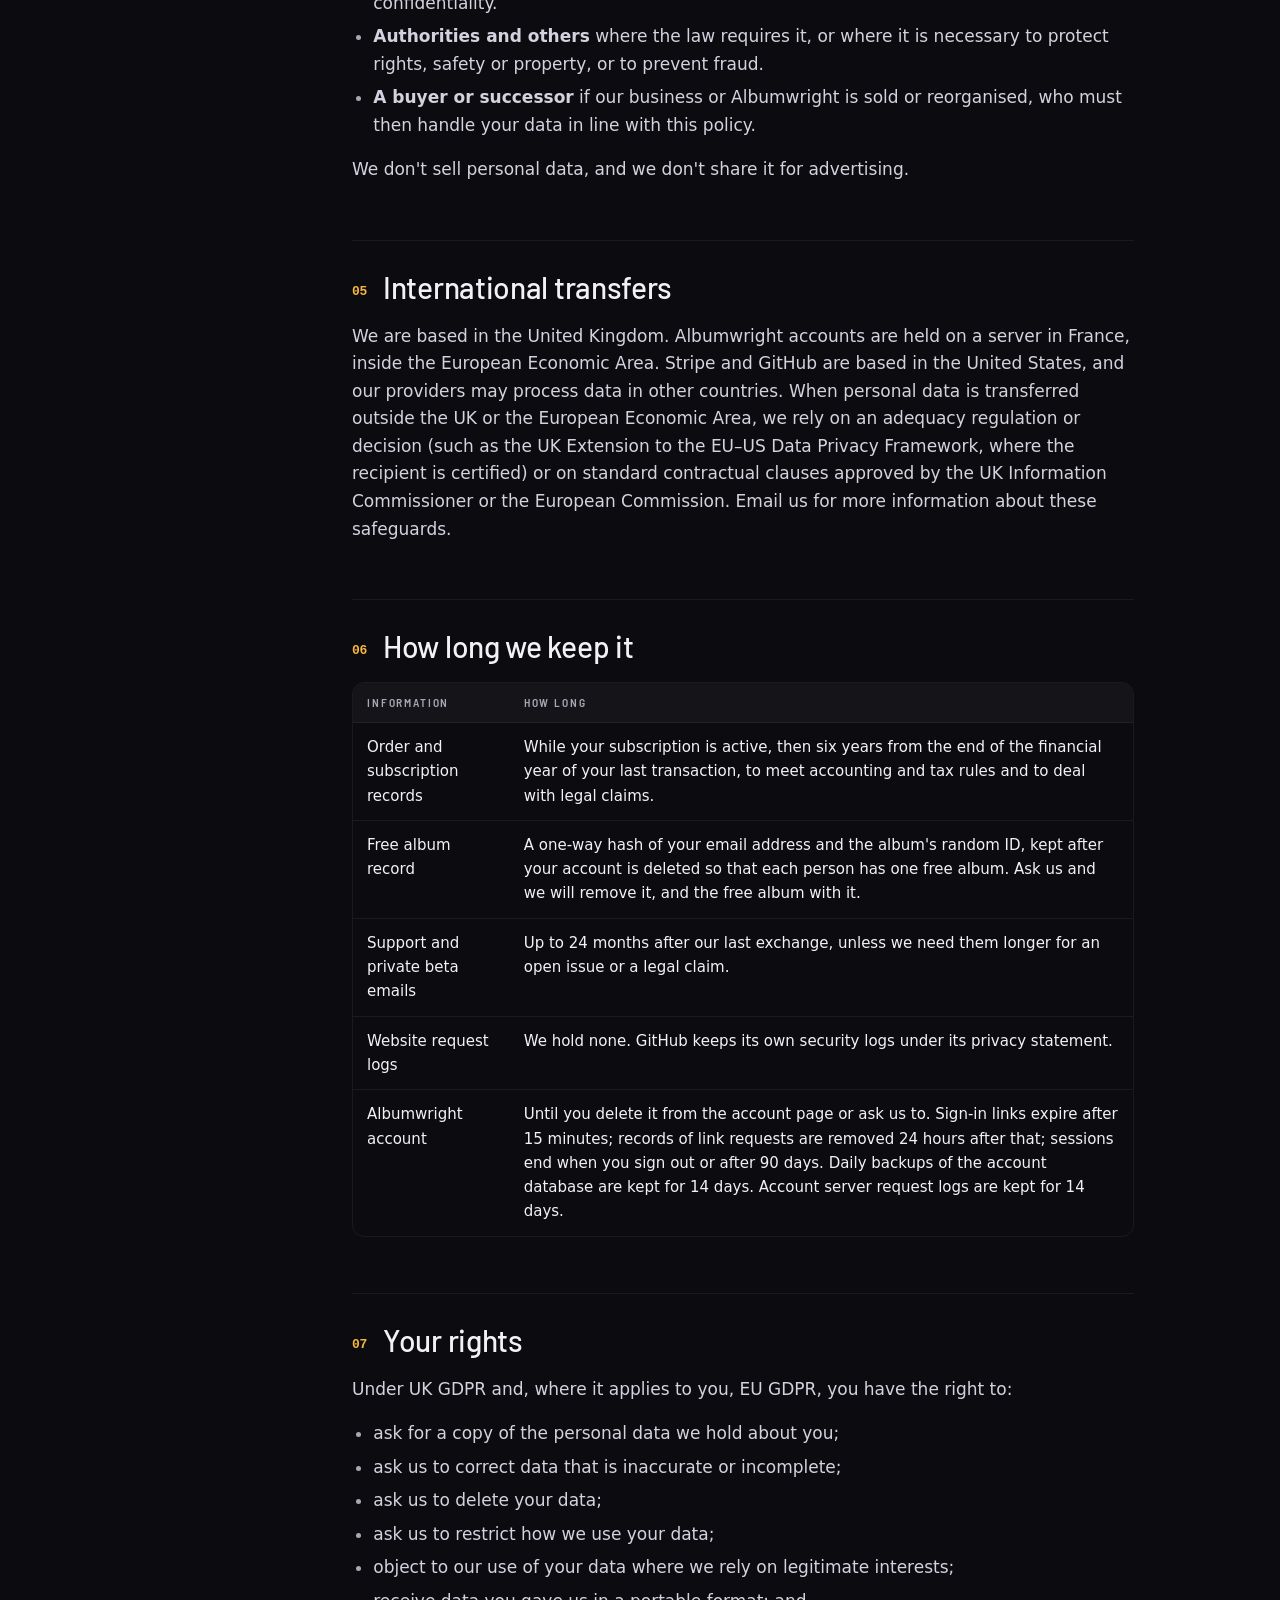
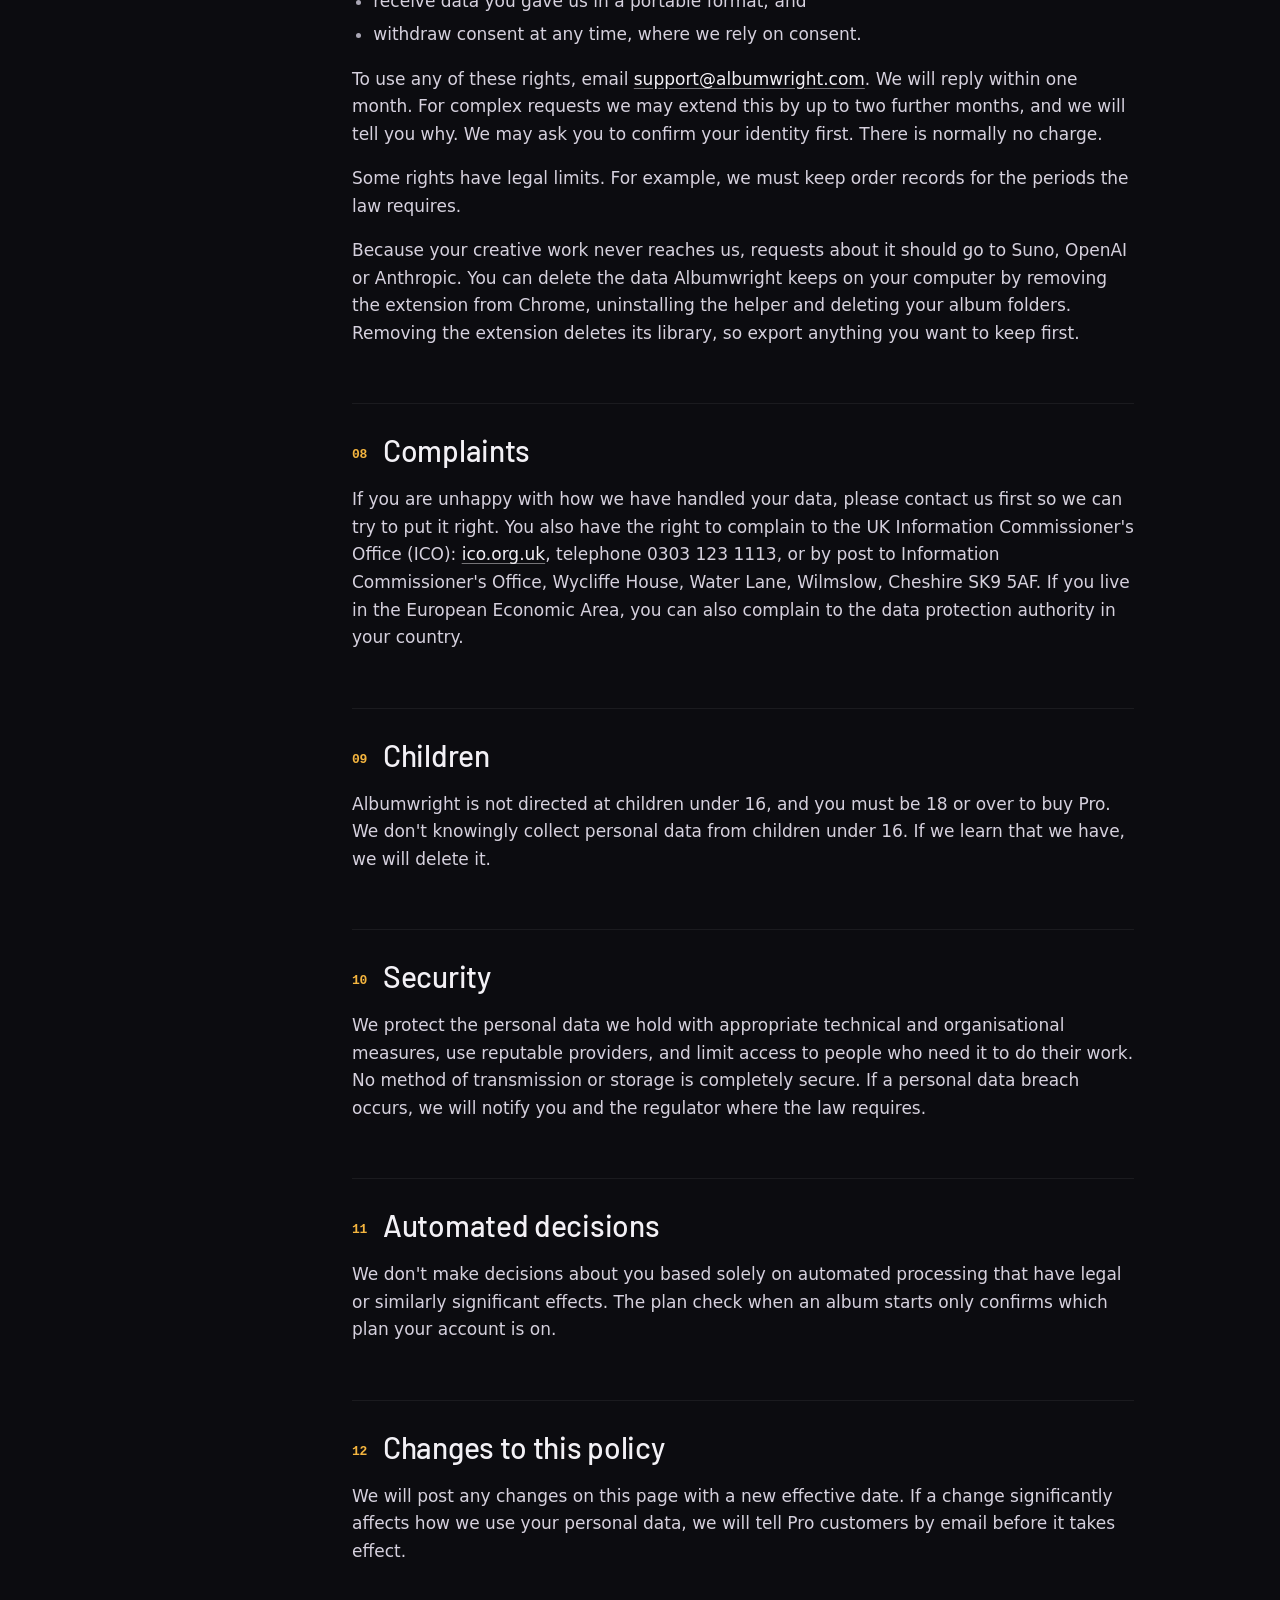
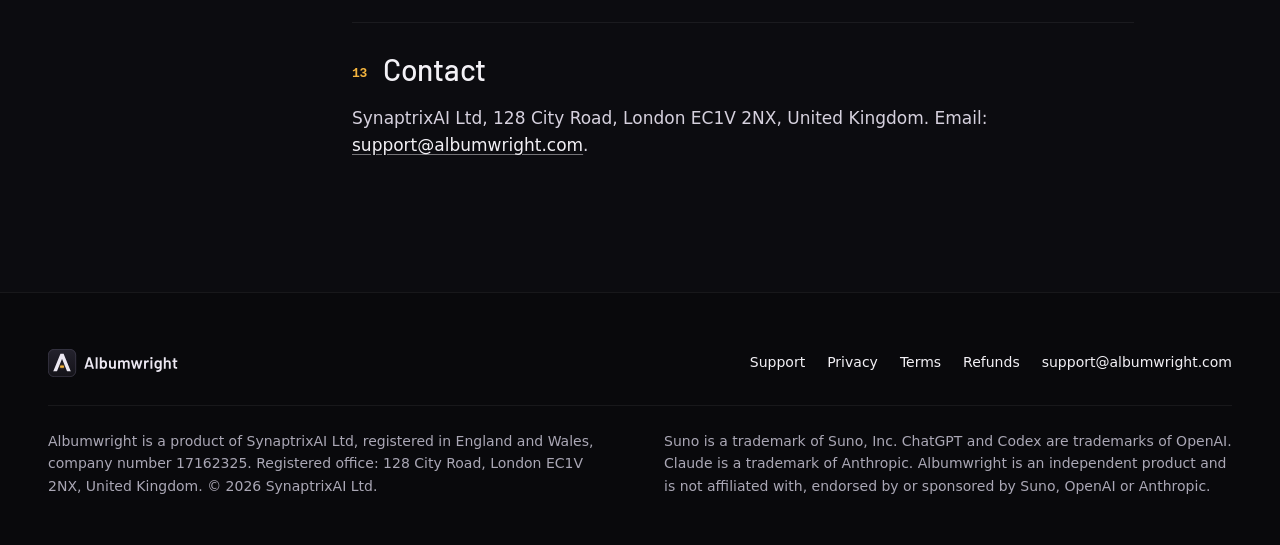
==== commit 9ca5e8b6: "Publish site from albumwright@497d8a2" ====
--- a/privacy.html
+++ b/privacy.html
@@ -56,7 +56,7 @@
     <p class="label">Legal</p>
     <h1>Privacy policy</h1>
     <p class="lede">How SynaptrixAI Ltd handles personal data for Albumwright. Albumwright is built so that your music, prompts, lyrics and logins never reach us.</p>
-    <p class="effective">Effective date: 21 October 2026</p>
+    <p class="effective">Effective date: 24 October 2026</p>
   </div>
 </section>
 
@@ -86,9 +86,9 @@
         <ul>
           <li>Albumwright runs on your computer. Your briefs, prompts, lyrics, music, library and AI conversations stay in your Chrome profile and your album folders, and travel directly between you and Suno, OpenAI or Anthropic.</li>
           <li>We never receive your Suno account details or your ChatGPT or Claude logins.</li>
-          <li>If you buy Pro, Lemon Squeezy takes your payment and shares your order details with us. Albumwright checks your licence key with Lemon Squeezy when you activate it and about once a week.</li>
+          <li>If you buy Pro, Stripe processes your payment for us and we keep your subscription details. We never see your full card number.</li>
           <li>If you email us, we keep the conversation so we can help you.</li>
-          <li>If you create an Albumwright account, we keep your email address and when you signed in, on our own server in France. You can delete the account yourself at any time.</li>
+          <li>Starting an album needs an Albumwright account. We keep your email address, when you signed in, your plan and the random ID of your free album, on our own server in France. Albumwright sends that server the album's random ID when an album starts, never its title, brief or music. You can delete the account yourself at any time.</li>
           <li>This website uses no cookies and no analytics. The account pages at account.albumwright.com set one strictly necessary cookie when you sign in.</li>
         </ul>
       </div>
@@ -109,14 +109,14 @@
       <p>We also never receive your Suno password, your ChatGPT or Claude login, or the sign-in details those programs keep on your computer.</p>
 
       <h2 id="data-we-process">Personal data we process</h2>
-      <h3>Licence activation and checks (Pro only)</h3>
-      <p>When you activate Pro, Albumwright sends your licence key and an anonymous device label to Lemon Squeezy's licence service, and repeats the check about once a week. The device label lets your key count computers against the limit of three; it does not contain your name or email address. As with any internet request, Lemon Squeezy also receives your device's IP address. Through Lemon Squeezy we can see which licence keys are active and on how many devices.</p>
-      <p><strong>Why:</strong> to activate Pro, apply the three-computer limit and confirm your licence is valid. <strong>Legal basis:</strong> performance of our contract with you (Article 6(1)(b) UK GDPR and EU GDPR).</p>
+      <h3>Plan checks when an album starts</h3>
+      <p>When an album starts, Albumwright sends your session identifier and the album's random ID to account.albumwright.com, which answers with your plan. It never sends the album's title, brief, lyrics or music. On the Free plan, the first album ID is recorded as your free album, under a one-way hash of your email address (with a +tag and, for Gmail, dots removed). We keep that record after you delete your account, so that the free album can't be claimed again by opening a new account; it doesn't hold your email address in readable form. Albumwright also keeps a signed copy of your plan in your Chrome profile for up to 14 days, so it can keep working without a connection.</p>
+      <p><strong>Why:</strong> to provide the plan you are on and the one free album per person. <strong>Legal bases:</strong> performance of our contract with you (Article 6(1)(b) UK GDPR and EU GDPR), and our legitimate interest in preventing the free album from being claimed repeatedly (Article 6(1)(f)).</p>
 
       <h3>Purchases</h3>
-      <p>Lemon Squeezy is our online reseller and Merchant of Record. When you buy Pro, you buy it from Lemon Squeezy, which processes your payment details under its own privacy policy. Lemon Squeezy shares order details with us: your name, email address, country, order and subscription details (product, plan, price, dates, status and refunds), and your licence key and its activations. We never receive your full card number.</p>
+      <p>We sell Pro ourselves, and Stripe processes the payment for us. You enter your card details on Stripe's checkout page, and we never receive your full card number. Stripe gives us, and we keep: your email address, name and country, the billing address needed for tax, your subscription details (plan, price, dates, status, payments and refunds), and Stripe's identifiers for you and your subscription. Our account server stores your subscription's status and dates with your Albumwright account.</p>
       <p><strong>Why:</strong> to provide Pro, handle cancellations and refunds, answer questions about your order, prevent fraud and keep accounting records. <strong>Legal bases:</strong> performance of our contract with you (Article 6(1)(b)); compliance with our legal obligations for accounting and tax records (Article 6(1)(c)); and our legitimate interests in preventing fraud and in establishing or defending legal claims (Article 6(1)(f)).</p>
-      <p>We use your email address to contact you about your purchase and licence. We only send you marketing emails if you have agreed to receive them, and you can unsubscribe at any time.</p>
+      <p>We use your email address to contact you about your purchase and subscription. We only send you marketing emails if you have agreed to receive them, and you can unsubscribe at any time.</p>
 
       <h3>Support and private beta emails</h3>
       <p>When you email <a href="mailto:support@albumwright.com">support@albumwright.com</a>, including to ask for a place in the private beta, we receive your email address, your name if you include it, your message and any attachments.</p>
@@ -128,15 +128,15 @@
       <p><strong>Legal basis:</strong> our legitimate interests in running a secure website (Article 6(1)(f)).</p>
       <p>The &ldquo;Join the private beta&rdquo; buttons open your own email program. Nothing is sent to us until you send that email.</p>
 
-      <h3>Albumwright account (optional)</h3>
-      <p>You can create an Albumwright account at account.albumwright.com by asking for a sign-in link. There is no password. When you do, we process your email address, the times you asked for a link and signed in, the name of the computer if Albumwright sends one, and a random session identifier for each place you are signed in (stored as a one-way hash). The email address of each link request is also recorded together with the IP address it came from, for 24 hours after the link expires, so we can stop abuse. The sign-in email is sent from hello@albumwright.com through Agentboxd, the email platform we operate ourselves.</p>
+      <h3>Albumwright account</h3>
+      <p>Starting an album needs an Albumwright account. You sign in from Albumwright's Settings → Account or at account.albumwright.com by asking for a sign-in link; there is no password. When you do, we process your email address, the times you asked for a link and signed in, a label for the computer such as &ldquo;Chrome on Windows&rdquo;, and a random session identifier for each place you are signed in (stored as a one-way hash). Albumwright stays signed in on up to 3 computers; signing in on a fourth ends the session on the one used least recently. The email address of each link request is also recorded together with the IP address it came from, for 24 hours after the link expires, so we can stop abuse. The sign-in email is sent from hello@albumwright.com through Agentboxd, the email platform we operate ourselves.</p>
       <p>These pages set one cookie, <code>aw_session</code>, only when you sign in. It is strictly necessary to keep you signed in and holds nothing but the session identifier. The server keeps request logs (IP address, page requested, outcome and time, never your email address or the link) for 14 days for security.</p>
-      <p>An account currently holds no music and no plan information: Albumwright keeps working on your computer whether or not you have one. You can sign out, see where you are signed in, and delete the account from the account page; deleting it removes your email address and every session at once.</p>
-      <p><strong>Why:</strong> to sign you in without a password and to show you where you are signed in. <strong>Legal basis:</strong> performance of our contract with you (Article 6(1)(b)), and our legitimate interests in keeping the sign-in service secure (Article 6(1)(f)).</p>
+      <p>An account holds no music. It holds your plan: whether you have Pro, with its status and dates from Stripe, and the ID of your free album. You can sign out, see where you are signed in, and delete the account from the account page; deleting it removes your email address, your sessions and your subscription record at once (if you have Pro, cancel it first). The free album record described above stays.</p>
+      <p><strong>Why:</strong> to sign you in without a password, to provide your plan and to show you where you are signed in. <strong>Legal basis:</strong> performance of our contract with you (Article 6(1)(b)), and our legitimate interests in keeping the sign-in service secure (Article 6(1)(f)).</p>
 
       <h2 id="sharing">Who we share personal data with</h2>
       <ul>
-        <li><strong>Lemon Squeezy</strong>, our reseller, Merchant of Record and licence service. It acts as an independent controller for the payment and tax information it needs as the seller, and handles licence checks for us.</li>
+        <li><strong>Stripe</strong>, our payment provider, which processes payments, subscriptions, receipts and refunds for us. It also acts as an independent controller for its own fraud prevention and legal obligations, under its own privacy policy.</li>
         <li><strong>GitHub</strong>, which hosts this website.</li>
         <li><strong>Agentboxd</strong>, the email platform we operate ourselves, which sends sign-in links and holds our support mailbox.</li>
         <li><strong>Contabo GmbH</strong>, a German hosting company, which runs the server in France that holds Albumwright accounts, under a data processing agreement.</li>
@@ -147,15 +147,15 @@
       <p>We don't sell personal data, and we don't share it for advertising.</p>
 
       <h2 id="transfers">International transfers</h2>
-      <p>We are based in the United Kingdom. Albumwright accounts are held on a server in France, inside the European Economic Area. Lemon Squeezy and GitHub are based in the United States, and our providers may process data in other countries. When personal data is transferred outside the UK or the European Economic Area, we rely on an adequacy regulation or decision (such as the UK Extension to the EU&ndash;US Data Privacy Framework, where the recipient is certified) or on standard contractual clauses approved by the UK Information Commissioner or the European Commission. Email us for more information about these safeguards.</p>
+      <p>We are based in the United Kingdom. Albumwright accounts are held on a server in France, inside the European Economic Area. Stripe and GitHub are based in the United States, and our providers may process data in other countries. When personal data is transferred outside the UK or the European Economic Area, we rely on an adequacy regulation or decision (such as the UK Extension to the EU&ndash;US Data Privacy Framework, where the recipient is certified) or on standard contractual clauses approved by the UK Information Commissioner or the European Commission. Email us for more information about these safeguards.</p>
 
       <h2 id="retention">How long we keep it</h2>
       <div class="table-wrap">
         <table>
           <thead><tr><th scope="col">Information</th><th scope="col">How long</th></tr></thead>
           <tbody>
-            <tr><td>Order, subscription and licence records</td><td>While your licence is active, then six years from the end of the financial year of your last transaction, to meet accounting and tax rules and to deal with legal claims.</td></tr>
-            <tr><td>Licence key activations</td><td>Until the device is deactivated or the licence ends, then as part of the order records above.</td></tr>
+            <tr><td>Order and subscription records</td><td>While your subscription is active, then six years from the end of the financial year of your last transaction, to meet accounting and tax rules and to deal with legal claims.</td></tr>
+            <tr><td>Free album record</td><td>A one-way hash of your email address and the album's random ID, kept after your account is deleted so that each person has one free album. Ask us and we will remove it, and the free album with it.</td></tr>
             <tr><td>Support and private beta emails</td><td>Up to 24 months after our last exchange, unless we need them longer for an open issue or a legal claim.</td></tr>
             <tr><td>Website request logs</td><td>We hold none. GitHub keeps its own security logs under its privacy statement.</td></tr>
             <tr><td>Albumwright account</td><td>Until you delete it from the account page or ask us to. Sign-in links expire after 15 minutes; records of link requests are removed 24 hours after that; sessions end when you sign out or after 90 days. Daily backups of the account database are kept for 14 days. Account server request logs are kept for 14 days.</td></tr>
@@ -188,7 +188,7 @@
       <p>We protect the personal data we hold with appropriate technical and organisational measures, use reputable providers, and limit access to people who need it to do their work. No method of transmission or storage is completely secure. If a personal data breach occurs, we will notify you and the regulator where the law requires.</p>
 
       <h2 id="automated-decisions">Automated decisions</h2>
-      <p>We don't make decisions about you based solely on automated processing that have legal or similarly significant effects. The weekly licence check only confirms whether a licence key is valid.</p>
+      <p>We don't make decisions about you based solely on automated processing that have legal or similarly significant effects. The plan check when an album starts only confirms which plan your account is on.</p>
 
       <h2 id="changes">Changes to this policy</h2>
       <p>We will post any changes on this page with a new effective date. If a change significantly affects how we use your personal data, we will tell Pro customers by email before it takes effect.</p>
